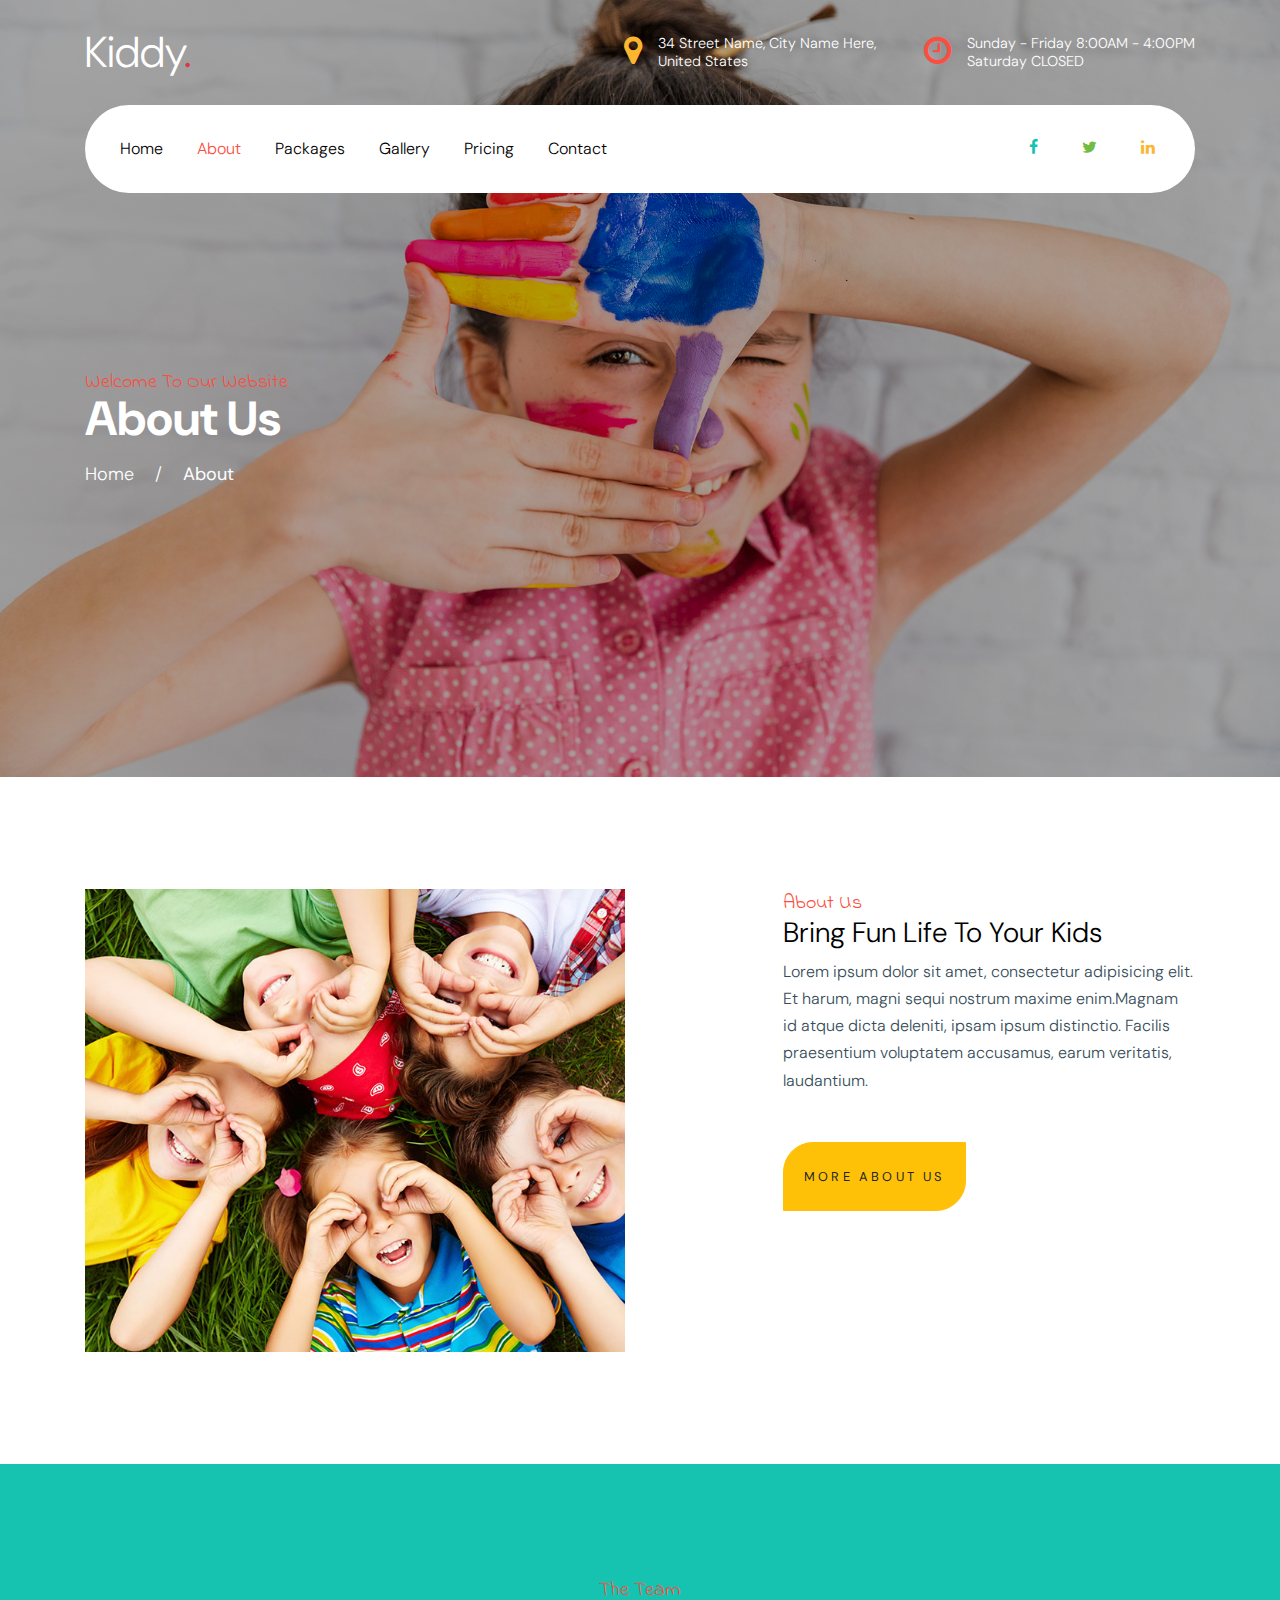
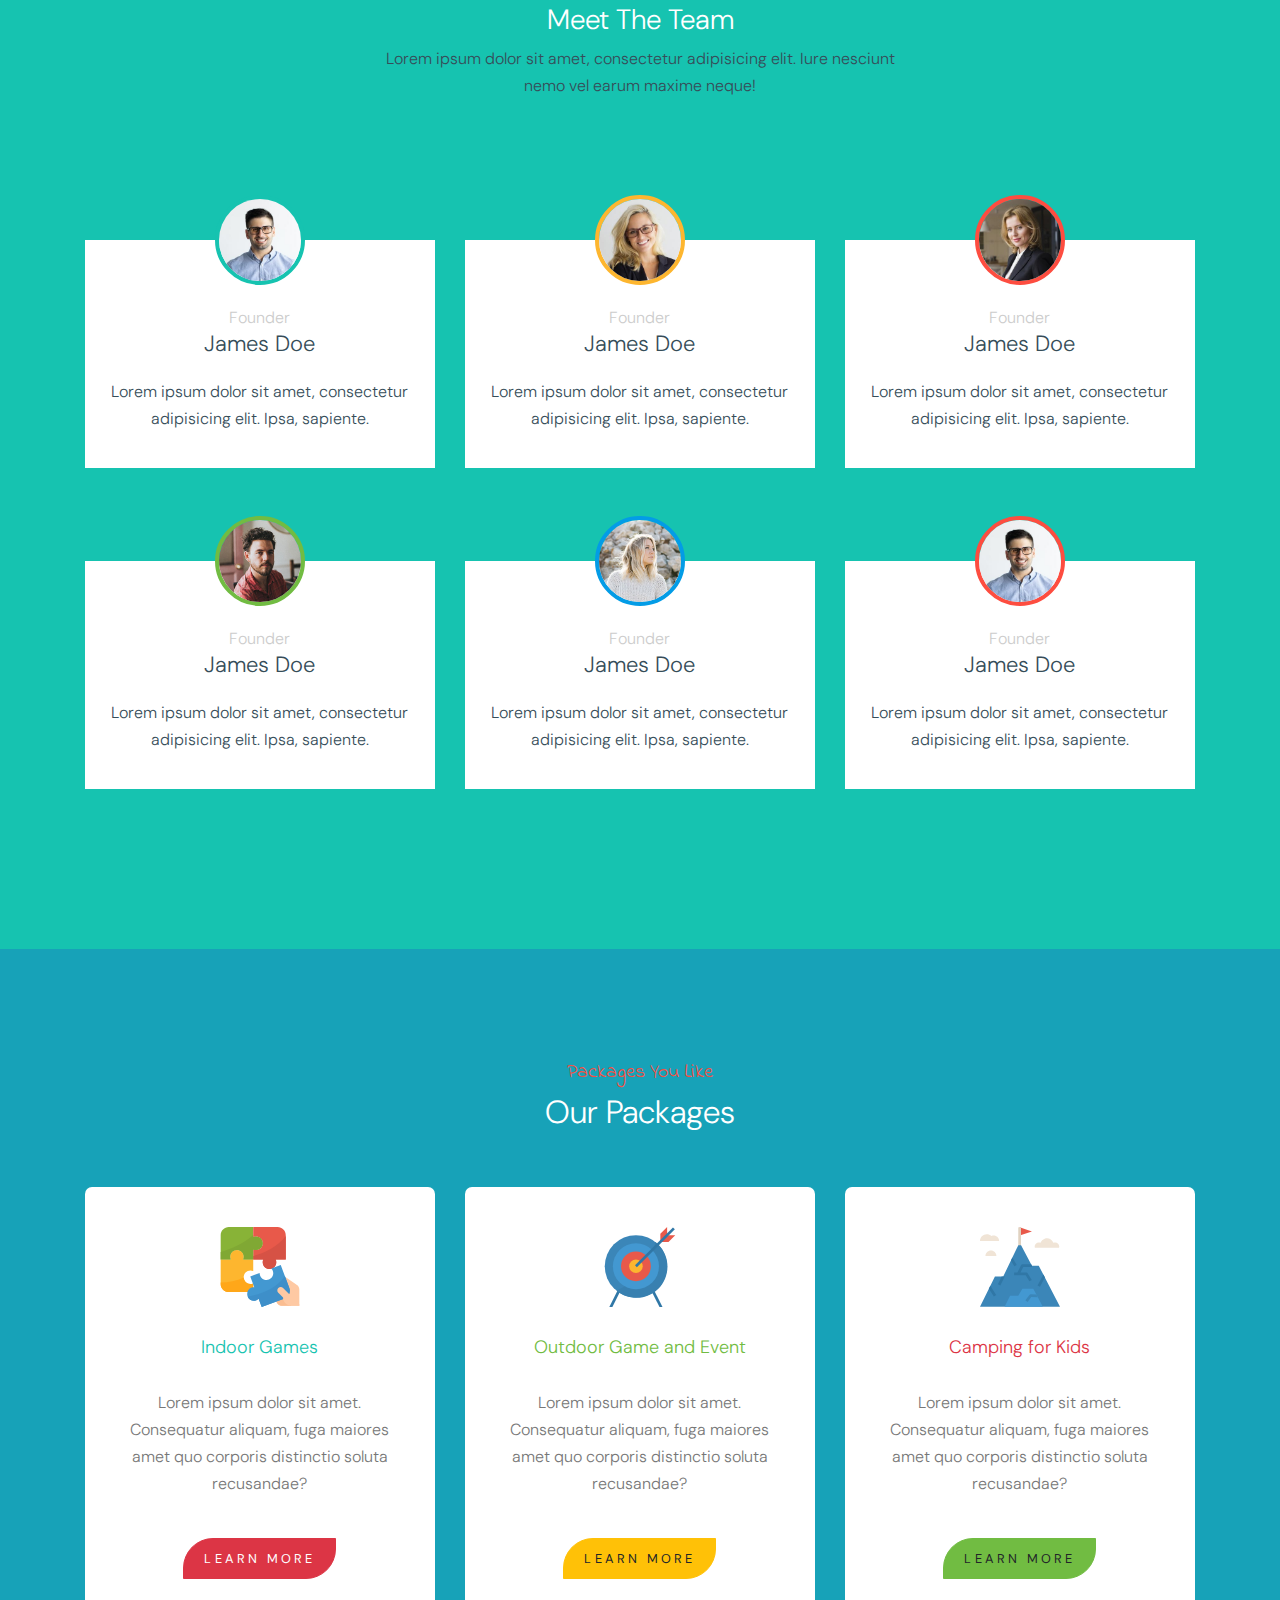
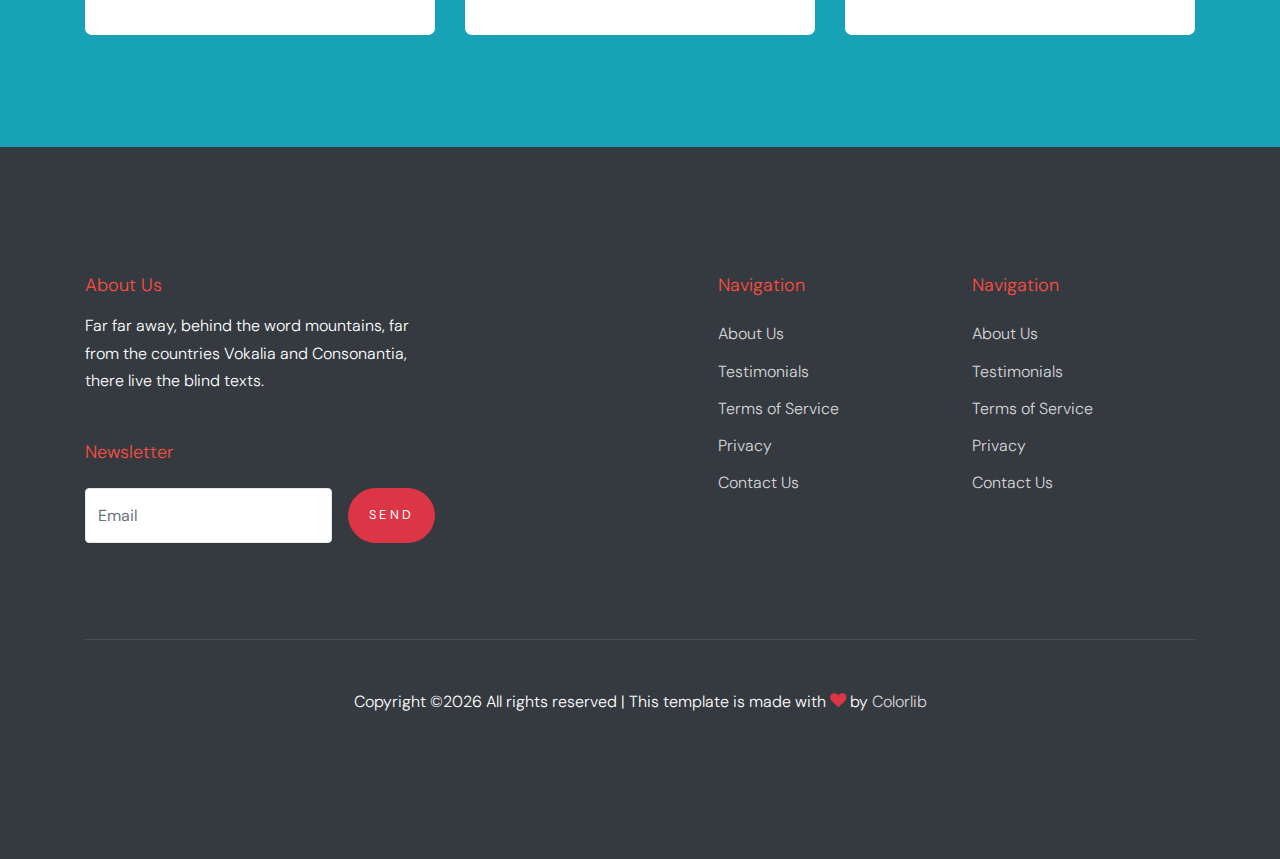
==== about.html @ 2c44f951 "first commit" ====
<!doctype html>
<html lang="en">

  <head>
    <title>Kiddy &mdash; Website Template by Colorlib</title>
    <meta charset="utf-8">
    <meta name="viewport" content="width=device-width, initial-scale=1, shrink-to-fit=no">

    <link href="https://fonts.googleapis.com/css?family=DM+Sans:300,400,700|Indie+Flower" rel="stylesheet">
    

    <link rel="stylesheet" href="fonts/icomoon/style.css">

    <link rel="stylesheet" href="css/bootstrap.min.css">
    <link rel="stylesheet" href="css/bootstrap-datepicker.css">
    <link rel="stylesheet" href="css/jquery.fancybox.min.css">
    <link rel="stylesheet" href="css/owl.carousel.min.css">
    <link rel="stylesheet" href="css/owl.theme.default.min.css">
    <link rel="stylesheet" href="fonts/flaticon/font/flaticon.css">
    <link rel="stylesheet" href="css/aos.css">

    <!-- MAIN CSS -->
    <link rel="stylesheet" href="css/style.css">

  </head>

  <body data-spy="scroll" data-target=".site-navbar-target" data-offset="300">

    
    <div class="site-wrap" id="home-section">

      <div class="site-mobile-menu site-navbar-target">
        <div class="site-mobile-menu-header">
          <div class="site-mobile-menu-close mt-3">
            <span class="icon-close2 js-menu-toggle"></span>
          </div>
        </div>
        <div class="site-mobile-menu-body"></div>
      </div>



      <header class="site-navbar site-navbar-target" role="banner">

        <div class="container mb-3">
          <div class="d-flex align-items-center">
            <div class="site-logo mr-auto">
              <a href="index.html">Kiddy<span class="text-primary">.</span></a>
            </div>
            <div class="site-quick-contact d-none d-lg-flex ml-auto ">
              <div class="d-flex site-info align-items-center mr-5">
                <span class="block-icon mr-3"><span class="icon-map-marker text-yellow"></span></span>
                <span>34 Street Name, City Name Here, <br> United States</span>
              </div>
              <div class="d-flex site-info align-items-center">
                <span class="block-icon mr-3"><span class="icon-clock-o"></span></span>
                <span>Sunday - Friday 8:00AM - 4:00PM <br> Saturday CLOSED</span>
              </div>
              
            </div>
          </div>
        </div>


        <div class="container">
          <div class="menu-wrap d-flex align-items-center">
            <span class="d-inline-block d-lg-none"><a href="#" class="text-black site-menu-toggle js-menu-toggle py-5"><span class="icon-menu h3 text-black"></span></a></span>

              

              <nav class="site-navigation text-left mr-auto d-none d-lg-block" role="navigation">
                <ul class="site-menu main-menu js-clone-nav mr-auto ">
                  <li><a href="index.html" class="nav-link">Home</a></li>
                  <li class="active"><a href="about.html" class="nav-link">About</a></li>
                  <li><a href="packages.html" class="nav-link">Packages</a></li>
                  <li><a href="gallery.html" class="nav-link">Gallery</a></li>
                  <li><a href="pricing.html" class="nav-link">Pricing</a></li>
                  <li><a href="contact.html" class="nav-link">Contact</a></li>
                </ul>
              </nav>

              <div class="top-social ml-auto">
                <a href="#"><span class="icon-facebook text-teal"></span></a>
                <a href="#"><span class="icon-twitter text-success"></span></a>
                <a href="#"><span class="icon-linkedin text-yellow"></span></a>
              </div>
          </div>
        </div>

       

      </header>

    <div class="ftco-blocks-cover-1">
       <!-- data-stellar-background-ratio="0.5" style="background-image: url('images/hero_1.jpg')" -->
      <div class="site-section-cover overlay" data-stellar-background-ratio="0.5" style="background-image: url('images/hero_1.jpg')">
        <div class="container">
          <div class="row align-items-center ">

            <div class="col-md-5 mt-5 pt-5">
              <span class="text-cursive h5 text-red">Welcome To Our Website</span>
              <h1 class="mb-3 font-weight-bold text-teal">About Us</h1>
              <p><a href="index.html" class="text-white">Home</a> <span class="mx-3">/</span> <strong>About</strong></p>
            </div>
            
          </div>
        </div>
      </div>
    </div>

    

    <div class="site-section">
      <div class="container">
        <div class="row">
          <div class="col-md-6">
            <img src="images/img_1.jpg" alt="Image" class="img-fluid">
          </div>
          <div class="col-md-5 ml-auto pl-md-5">
            <span class="text-cursive h5 text-red">About Us</span>
            <h3 class="text-black">Bring Fun Life To Your Kids</h3>
            <p><span>Lorem ipsum dolor sit amet, consectetur adipisicing elit. Et harum, magni sequi nostrum maxime enim.</span><span>Magnam id atque dicta deleniti, ipsam ipsum distinctio. Facilis praesentium voluptatem accusamus, earum veritatis, laudantium.</span></p>

            <p class="mt-5"><a href="#" class="btn btn-warning py-4 btn-custom-1">More About Us</a></p>
          </div>
        </div>
      </div>
    </div>

    <div class="site-section bg-teal">
      <div class="container">
        <div class="row justify-content-center text-center mb-5 section-2-title">
          <div class="col-md-6">
            <span class="text-cursive h5 text-red">The Team</span>
            <h3 class="text-white text-center">Meet The Team</h3>
            <p class="mb-5">Lorem ipsum dolor sit amet, consectetur adipisicing elit. Iure nesciunt nemo vel earum maxime neque!</p>
          </div>
        </div>
        <div class="row align-items-stretch">

          <div class="col-lg-4 col-md-6 mb-5">
            <div class="post-entry-1 h-100 person-1 teal">
              
                <img src="images/person_1.jpg" alt="Image"
                 class="img-fluid">
            
              <div class="post-entry-1-contents">
                <span class="meta">Founder</span>
                <h2>James Doe</h2>
                <p>Lorem ipsum dolor sit amet, consectetur adipisicing elit. Ipsa, sapiente.</p>
              </div>
            </div>
          </div>
          <div class="col-lg-4 col-md-6 mb-5">
            <div class="post-entry-1 h-100 person-1 yellow">
              
                <img src="images/person_2.jpg" alt="Image"
                 class="img-fluid">
            
              <div class="post-entry-1-contents">
                <span class="meta">Founder</span>
                <h2>James Doe</h2>
                <p>Lorem ipsum dolor sit amet, consectetur adipisicing elit. Ipsa, sapiente.</p>
              </div>
            </div>
          </div>

          <div class="col-lg-4 col-md-6 mb-5">
            <div class="post-entry-1 h-100 person-1 red">
              
                <img src="images/person_3.jpg" alt="Image"
                 class="img-fluid">
            
              <div class="post-entry-1-contents">
                <span class="meta">Founder</span>
                <h2>James Doe</h2>
                <p>Lorem ipsum dolor sit amet, consectetur adipisicing elit. Ipsa, sapiente.</p>
              </div>
            </div>
          </div>

          <div class="col-lg-4 col-md-6 mb-5">
            <div class="post-entry-1 h-100 person-1 green">
              
                <img src="images/person_4.jpg" alt="Image"
                 class="img-fluid">
            
              <div class="post-entry-1-contents">
                <span class="meta">Founder</span>
                <h2>James Doe</h2>
                <p>Lorem ipsum dolor sit amet, consectetur adipisicing elit. Ipsa, sapiente.</p>
              </div>
            </div>
          </div>

          <div class="col-lg-4 col-md-6 mb-5">
            <div class="post-entry-1 h-100 person-1 blue">
              
                <img src="images/person_5.jpg" alt="Image"
                 class="img-fluid">
            
              <div class="post-entry-1-contents">
                <span class="meta">Founder</span>
                <h2>James Doe</h2>
                <p>Lorem ipsum dolor sit amet, consectetur adipisicing elit. Ipsa, sapiente.</p>
              </div>
            </div>
          </div>

          <div class="col-lg-4 col-md-6 mb-5">
            <div class="post-entry-1 h-100 person-1 red">
              
                <img src="images/person_1.jpg" alt="Image"
                 class="img-fluid">
            
              <div class="post-entry-1-contents">
                <span class="meta">Founder</span>
                <h2>James Doe</h2>
                <p>Lorem ipsum dolor sit amet, consectetur adipisicing elit. Ipsa, sapiente.</p>
              </div>
            </div>
          </div>


        </div>
      </div>
    </div>
    
    
    <div class="site-section bg-info">
      <div class="container">
        <div class="row mb-5">
          <div class="col-12 text-center">
            <span class="text-cursive h5 text-red d-block">Packages You Like</span>
            <h2 class="text-white">Our Packages</h2>
          </div>
        </div>
        <div class="row">
          <div class="col-lg-4">
            <div class="package text-center bg-white">
              <span class="img-wrap"><img src="images/flaticon/svg/001-jigsaw.svg" alt="Image" class="img-fluid"></span>
              <h3 class="text-teal">Indoor Games</h3>
              <p>Lorem ipsum dolor sit amet. Consequatur aliquam, fuga maiores amet quo corporis distinctio soluta recusandae?</p>
              <p><a href="#" class="btn btn-primary btn-custom-1 mt-4">Learn More</a></p>
            </div>
          </div>
          <div class="col-lg-4">
            <div class="package text-center bg-white">
              <span class="img-wrap"><img src="images/flaticon/svg/002-target.svg" alt="Image" class="img-fluid"></span>
              <h3 class="text-success">Outdoor Game and Event</h3>
              <p>Lorem ipsum dolor sit amet. Consequatur aliquam, fuga maiores amet quo corporis distinctio soluta recusandae?</p>
              <p><a href="#" class="btn btn-warning btn-custom-1 mt-4">Learn More</a></p>
            </div>
          </div>
          <div class="col-lg-4">
            <div class="package text-center bg-white">
              <span class="img-wrap"><img src="images/flaticon/svg/003-mission.svg" alt="Image" class="img-fluid"></span>
              <h3 class="text-danger">Camping for Kids</h3>
              <p>Lorem ipsum dolor sit amet. Consequatur aliquam, fuga maiores amet quo corporis distinctio soluta recusandae?</p>
              <p><a href="#" class="btn btn-success btn-custom-1 mt-4">Learn More</a></p>
            </div>
          </div>
        </div>
      </div>
    </div>

    

    <footer class="site-footer">
      <div class="container">
        <div class="row">
          <div class="col-lg-4">
            <h2 class="footer-heading mb-3">About Us</h2>
                <p class="mb-5">Far far away, behind the word mountains, far from the countries Vokalia and Consonantia, there live the blind texts. </p>

                <h2 class="footer-heading mb-4">Newsletter</h2>
                <form action="#" class="d-flex" class="subscribe">
                  <input type="text" class="form-control mr-3" placeholder="Email">
                  <input type="submit" value="Send" class="btn btn-primary">
                </form>
          </div>
          <div class="col-lg-8 ml-auto">
            <div class="row">
              <div class="col-lg-4 ml-auto">
                <h2 class="footer-heading mb-4">Navigation</h2>
                <ul class="list-unstyled">
                  <li><a href="#">About Us</a></li>
                  <li><a href="#">Testimonials</a></li>
                  <li><a href="#">Terms of Service</a></li>
                  <li><a href="#">Privacy</a></li>
                  <li><a href="#">Contact Us</a></li>
                </ul>
              </div>
              <div class="col-lg-4">
                <h2 class="footer-heading mb-4">Navigation</h2>
                <ul class="list-unstyled">
                  <li><a href="#">About Us</a></li>
                  <li><a href="#">Testimonials</a></li>
                  <li><a href="#">Terms of Service</a></li>
                  <li><a href="#">Privacy</a></li>
                  <li><a href="#">Contact Us</a></li>
                </ul>
                
              </div>

              
              
            </div>
          </div>
        </div>
        <div class="row pt-5 mt-5 text-center">
          <div class="col-md-12">
            <div class="border-top pt-5">
              <p>
            <!-- Link back to Colorlib can't be removed. Template is licensed under CC BY 3.0. -->
            Copyright &copy;<script>document.write(new Date().getFullYear());</script> All rights reserved | This template is made with <i class="icon-heart text-danger" aria-hidden="true"></i> by <a href="https://colorlib.com" target="_blank" >Colorlib</a>
            <!-- Link back to Colorlib can't be removed. Template is licensed under CC BY 3.0. -->
            </p>
            </div>
          </div>

        </div>
      </div>
    </footer>

    </div>

    <script src="js/jquery-3.3.1.min.js"></script>
    <script src="js/jquery-migrate-3.0.0.js"></script>
    <script src="js/popper.min.js"></script>
    <script src="js/bootstrap.min.js"></script>
    <script src="js/owl.carousel.min.js"></script>
    <script src="js/jquery.sticky.js"></script>
    <script src="js/jquery.waypoints.min.js"></script>
    <script src="js/jquery.animateNumber.min.js"></script>
    <script src="js/jquery.fancybox.min.js"></script>
    <script src="js/jquery.stellar.min.js"></script>
    <script src="js/jquery.easing.1.3.js"></script>
    <script src="js/bootstrap-datepicker.min.js"></script>
    <script src="js/aos.js"></script>

    <script src="js/main.js"></script>

  </body>

</html>
---- fonts/icomoon/style.css ----
@font-face {
  font-family: 'icomoon';
  src:  url('fonts/icomoon.eot?10si43');
  src:  url('fonts/icomoon.eot?10si43#iefix') format('embedded-opentype'),
    url('fonts/icomoon.ttf?10si43') format('truetype'),
    url('fonts/icomoon.woff?10si43') format('woff'),
    url('fonts/icomoon.svg?10si43#icomoon') format('svg');
  font-weight: normal;
  font-style: normal;
}

[class^="icon-"], [class*=" icon-"] {
  /* use !important to prevent issues with browser extensions that change fonts */
  font-family: 'icomoon' !important;
  speak: none;
  font-style: normal;
  font-weight: normal;
  font-variant: normal;
  text-transform: none;
  line-height: 1;

  /* Better Font Rendering =========== */
  -webkit-font-smoothing: antialiased;
  -moz-osx-font-smoothing: grayscale;
}

.icon-asterisk:before {
  content: "\f069";
}
.icon-plus:before {
  content: "\f067";
}
.icon-question:before {
  content: "\f128";
}
.icon-minus:before {
  content: "\f068";
}
.icon-glass:before {
  content: "\f000";
}
.icon-music:before {
  content: "\f001";
}
.icon-search:before {
  content: "\f002";
}
.icon-envelope-o:before {
  content: "\f003";
}
.icon-heart:before {
  content: "\f004";
}
.icon-star:before {
  content: "\f005";
}
.icon-star-o:before {
  content: "\f006";
}
.icon-user:before {
  content: "\f007";
}
.icon-film:before {
  content: "\f008";
}
.icon-th-large:before {
  content: "\f009";
}
.icon-th:before {
  content: "\f00a";
}
.icon-th-list:before {
  content: "\f00b";
}
.icon-check:before {
  content: "\f00c";
}
.icon-close:before {
  content: "\f00d";
}
.icon-remove:before {
  content: "\f00d";
}
.icon-times:before {
  content: "\f00d";
}
.icon-search-plus:before {
  content: "\f00e";
}
.icon-search-minus:before {
  content: "\f010";
}
.icon-power-off:before {
  content: "\f011";
}
.icon-signal:before {
  content: "\f012";
}
.icon-cog:before {
  content: "\f013";
}
.icon-gear:before {
  content: "\f013";
}
.icon-trash-o:before {
  content: "\f014";
}
.icon-home:before {
  content: "\f015";
}
.icon-file-o:before {
  content: "\f016";
}
.icon-clock-o:before {
  content: "\f017";
}
.icon-road:before {
  content: "\f018";
}
.icon-download:before {
  content: "\f019";
}
.icon-arrow-circle-o-down:before {
  content: "\f01a";
}
.icon-arrow-circle-o-up:before {
  content: "\f01b";
}
.icon-inbox:before {
  content: "\f01c";
}
.icon-play-circle-o:before {
  content: "\f01d";
}
.icon-repeat:before {
  content: "\f01e";
}
.icon-rotate-right:before {
  content: "\f01e";
}
.icon-refresh:before {
  content: "\f021";
}
.icon-list-alt:before {
  content: "\f022";
}
.icon-lock:before {
  content: "\f023";
}
.icon-flag:before {
  content: "\f024";
}
.icon-headphones:before {
  content: "\f025";
}
.icon-volume-off:before {
  content: "\f026";
}
.icon-volume-down:before {
  content: "\f027";
}
.icon-volume-up:before {
  content: "\f028";
}
.icon-qrcode:before {
  content: "\f029";
}
.icon-barcode:before {
  content: "\f02a";
}
.icon-tag:before {
  content: "\f02b";
}
.icon-tags:before {
  content: "\f02c";
}
.icon-book:before {
  content: "\f02d";
}
.icon-bookmark:before {
  content: "\f02e";
}
.icon-print:before {
  content: "\f02f";
}
.icon-camera:before {
  content: "\f030";
}
.icon-font:before {
  content: "\f031";
}
.icon-bold:before {
  content: "\f032";
}
.icon-italic:before {
  content: "\f033";
}
.icon-text-height:before {
  content: "\f034";
}
.icon-text-width:before {
  content: "\f035";
}
.icon-align-left:before {
  content: "\f036";
}
.icon-align-center:before {
  content: "\f037";
}
.icon-align-right:before {
  content: "\f038";
}
.icon-align-justify:before {
  content: "\f039";
}
.icon-list:before {
  content: "\f03a";
}
.icon-dedent:before {
  content: "\f03b";
}
.icon-outdent:before {
  content: "\f03b";
}
.icon-indent:before {
  content: "\f03c";
}
.icon-video-camera:before {
  content: "\f03d";
}
.icon-image:before {
  content: "\f03e";
}
.icon-photo:before {
  content: "\f03e";
}
.icon-picture-o:before {
  content: "\f03e";
}
.icon-pencil:before {
  content: "\f040";
}
.icon-map-marker:before {
  content: "\f041";
}
.icon-adjust:before {
  content: "\f042";
}
.icon-tint:before {
  content: "\f043";
}
.icon-edit:before {
  content: "\f044";
}
.icon-pencil-square-o:before {
  content: "\f044";
}
.icon-share-square-o:before {
  content: "\f045";
}
.icon-check-square-o:before {
  content: "\f046";
}
.icon-arrows:before {
  content: "\f047";
}
.icon-step-backward:before {
  content: "\f048";
}
.icon-fast-backward:before {
  content: "\f049";
}
.icon-backward:before {
  content: "\f04a";
}
.icon-play:before {
  content: "\f04b";
}
.icon-pause:before {
  content: "\f04c";
}
.icon-stop:before {
  content: "\f04d";
}
.icon-forward:before {
  content: "\f04e";
}
.icon-fast-forward:before {
  content: "\f050";
}
.icon-step-forward:before {
  content: "\f051";
}
.icon-eject:before {
  content: "\f052";
}
.icon-chevron-left:before {
  content: "\f053";
}
.icon-chevron-right:before {
  content: "\f054";
}
.icon-plus-circle:before {
  content: "\f055";
}
.icon-minus-circle:before {
  content: "\f056";
}
.icon-times-circle:before {
  content: "\f057";
}
.icon-check-circle:before {
  content: "\f058";
}
.icon-question-circle:before {
  content: "\f059";
}
.icon-info-circle:before {
  content: "\f05a";
}
.icon-crosshairs:before {
  content: "\f05b";
}
.icon-times-circle-o:before {
  content: "\f05c";
}
.icon-check-circle-o:before {
  content: "\f05d";
}
.icon-ban:before {
  content: "\f05e";
}
.icon-arrow-left:before {
  content: "\f060";
}
.icon-arrow-right:before {
  content: "\f061";
}
.icon-arrow-up:before {
  content: "\f062";
}
.icon-arrow-down:before {
  content: "\f063";
}
.icon-mail-forward:before {
  content: "\f064";
}
.icon-share:before {
  content: "\f064";
}
.icon-expand:before {
  content: "\f065";
}
.icon-compress:before {
  content: "\f066";
}
.icon-exclamation-circle:before {
  content: "\f06a";
}
.icon-gift:before {
  content: "\f06b";
}
.icon-leaf:before {
  content: "\f06c";
}
.icon-fire:before {
  content: "\f06d";
}
.icon-eye:before {
  content: "\f06e";
}
.icon-eye-slash:before {
  content: "\f070";
}
.icon-exclamation-triangle:before {
  content: "\f071";
}
.icon-warning:before {
  content: "\f071";
}
.icon-plane:before {
  content: "\f072";
}
.icon-calendar:before {
  content: "\f073";
}
.icon-random:before {
  content: "\f074";
}
.icon-comment:before {
  content: "\f075";
}
.icon-magnet:before {
  content: "\f076";
}
.icon-chevron-up:before {
  content: "\f077";
}
.icon-chevron-down:before {
  content: "\f078";
}
.icon-retweet:before {
  content: "\f079";
}
.icon-shopping-cart:before {
  content: "\f07a";
}
.icon-folder:before {
  content: "\f07b";
}
.icon-folder-open:before {
  content: "\f07c";
}
.icon-arrows-v:before {
  content: "\f07d";
}
.icon-arrows-h:before {
  content: "\f07e";
}
.icon-bar-chart:before {
  content: "\f080";
}
.icon-bar-chart-o:before {
  content: "\f080";
}
.icon-twitter-square:before {
  content: "\f081";
}
.icon-facebook-square:before {
  content: "\f082";
}
.icon-camera-retro:before {
  content: "\f083";
}
.icon-key:before {
  content: "\f084";
}
.icon-cogs:before {
  content: "\f085";
}
.icon-gears:before {
  content: "\f085";
}
.icon-comments:before {
  content: "\f086";
}
.icon-thumbs-o-up:before {
  content: "\f087";
}
.icon-thumbs-o-down:before {
  content: "\f088";
}
.icon-star-half:before {
  content: "\f089";
}
.icon-heart-o:before {
  content: "\f08a";
}
.icon-sign-out:before {
  content: "\f08b";
}
.icon-linkedin-square:before {
  content: "\f08c";
}
.icon-thumb-tack:before {
  content: "\f08d";
}
.icon-external-link:before {
  content: "\f08e";
}
.icon-sign-in:before {
  content: "\f090";
}
.icon-trophy:before {
  content: "\f091";
}
.icon-github-square:before {
  content: "\f092";
}
.icon-upload:before {
  content: "\f093";
}
.icon-lemon-o:before {
  content: "\f094";
}
.icon-phone:before {
  content: "\f095";
}
.icon-square-o:before {
  content: "\f096";
}
.icon-bookmark-o:before {
  content: "\f097";
}
.icon-phone-square:before {
  content: "\f098";
}
.icon-twitter:before {
  content: "\f099";
}
.icon-facebook:before {
  content: "\f09a";
}
.icon-facebook-f:before {
  content: "\f09a";
}
.icon-github:before {
  content: "\f09b";
}
.icon-unlock:before {
  content: "\f09c";
}
.icon-credit-card:before {
  content: "\f09d";
}
.icon-feed:before {
  content: "\f09e";
}
.icon-rss:before {
  content: "\f09e";
}
.icon-hdd-o:before {
  content: "\f0a0";
}
.icon-bullhorn:before {
  content: "\f0a1";
}
.icon-bell-o:before {
  content: "\f0a2";
}
.icon-certificate:before {
  content: "\f0a3";
}
.icon-hand-o-right:before {
  content: "\f0a4";
}
.icon-hand-o-left:before {
  content: "\f0a5";
}
.icon-hand-o-up:before {
  content: "\f0a6";
}
.icon-hand-o-down:before {
  content: "\f0a7";
}
.icon-arrow-circle-left:before {
  content: "\f0a8";
}
.icon-arrow-circle-right:before {
  content: "\f0a9";
}
.icon-arrow-circle-up:before {
  content: "\f0aa";
}
.icon-arrow-circle-down:before {
  content: "\f0ab";
}
.icon-globe:before {
  content: "\f0ac";
}
.icon-wrench:before {
  content: "\f0ad";
}
.icon-tasks:before {
  content: "\f0ae";
}
.icon-filter:before {
  content: "\f0b0";
}
.icon-briefcase:before {
  content: "\f0b1";
}
.icon-arrows-alt:before {
  content: "\f0b2";
}
.icon-group:before {
  content: "\f0c0";
}
.icon-users:before {
  content: "\f0c0";
}
.icon-chain:before {
  content: "\f0c1";
}
.icon-link:before {
  content: "\f0c1";
}
.icon-cloud:before {
  content: "\f0c2";
}
.icon-flask:before {
  content: "\f0c3";
}
.icon-cut:before {
  content: "\f0c4";
}
.icon-scissors:before {
  content: "\f0c4";
}
.icon-copy:before {
  content: "\f0c5";
}
.icon-files-o:before {
  content: "\f0c5";
}
.icon-paperclip:before {
  content: "\f0c6";
}
.icon-floppy-o:before {
  content: "\f0c7";
}
.icon-save:before {
  content: "\f0c7";
}
.icon-square:before {
  content: "\f0c8";
}
.icon-bars:before {
  content: "\f0c9";
}
.icon-navicon:before {
  content: "\f0c9";
}
.icon-reorder:before {
  content: "\f0c9";
}
.icon-list-ul:before {
  content: "\f0ca";
}
.icon-list-ol:before {
  content: "\f0cb";
}
.icon-strikethrough:before {
  content: "\f0cc";
}
.icon-underline:before {
  content: "\f0cd";
}
.icon-table:before {
  content: "\f0ce";
}
.icon-magic:before {
  content: "\f0d0";
}
.icon-truck:before {
  content: "\f0d1";
}
.icon-pinterest:before {
  content: "\f0d2";
}
.icon-pinterest-square:before {
  content: "\f0d3";
}
.icon-google-plus-square:before {
  content: "\f0d4";
}
.icon-google-plus:before {
  content: "\f0d5";
}
.icon-money:before {
  content: "\f0d6";
}
.icon-caret-down:before {
  content: "\f0d7";
}
.icon-caret-up:before {
  content: "\f0d8";
}
.icon-caret-left:before {
  content: "\f0d9";
}
.icon-caret-right:before {
  content: "\f0da";
}
.icon-columns:before {
  content: "\f0db";
}
.icon-sort:before {
  content: "\f0dc";
}
.icon-unsorted:before {
  content: "\f0dc";
}
.icon-sort-desc:before {
  content: "\f0dd";
}
.icon-sort-down:before {
  content: "\f0dd";
}
.icon-sort-asc:before {
  content: "\f0de";
}
.icon-sort-up:before {
  content: "\f0de";
}
.icon-envelope:before {
  content: "\f0e0";
}
.icon-linkedin:before {
  content: "\f0e1";
}
.icon-rotate-left:before {
  content: "\f0e2";
}
.icon-undo:before {
  content: "\f0e2";
}
.icon-gavel:before {
  content: "\f0e3";
}
.icon-legal:before {
  content: "\f0e3";
}
.icon-dashboard:before {
  content: "\f0e4";
}
.icon-tachometer:before {
  content: "\f0e4";
}
.icon-comment-o:before {
  content: "\f0e5";
}
.icon-comments-o:before {
  content: "\f0e6";
}
.icon-bolt:before {
  content: "\f0e7";
}
.icon-flash:before {
  content: "\f0e7";
}
.icon-sitemap:before {
  content: "\f0e8";
}
.icon-umbrella:before {
  content: "\f0e9";
}
.icon-clipboard:before {
  content: "\f0ea";
}
.icon-paste:before {
  content: "\f0ea";
}
.icon-lightbulb-o:before {
  content: "\f0eb";
}
.icon-exchange:before {
  content: "\f0ec";
}
.icon-cloud-download:before {
  content: "\f0ed";
}
.icon-cloud-upload:before {
  content: "\f0ee";
}
.icon-user-md:before {
  content: "\f0f0";
}
.icon-stethoscope:before {
  content: "\f0f1";
}
.icon-suitcase:before {
  content: "\f0f2";
}
.icon-bell:before {
  content: "\f0f3";
}
.icon-coffee:before {
  content: "\f0f4";
}
.icon-cutlery:before {
  content: "\f0f5";
}
.icon-file-text-o:before {
  content: "\f0f6";
}
.icon-building-o:before {
  content: "\f0f7";
}
.icon-hospital-o:before {
  content: "\f0f8";
}
.icon-ambulance:before {
  content: "\f0f9";
}
.icon-medkit:before {
  content: "\f0fa";
}
.icon-fighter-jet:before {
  content: "\f0fb";
}
.icon-beer:before {
  content: "\f0fc";
}
.icon-h-square:before {
  content: "\f0fd";
}
.icon-plus-square:before {
  content: "\f0fe";
}
.icon-angle-double-left:before {
  content: "\f100";
}
.icon-angle-double-right:before {
  content: "\f101";
}
.icon-angle-double-up:before {
  content: "\f102";
}
.icon-angle-double-down:before {
  content: "\f103";
}
.icon-angle-left:before {
  content: "\f104";
}
.icon-angle-right:before {
  content: "\f105";
}
.icon-angle-up:before {
  content: "\f106";
}
.icon-angle-down:before {
  content: "\f107";
}
.icon-desktop:before {
  content: "\f108";
}
.icon-laptop:before {
  content: "\f109";
}
.icon-tablet:before {
  content: "\f10a";
}
.icon-mobile:before {
  content: "\f10b";
}
.icon-mobile-phone:before {
  content: "\f10b";
}
.icon-circle-o:before {
  content: "\f10c";
}
.icon-quote-left:before {
  content: "\f10d";
}
.icon-quote-right:before {
  content: "\f10e";
}
.icon-spinner:before {
  content: "\f110";
}
.icon-circle:before {
  content: "\f111";
}
.icon-mail-reply:before {
  content: "\f112";
}
.icon-reply:before {
  content: "\f112";
}
.icon-github-alt:before {
  content: "\f113";
}
.icon-folder-o:before {
  content: "\f114";
}
.icon-folder-open-o:before {
  content: "\f115";
}
.icon-smile-o:before {
  content: "\f118";
}
.icon-frown-o:before {
  content: "\f119";
}
.icon-meh-o:before {
  content: "\f11a";
}
.icon-gamepad:before {
  content: "\f11b";
}
.icon-keyboard-o:before {
  content: "\f11c";
}
.icon-flag-o:before {
  content: "\f11d";
}
.icon-flag-checkered:before {
  content: "\f11e";
}
.icon-terminal:before {
  content: "\f120";
}
.icon-code:before {
  content: "\f121";
}
.icon-mail-reply-all:before {
  content: "\f122";
}
.icon-reply-all:before {
  content: "\f122";
}
.icon-star-half-empty:before {
  content: "\f123";
}
.icon-star-half-full:before {
  content: "\f123";
}
.icon-star-half-o:before {
  content: "\f123";
}
.icon-location-arrow:before {
  content: "\f124";
}
.icon-crop:before {
  content: "\f125";
}
.icon-code-fork:before {
  content: "\f126";
}
.icon-chain-broken:before {
  content: "\f127";
}
.icon-unlink:before {
  content: "\f127";
}
.icon-info:before {
  content: "\f129";
}
.icon-exclamation:before {
  content: "\f12a";
}
.icon-superscript:before {
  content: "\f12b";
}
.icon-subscript:before {
  content: "\f12c";
}
.icon-eraser:before {
  content: "\f12d";
}
.icon-puzzle-piece:before {
  content: "\f12e";
}
.icon-microphone:before {
  content: "\f130";
}
.icon-microphone-slash:before {
  content: "\f131";
}
.icon-shield:before {
  content: "\f132";
}
.icon-calendar-o:before {
  content: "\f133";
}
.icon-fire-extinguisher:before {
  content: "\f134";
}
.icon-rocket:before {
  content: "\f135";
}
.icon-maxcdn:before {
  content: "\f136";
}
.icon-chevron-circle-left:before {
  content: "\f137";
}
.icon-chevron-circle-right:before {
  content: "\f138";
}
.icon-chevron-circle-up:before {
  content: "\f139";
}
.icon-chevron-circle-down:before {
  content: "\f13a";
}
.icon-html5:before {
  content: "\f13b";
}
.icon-css3:before {
  content: "\f13c";
}
.icon-anchor:before {
  content: "\f13d";
}
.icon-unlock-alt:before {
  content: "\f13e";
}
.icon-bullseye:before {
  content: "\f140";
}
.icon-ellipsis-h:before {
  content: "\f141";
}
.icon-ellipsis-v:before {
  content: "\f142";
}
.icon-rss-square:before {
  content: "\f143";
}
.icon-play-circle:before {
  content: "\f144";
}
.icon-ticket:before {
  content: "\f145";
}
.icon-minus-square:before {
  content: "\f146";
}
.icon-minus-square-o:before {
  content: "\f147";
}
.icon-level-up:before {
  content: "\f148";
}
.icon-level-down:before {
  content: "\f149";
}
.icon-check-square:before {
  content: "\f14a";
}
.icon-pencil-square:before {
  content: "\f14b";
}
.icon-external-link-square:before {
  content: "\f14c";
}
.icon-share-square:before {
  content: "\f14d";
}
.icon-compass:before {
  content: "\f14e";
}
.icon-caret-square-o-down:before {
  content: "\f150";
}
.icon-toggle-down:before {
  content: "\f150";
}
.icon-caret-square-o-up:before {
  content: "\f151";
}
.icon-toggle-up:before {
  content: "\f151";
}
.icon-caret-square-o-right:before {
  content: "\f152";
}
.icon-toggle-right:before {
  content: "\f152";
}
.icon-eur:before {
  content: "\f153";
}
.icon-euro:before {
  content: "\f153";
}
.icon-gbp:before {
  content: "\f154";
}
.icon-dollar:before {
  content: "\f155";
}
.icon-usd:before {
  content: "\f155";
}
.icon-inr:before {
  content: "\f156";
}
.icon-rupee:before {
  content: "\f156";
}
.icon-cny:before {
  content: "\f157";
}
.icon-jpy:before {
  content: "\f157";
}
.icon-rmb:before {
  content: "\f157";
}
.icon-yen:before {
  content: "\f157";
}
.icon-rouble:before {
  content: "\f158";
}
.icon-rub:before {
  content: "\f158";
}
.icon-ruble:before {
  content: "\f158";
}
.icon-krw:before {
  content: "\f159";
}
.icon-won:before {
  content: "\f159";
}
.icon-bitcoin:before {
  content: "\f15a";
}
.icon-btc:before {
  content: "\f15a";
}
.icon-file:before {
  content: "\f15b";
}
.icon-file-text:before {
  content: "\f15c";
}
.icon-sort-alpha-asc:before {
  content: "\f15d";
}
.icon-sort-alpha-desc:before {
  content: "\f15e";
}
.icon-sort-amount-asc:before {
  content: "\f160";
}
.icon-sort-amount-desc:before {
  content: "\f161";
}
.icon-sort-numeric-asc:before {
  content: "\f162";
}
.icon-sort-numeric-desc:before {
  content: "\f163";
}
.icon-thumbs-up:before {
  content: "\f164";
}
.icon-thumbs-down:before {
  content: "\f165";
}
.icon-youtube-square:before {
  content: "\f166";
}
.icon-youtube:before {
  content: "\f167";
}
.icon-xing:before {
  content: "\f168";
}
.icon-xing-square:before {
  content: "\f169";
}
.icon-youtube-play:before {
  content: "\f16a";
}
.icon-dropbox:before {
  content: "\f16b";
}
.icon-stack-overflow:before {
  content: "\f16c";
}
.icon-instagram:before {
  content: "\f16d";
}
.icon-flickr:before {
  content: "\f16e";
}
.icon-adn:before {
  content: "\f170";
}
.icon-bitbucket:before {
  content: "\f171";
}
.icon-bitbucket-square:before {
  content: "\f172";
}
.icon-tumblr:before {
  content: "\f173";
}
.icon-tumblr-square:before {
  content: "\f174";
}
.icon-long-arrow-down:before {
  content: "\f175";
}
.icon-long-arrow-up:before {
  content: "\f176";
}
.icon-long-arrow-left:before {
  content: "\f177";
}
.icon-long-arrow-right:before {
  content: "\f178";
}
.icon-apple:before {
  content: "\f179";
}
.icon-windows:before {
  content: "\f17a";
}
.icon-android:before {
  content: "\f17b";
}
.icon-linux:before {
  content: "\f17c";
}
.icon-dribbble:before {
  content: "\f17d";
}
.icon-skype:before {
  content: "\f17e";
}
.icon-foursquare:before {
  content: "\f180";
}
.icon-trello:before {
  content: "\f181";
}
.icon-female:before {
  content: "\f182";
}
.icon-male:before {
  content: "\f183";
}
.icon-gittip:before {
  content: "\f184";
}
.icon-gratipay:before {
  content: "\f184";
}
.icon-sun-o:before {
  content: "\f185";
}
.icon-moon-o:before {
  content: "\f186";
}
.icon-archive:before {
  content: "\f187";
}
.icon-bug:before {
  content: "\f188";
}
.icon-vk:before {
  content: "\f189";
}
.icon-weibo:before {
  content: "\f18a";
}
.icon-renren:before {
  content: "\f18b";
}
.icon-pagelines:before {
  content: "\f18c";
}
.icon-stack-exchange:before {
  content: "\f18d";
}
.icon-arrow-circle-o-right:before {
  content: "\f18e";
}
.icon-arrow-circle-o-left:before {
  content: "\f190";
}
.icon-caret-square-o-left:before {
  content: "\f191";
}
.icon-toggle-left:before {
  content: "\f191";
}
.icon-dot-circle-o:before {
  content: "\f192";
}
.icon-wheelchair:before {
  content: "\f193";
}
.icon-vimeo-square:before {
  content: "\f194";
}
.icon-try:before {
  content: "\f195";
}
.icon-turkish-lira:before {
  content: "\f195";
}
.icon-plus-square-o:before {
  content: "\f196";
}
.icon-space-shuttle:before {
  content: "\f197";
}
.icon-slack:before {
  content: "\f198";
}
.icon-envelope-square:before {
  content: "\f199";
}
.icon-wordpress:before {
  content: "\f19a";
}
.icon-openid:before {
  content: "\f19b";
}
.icon-bank:before {
  content: "\f19c";
}
.icon-institution:before {
  content: "\f19c";
}
.icon-university:before {
  content: "\f19c";
}
.icon-graduation-cap:before {
  content: "\f19d";
}
.icon-mortar-board:before {
  content: "\f19d";
}
.icon-yahoo:before {
  content: "\f19e";
}
.icon-google:before {
  content: "\f1a0";
}
.icon-reddit:before {
  content: "\f1a1";
}
.icon-reddit-square:before {
  content: "\f1a2";
}
.icon-stumbleupon-circle:before {
  content: "\f1a3";
}
.icon-stumbleupon:before {
  content: "\f1a4";
}
.icon-delicious:before {
  content: "\f1a5";
}
.icon-digg:before {
  content: "\f1a6";
}
.icon-pied-piper-pp:before {
  content: "\f1a7";
}
.icon-pied-piper-alt:before {
  content: "\f1a8";
}
.icon-drupal:before {
  content: "\f1a9";
}
.icon-joomla:before {
  content: "\f1aa";
}
.icon-language:before {
  content: "\f1ab";
}
.icon-fax:before {
  content: "\f1ac";
}
.icon-building:before {
  content: "\f1ad";
}
.icon-child:before {
  content: "\f1ae";
}
.icon-paw:before {
  content: "\f1b0";
}
.icon-spoon:before {
  content: "\f1b1";
}
.icon-cube:before {
  content: "\f1b2";
}
.icon-cubes:before {
  content: "\f1b3";
}
.icon-behance:before {
  content: "\f1b4";
}
.icon-behance-square:before {
  content: "\f1b5";
}
.icon-steam:before {
  content: "\f1b6";
}
.icon-steam-square:before {
  content: "\f1b7";
}
.icon-recycle:before {
  content: "\f1b8";
}
.icon-automobile:before {
  content: "\f1b9";
}
.icon-car:before {
  content: "\f1b9";
}
.icon-cab:before {
  content: "\f1ba";
}
.icon-taxi:before {
  content: "\f1ba";
}
.icon-tree:before {
  content: "\f1bb";
}
.icon-spotify:before {
  content: "\f1bc";
}
.icon-deviantart:before {
  content: "\f1bd";
}
.icon-soundcloud:before {
  content: "\f1be";
}
.icon-database:before {
  content: "\f1c0";
}
.icon-file-pdf-o:before {
  content: "\f1c1";
}
.icon-file-word-o:before {
  content: "\f1c2";
}
.icon-file-excel-o:before {
  content: "\f1c3";
}
.icon-file-powerpoint-o:before {
  content: "\f1c4";
}
.icon-file-image-o:before {
  content: "\f1c5";
}
.icon-file-photo-o:before {
  content: "\f1c5";
}
.icon-file-picture-o:before {
  content: "\f1c5";
}
.icon-file-archive-o:before {
  content: "\f1c6";
}
.icon-file-zip-o:before {
  content: "\f1c6";
}
.icon-file-audio-o:before {
  content: "\f1c7";
}
.icon-file-sound-o:before {
  content: "\f1c7";
}
.icon-file-movie-o:before {
  content: "\f1c8";
}
.icon-file-video-o:before {
  content: "\f1c8";
}
.icon-file-code-o:before {
  content: "\f1c9";
}
.icon-vine:before {
  content: "\f1ca";
}
.icon-codepen:before {
  content: "\f1cb";
}
.icon-jsfiddle:before {
  content: "\f1cc";
}
.icon-life-bouy:before {
  content: "\f1cd";
}
.icon-life-buoy:before {
  content: "\f1cd";
}
.icon-life-ring:before {
  content: "\f1cd";
}
.icon-life-saver:before {
  content: "\f1cd";
}
.icon-support:before {
  content: "\f1cd";
}
.icon-circle-o-notch:before {
  content: "\f1ce";
}
.icon-ra:before {
  content: "\f1d0";
}
.icon-rebel:before {
  content: "\f1d0";
}
.icon-resistance:before {
  content: "\f1d0";
}
.icon-empire:before {
  content: "\f1d1";
}
.icon-ge:before {
  content: "\f1d1";
}
.icon-git-square:before {
  content: "\f1d2";
}
.icon-git:before {
  content: "\f1d3";
}
.icon-hacker-news:before {
  content: "\f1d4";
}
.icon-y-combinator-square:before {
  content: "\f1d4";
}
.icon-yc-square:before {
  content: "\f1d4";
}
.icon-tencent-weibo:before {
  content: "\f1d5";
}
.icon-qq:before {
  content: "\f1d6";
}
.icon-wechat:before {
  content: "\f1d7";
}
.icon-weixin:before {
  content: "\f1d7";
}
.icon-paper-plane:before {
  content: "\f1d8";
}
.icon-send:before {
  content: "\f1d8";
}
.icon-paper-plane-o:before {
  content: "\f1d9";
}
.icon-send-o:before {
  content: "\f1d9";
}
.icon-history:before {
  content: "\f1da";
}
.icon-circle-thin:before {
  content: "\f1db";
}
.icon-header:before {
  content: "\f1dc";
}
.icon-paragraph:before {
  content: "\f1dd";
}
.icon-sliders:before {
  content: "\f1de";
}
.icon-share-alt:before {
  content: "\f1e0";
}
.icon-share-alt-square:before {
  content: "\f1e1";
}
.icon-bomb:before {
  content: "\f1e2";
}
.icon-futbol-o:before {
  content: "\f1e3";
}
.icon-soccer-ball-o:before {
  content: "\f1e3";
}
.icon-tty:before {
  content: "\f1e4";
}
.icon-binoculars:before {
  content: "\f1e5";
}
.icon-plug:before {
  content: "\f1e6";
}
.icon-slideshare:before {
  content: "\f1e7";
}
.icon-twitch:before {
  content: "\f1e8";
}
.icon-yelp:before {
  content: "\f1e9";
}
.icon-newspaper-o:before {
  content: "\f1ea";
}
.icon-wifi:before {
  content: "\f1eb";
}
.icon-calculator:before {
  content: "\f1ec";
}
.icon-paypal:before {
  content: "\f1ed";
}
.icon-google-wallet:before {
  content: "\f1ee";
}
.icon-cc-visa:before {
  content: "\f1f0";
}
.icon-cc-mastercard:before {
  content: "\f1f1";
}
.icon-cc-discover:before {
  content: "\f1f2";
}
.icon-cc-amex:before {
  content: "\f1f3";
}
.icon-cc-paypal:before {
  content: "\f1f4";
}
.icon-cc-stripe:before {
  content: "\f1f5";
}
.icon-bell-slash:before {
  content: "\f1f6";
}
.icon-bell-slash-o:before {
  content: "\f1f7";
}
.icon-trash:before {
  content: "\f1f8";
}
.icon-copyright:before {
  content: "\f1f9";
}
.icon-at:before {
  content: "\f1fa";
}
.icon-eyedropper:before {
  content: "\f1fb";
}
.icon-paint-brush:before {
  content: "\f1fc";
}
.icon-birthday-cake:before {
  content: "\f1fd";
}
.icon-area-chart:before {
  content: "\f1fe";
}
.icon-pie-chart:before {
  content: "\f200";
}
.icon-line-chart:before {
  content: "\f201";
}
.icon-lastfm:before {
  content: "\f202";
}
.icon-lastfm-square:before {
  content: "\f203";
}
.icon-toggle-off:before {
  content: "\f204";
}
.icon-toggle-on:before {
  content: "\f205";
}
.icon-bicycle:before {
  content: "\f206";
}
.icon-bus:before {
  content: "\f207";
}
.icon-ioxhost:before {
  content: "\f208";
}
.icon-angellist:before {
  content: "\f209";
}
.icon-cc:before {
  content: "\f20a";
}
.icon-ils:before {
  content: "\f20b";
}
.icon-shekel:before {
  content: "\f20b";
}
.icon-sheqel:before {
  content: "\f20b";
}
.icon-meanpath:before {
  content: "\f20c";
}
.icon-buysellads:before {
  content: "\f20d";
}
.icon-connectdevelop:before {
  content: "\f20e";
}
.icon-dashcube:before {
  content: "\f210";
}
.icon-forumbee:before {
  content: "\f211";
}
.icon-leanpub:before {
  content: "\f212";
}
.icon-sellsy:before {
  content: "\f213";
}
.icon-shirtsinbulk:before {
  content: "\f214";
}
.icon-simplybuilt:before {
  content: "\f215";
}
.icon-skyatlas:before {
  content: "\f216";
}
.icon-cart-plus:before {
  content: "\f217";
}
.icon-cart-arrow-down:before {
  content: "\f218";
}
.icon-diamond:before {
  content: "\f219";
}
.icon-ship:before {
  content: "\f21a";
}
.icon-user-secret:before {
  content: "\f21b";
}
.icon-motorcycle:before {
  content: "\f21c";
}
.icon-street-view:before {
  content: "\f21d";
}
.icon-heartbeat:before {
  content: "\f21e";
}
.icon-venus:before {
  content: "\f221";
}
.icon-mars:before {
  content: "\f222";
}
.icon-mercury:before {
  content: "\f223";
}
.icon-intersex:before {
  content: "\f224";
}
.icon-transgender:before {
  content: "\f224";
}
.icon-transgender-alt:before {
  content: "\f225";
}
.icon-venus-double:before {
  content: "\f226";
}
.icon-mars-double:before {
  content: "\f227";
}
.icon-venus-mars:before {
  content: "\f228";
}
.icon-mars-stroke:before {
  content: "\f229";
}
.icon-mars-stroke-v:before {
  content: "\f22a";
}
.icon-mars-stroke-h:before {
  content: "\f22b";
}
.icon-neuter:before {
  content: "\f22c";
}
.icon-genderless:before {
  content: "\f22d";
}
.icon-facebook-official:before {
  content: "\f230";
}
.icon-pinterest-p:before {
  content: "\f231";
}
.icon-whatsapp:before {
  content: "\f232";
}
.icon-server:before {
  content: "\f233";
}
.icon-user-plus:before {
  content: "\f234";
}
.icon-user-times:before {
  content: "\f235";
}
.icon-bed:before {
  content: "\f236";
}
.icon-hotel:before {
  content: "\f236";
}
.icon-viacoin:before {
  content: "\f237";
}
.icon-train:before {
  content: "\f238";
}
.icon-subway:before {
  content: "\f239";
}
.icon-medium:before {
  content: "\f23a";
}
.icon-y-combinator:before {
  content: "\f23b";
}
.icon-yc:before {
  content: "\f23b";
}
.icon-optin-monster:before {
  content: "\f23c";
}
.icon-opencart:before {
  content: "\f23d";
}
.icon-expeditedssl:before {
  content: "\f23e";
}
.icon-battery:before {
  content: "\f240";
}
.icon-battery-4:before {
  content: "\f240";
}
.icon-battery-full:before {
  content: "\f240";
}
.icon-battery-3:before {
  content: "\f241";
}
.icon-battery-three-quarters:before {
  content: "\f241";
}
.icon-battery-2:before {
  content: "\f242";
}
.icon-battery-half:before {
  content: "\f242";
}
.icon-battery-1:before {
  content: "\f243";
}
.icon-battery-quarter:before {
  content: "\f243";
}
.icon-battery-0:before {
  content: "\f244";
}
.icon-battery-empty:before {
  content: "\f244";
}
.icon-mouse-pointer:before {
  content: "\f245";
}
.icon-i-cursor:before {
  content: "\f246";
}
.icon-object-group:before {
  content: "\f247";
}
.icon-object-ungroup:before {
  content: "\f248";
}
.icon-sticky-note:before {
  content: "\f249";
}
.icon-sticky-note-o:before {
  content: "\f24a";
}
.icon-cc-jcb:before {
  content: "\f24b";
}
.icon-cc-diners-club:before {
  content: "\f24c";
}
.icon-clone:before {
  content: "\f24d";
}
.icon-balance-scale:before {
  content: "\f24e";
}
.icon-hourglass-o:before {
  content: "\f250";
}
.icon-hourglass-1:before {
  content: "\f251";
}
.icon-hourglass-start:before {
  content: "\f251";
}
.icon-hourglass-2:before {
  content: "\f252";
}
.icon-hourglass-half:before {
  content: "\f252";
}
.icon-hourglass-3:before {
  content: "\f253";
}
.icon-hourglass-end:before {
  content: "\f253";
}
.icon-hourglass:before {
  content: "\f254";
}
.icon-hand-grab-o:before {
  content: "\f255";
}
.icon-hand-rock-o:before {
  content: "\f255";
}
.icon-hand-paper-o:before {
  content: "\f256";
}
.icon-hand-stop-o:before {
  content: "\f256";
}
.icon-hand-scissors-o:before {
  content: "\f257";
}
.icon-hand-lizard-o:before {
  content: "\f258";
}
.icon-hand-spock-o:before {
  content: "\f259";
}
.icon-hand-pointer-o:before {
  content: "\f25a";
}
.icon-hand-peace-o:before {
  content: "\f25b";
}
.icon-trademark:before {
  content: "\f25c";
}
.icon-registered:before {
  content: "\f25d";
}
.icon-creative-commons:before {
  content: "\f25e";
}
.icon-gg:before {
  content: "\f260";
}
.icon-gg-circle:before {
  content: "\f261";
}
.icon-tripadvisor:before {
  content: "\f262";
}
.icon-odnoklassniki:before {
  content: "\f263";
}
.icon-odnoklassniki-square:before {
  content: "\f264";
}
.icon-get-pocket:before {
  content: "\f265";
}
.icon-wikipedia-w:before {
  content: "\f266";
}
.icon-safari:before {
  content: "\f267";
}
.icon-chrome:before {
  content: "\f268";
}
.icon-firefox:before {
  content: "\f269";
}
.icon-opera:before {
  content: "\f26a";
}
.icon-internet-explorer:before {
  content: "\f26b";
}
.icon-television:before {
  content: "\f26c";
}
.icon-tv:before {
  content: "\f26c";
}
.icon-contao:before {
  content: "\f26d";
}
.icon-500px:before {
  content: "\f26e";
}
.icon-amazon:before {
  content: "\f270";
}
.icon-calendar-plus-o:before {
  content: "\f271";
}
.icon-calendar-minus-o:before {
  content: "\f272";
}
.icon-calendar-times-o:before {
  content: "\f273";
}
.icon-calendar-check-o:before {
  content: "\f274";
}
.icon-industry:before {
  content: "\f275";
}
.icon-map-pin:before {
  content: "\f276";
}
.icon-map-signs:before {
  content: "\f277";
}
.icon-map-o:before {
  content: "\f278";
}
.icon-map:before {
  content: "\f279";
}
.icon-commenting:before {
  content: "\f27a";
}
.icon-commenting-o:before {
  content: "\f27b";
}
.icon-houzz:before {
  content: "\f27c";
}
.icon-vimeo:before {
  content: "\f27d";
}
.icon-black-tie:before {
  content: "\f27e";
}
.icon-fonticons:before {
  content: "\f280";
}
.icon-reddit-alien:before {
  content: "\f281";
}
.icon-edge:before {
  content: "\f282";
}
.icon-credit-card-alt:before {
  content: "\f283";
}
.icon-codiepie:before {
  content: "\f284";
}
.icon-modx:before {
  content: "\f285";
}
.icon-fort-awesome:before {
  content: "\f286";
}
.icon-usb:before {
  content: "\f287";
}
.icon-product-hunt:before {
  content: "\f288";
}
.icon-mixcloud:before {
  content: "\f289";
}
.icon-scribd:before {
  content: "\f28a";
}
.icon-pause-circle:before {
  content: "\f28b";
}
.icon-pause-circle-o:before {
  content: "\f28c";
}
.icon-stop-circle:before {
  content: "\f28d";
}
.icon-stop-circle-o:before {
  content: "\f28e";
}
.icon-shopping-bag:before {
  content: "\f290";
}
.icon-shopping-basket:before {
  content: "\f291";
}
.icon-hashtag:before {
  content: "\f292";
}
.icon-bluetooth:before {
  content: "\f293";
}
.icon-bluetooth-b:before {
  content: "\f294";
}
.icon-percent:before {
  content: "\f295";
}
.icon-gitlab:before {
  content: "\f296";
}
.icon-wpbeginner:before {
  content: "\f297";
}
.icon-wpforms:before {
  content: "\f298";
}
.icon-envira:before {
  content: "\f299";
}
.icon-universal-access:before {
  content: "\f29a";
}
.icon-wheelchair-alt:before {
  content: "\f29b";
}
.icon-question-circle-o:before {
  content: "\f29c";
}
.icon-blind:before {
  content: "\f29d";
}
.icon-audio-description:before {
  content: "\f29e";
}
.icon-volume-control-phone:before {
  content: "\f2a0";
}
.icon-braille:before {
  content: "\f2a1";
}
.icon-assistive-listening-systems:before {
  content: "\f2a2";
}
.icon-american-sign-language-interpreting:before {
  content: "\f2a3";
}
.icon-asl-interpreting:before {
  content: "\f2a3";
}
.icon-deaf:before {
  content: "\f2a4";
}
.icon-deafness:before {
  content: "\f2a4";
}
.icon-hard-of-hearing:before {
  content: "\f2a4";
}
.icon-glide:before {
  content: "\f2a5";
}
.icon-glide-g:before {
  content: "\f2a6";
}
.icon-sign-language:before {
  content: "\f2a7";
}
.icon-signing:before {
  content: "\f2a7";
}
.icon-low-vision:before {
  content: "\f2a8";
}
.icon-viadeo:before {
  content: "\f2a9";
}
.icon-viadeo-square:before {
  content: "\f2aa";
}
.icon-snapchat:before {
  content: "\f2ab";
}
.icon-snapchat-ghost:before {
  content: "\f2ac";
}
.icon-snapchat-square:before {
  content: "\f2ad";
}
.icon-pied-piper:before {
  content: "\f2ae";
}
.icon-first-order:before {
  content: "\f2b0";
}
.icon-yoast:before {
  content: "\f2b1";
}
.icon-themeisle:before {
  content: "\f2b2";
}
.icon-google-plus-circle:before {
  content: "\f2b3";
}
.icon-google-plus-official:before {
  content: "\f2b3";
}
.icon-fa:before {
  content: "\f2b4";
}
.icon-font-awesome:before {
  content: "\f2b4";
}
.icon-handshake-o:before {
  content: "\f2b5";
}
.icon-envelope-open:before {
  content: "\f2b6";
}
.icon-envelope-open-o:before {
  content: "\f2b7";
}
.icon-linode:before {
  content: "\f2b8";
}
.icon-address-book:before {
  content: "\f2b9";
}
.icon-address-book-o:before {
  content: "\f2ba";
}
.icon-address-card:before {
  content: "\f2bb";
}
.icon-vcard:before {
  content: "\f2bb";
}
.icon-address-card-o:before {
  content: "\f2bc";
}
.icon-vcard-o:before {
  content: "\f2bc";
}
.icon-user-circle:before {
  content: "\f2bd";
}
.icon-user-circle-o:before {
  content: "\f2be";
}
.icon-user-o:before {
  content: "\f2c0";
}
.icon-id-badge:before {
  content: "\f2c1";
}
.icon-drivers-license:before {
  content: "\f2c2";
}
.icon-id-card:before {
  content: "\f2c2";
}
.icon-drivers-license-o:before {
  content: "\f2c3";
}
.icon-id-card-o:before {
  content: "\f2c3";
}
.icon-quora:before {
  content: "\f2c4";
}
.icon-free-code-camp:before {
  content: "\f2c5";
}
.icon-telegram:before {
  content: "\f2c6";
}
.icon-thermometer:before {
  content: "\f2c7";
}
.icon-thermometer-4:before {
  content: "\f2c7";
}
.icon-thermometer-full:before {
  content: "\f2c7";
}
.icon-thermometer-3:before {
  content: "\f2c8";
}
.icon-thermometer-three-quarters:before {
  content: "\f2c8";
}
.icon-thermometer-2:before {
  content: "\f2c9";
}
.icon-thermometer-half:before {
  content: "\f2c9";
}
.icon-thermometer-1:before {
  content: "\f2ca";
}
.icon-thermometer-quarter:before {
  content: "\f2ca";
}
.icon-thermometer-0:before {
  content: "\f2cb";
}
.icon-thermometer-empty:before {
  content: "\f2cb";
}
.icon-shower:before {
  content: "\f2cc";
}
.icon-bath:before {
  content: "\f2cd";
}
.icon-bathtub:before {
  content: "\f2cd";
}
.icon-s15:before {
  content: "\f2cd";
}
.icon-podcast:before {
  content: "\f2ce";
}
.icon-window-maximize:before {
  content: "\f2d0";
}
.icon-window-minimize:before {
  content: "\f2d1";
}
.icon-window-restore:before {
  content: "\f2d2";
}
.icon-times-rectangle:before {
  content: "\f2d3";
}
.icon-window-close:before {
  content: "\f2d3";
}
.icon-times-rectangle-o:before {
  content: "\f2d4";
}
.icon-window-close-o:before {
  content: "\f2d4";
}
.icon-bandcamp:before {
  content: "\f2d5";
}
.icon-grav:before {
  content: "\f2d6";
}
.icon-etsy:before {
  content: "\f2d7";
}
.icon-imdb:before {
  content: "\f2d8";
}
.icon-ravelry:before {
  content: "\f2d9";
}
.icon-eercast:before {
  content: "\f2da";
}
.icon-microchip:before {
  content: "\f2db";
}
.icon-snowflake-o:before {
  content: "\f2dc";
}
.icon-superpowers:before {
  content: "\f2dd";
}
.icon-wpexplorer:before {
  content: "\f2de";
}
.icon-meetup:before {
  content: "\f2e0";
}
.icon-3d_rotation:before {
  content: "\e84d";
}
.icon-ac_unit:before {
  content: "\eb3b";
}
.icon-alarm:before {
  content: "\e855";
}
.icon-access_alarms:before {
  content: "\e191";
}
.icon-schedule:before {
  content: "\e8b5";
}
.icon-accessibility:before {
  content: "\e84e";
}
.icon-accessible:before {
  content: "\e914";
}
.icon-account_balance:before {
  content: "\e84f";
}
.icon-account_balance_wallet:before {
  content: "\e850";
}
.icon-account_box:before {
  content: "\e851";
}
.icon-account_circle:before {
  content: "\e853";
}
.icon-adb:before {
  content: "\e60e";
}
.icon-add:before {
  content: "\e145";
}
.icon-add_a_photo:before {
  content: "\e439";
}
.icon-alarm_add:before {
  content: "\e856";
}
.icon-add_alert:before {
  content: "\e003";
}
.icon-add_box:before {
  content: "\e146";
}
.icon-add_circle:before {
  content: "\e147";
}
.icon-control_point:before {
  content: "\e3ba";
}
.icon-add_location:before {
  content: "\e567";
}
.icon-add_shopping_cart:before {
  content: "\e854";
}
.icon-queue:before {
  content: "\e03c";
}
.icon-add_to_queue:before {
  content: "\e05c";
}
.icon-adjust2:before {
  content: "\e39e";
}
.icon-airline_seat_flat:before {
  content: "\e630";
}
.icon-airline_seat_flat_angled:before {
  content: "\e631";
}
.icon-airline_seat_individual_suite:before {
  content: "\e632";
}
.icon-airline_seat_legroom_extra:before {
  content: "\e633";
}
.icon-airline_seat_legroom_normal:before {
  content: "\e634";
}
.icon-airline_seat_legroom_reduced:before {
  content: "\e635";
}
.icon-airline_seat_recline_extra:before {
  content: "\e636";
}
.icon-airline_seat_recline_normal:before {
  content: "\e637";
}
.icon-flight:before {
  content: "\e539";
}
.icon-airplanemode_inactive:before {
  content: "\e194";
}
.icon-airplay:before {
  content: "\e055";
}
.icon-airport_shuttle:before {
  content: "\eb3c";
}
.icon-alarm_off:before {
  content: "\e857";
}
.icon-alarm_on:before {
  content: "\e858";
}
.icon-album:before {
  content: "\e019";
}
.icon-all_inclusive:before {
  content: "\eb3d";
}
.icon-all_out:before {
  content: "\e90b";
}
.icon-android2:before {
  content: "\e859";
}
.icon-announcement:before {
  content: "\e85a";
}
.icon-apps:before {
  content: "\e5c3";
}
.icon-archive2:before {
  content: "\e149";
}
.icon-arrow_back:before {
  content: "\e5c4";
}
.icon-arrow_downward:before {
  content: "\e5db";
}
.icon-arrow_drop_down:before {
  content: "\e5c5";
}
.icon-arrow_drop_down_circle:before {
  content: "\e5c6";
}
.icon-arrow_drop_up:before {
  content: "\e5c7";
}
.icon-arrow_forward:before {
  content: "\e5c8";
}
.icon-arrow_upward:before {
  content: "\e5d8";
}
.icon-art_track:before {
  content: "\e060";
}
.icon-aspect_ratio:before {
  content: "\e85b";
}
.icon-poll:before {
  content: "\e801";
}
.icon-assignment:before {
  content: "\e85d";
}
.icon-assignment_ind:before {
  content: "\e85e";
}
.icon-assignment_late:before {
  content: "\e85f";
}
.icon-assignment_return:before {
  content: "\e860";
}
.icon-assignment_returned:before {
  content: "\e861";
}
.icon-assignment_turned_in:before {
  content: "\e862";
}
.icon-assistant:before {
  content: "\e39f";
}
.icon-flag2:before {
  content: "\e153";
}
.icon-attach_file:before {
  content: "\e226";
}
.icon-attach_money:before {
  content: "\e227";
}
.icon-attachment:before {
  content: "\e2bc";
}
.icon-audiotrack:before {
  content: "\e3a1";
}
.icon-autorenew:before {
  content: "\e863";
}
.icon-av_timer:before {
  content: "\e01b";
}
.icon-backspace:before {
  content: "\e14a";
}
.icon-cloud_upload:before {
  content: "\e2c3";
}
.icon-battery_alert:before {
  content: "\e19c";
}
.icon-battery_charging_full:before {
  content: "\e1a3";
}
.icon-battery_std:before {
  content: "\e1a5";
}
.icon-battery_unknown:before {
  content: "\e1a6";
}
.icon-beach_access:before {
  content: "\eb3e";
}
.icon-beenhere:before {
  content: "\e52d";
}
.icon-block:before {
  content: "\e14b";
}
.icon-bluetooth2:before {
  content: "\e1a7";
}
.icon-bluetooth_searching:before {
  content: "\e1aa";
}
.icon-bluetooth_connected:before {
  content: "\e1a8";
}
.icon-bluetooth_disabled:before {
  content: "\e1a9";
}
.icon-blur_circular:before {
  content: "\e3a2";
}
.icon-blur_linear:before {
  content: "\e3a3";
}
.icon-blur_off:before {
  content: "\e3a4";
}
.icon-blur_on:before {
  content: "\e3a5";
}
.icon-class:before {
  content: "\e86e";
}
.icon-turned_in:before {
  content: "\e8e6";
}
.icon-turned_in_not:before {
  content: "\e8e7";
}
.icon-border_all:before {
  content: "\e228";
}
.icon-border_bottom:before {
  content: "\e229";
}
.icon-border_clear:before {
  content: "\e22a";
}
.icon-border_color:before {
  content: "\e22b";
}
.icon-border_horizontal:before {
  content: "\e22c";
}
.icon-border_inner:before {
  content: "\e22d";
}
.icon-border_left:before {
  content: "\e22e";
}
.icon-border_outer:before {
  content: "\e22f";
}
.icon-border_right:before {
  content: "\e230";
}
.icon-border_style:before {
  content: "\e231";
}
.icon-border_top:before {
  content: "\e232";
}
.icon-border_vertical:before {
  content: "\e233";
}
.icon-branding_watermark:before {
  content: "\e06b";
}
.icon-brightness_1:before {
  content: "\e3a6";
}
.icon-brightness_2:before {
  content: "\e3a7";
}
.icon-brightness_3:before {
  content: "\e3a8";
}
.icon-brightness_4:before {
  content: "\e3a9";
}
.icon-brightness_low:before {
  content: "\e1ad";
}
.icon-brightness_medium:before {
  content: "\e1ae";
}
.icon-brightness_high:before {
  content: "\e1ac";
}
.icon-brightness_auto:before {
  content: "\e1ab";
}
.icon-broken_image:before {
  content: "\e3ad";
}
.icon-brush:before {
  content: "\e3ae";
}
.icon-bubble_chart:before {
  content: "\e6dd";
}
.icon-bug_report:before {
  content: "\e868";
}
.icon-build:before {
  content: "\e869";
}
.icon-burst_mode:before {
  content: "\e43c";
}
.icon-domain:before {
  content: "\e7ee";
}
.icon-business_center:before {
  content: "\eb3f";
}
.icon-cached:before {
  content: "\e86a";
}
.icon-cake:before {
  content: "\e7e9";
}
.icon-phone2:before {
  content: "\e0cd";
}
.icon-call_end:before {
  content: "\e0b1";
}
.icon-call_made:before {
  content: "\e0b2";
}
.icon-merge_type:before {
  content: "\e252";
}
.icon-call_missed:before {
  content: "\e0b4";
}
.icon-call_missed_outgoing:before {
  content: "\e0e4";
}
.icon-call_received:before {
  content: "\e0b5";
}
.icon-call_split:before {
  content: "\e0b6";
}
.icon-call_to_action:before {
  content: "\e06c";
}
.icon-camera2:before {
  content: "\e3af";
}
.icon-photo_camera:before {
  content: "\e412";
}
.icon-camera_enhance:before {
  content: "\e8fc";
}
.icon-camera_front:before {
  content: "\e3b1";
}
.icon-camera_rear:before {
  content: "\e3b2";
}
.icon-camera_roll:before {
  content: "\e3b3";
}
.icon-cancel:before {
  content: "\e5c9";
}
.icon-redeem:before {
  content: "\e8b1";
}
.icon-card_membership:before {
  content: "\e8f7";
}
.icon-card_travel:before {
  content: "\e8f8";
}
.icon-casino:before {
  content: "\eb40";
}
.icon-cast:before {
  content: "\e307";
}
.icon-cast_connected:before {
  content: "\e308";
}
.icon-center_focus_strong:before {
  content: "\e3b4";
}
.icon-center_focus_weak:before {
  content: "\e3b5";
}
.icon-change_history:before {
  content: "\e86b";
}
.icon-chat:before {
  content: "\e0b7";
}
.icon-chat_bubble:before {
  content: "\e0ca";
}
.icon-chat_bubble_outline:before {
  content: "\e0cb";
}
.icon-check2:before {
  content: "\e5ca";
}
.icon-check_box:before {
  content: "\e834";
}
.icon-check_box_outline_blank:before {
  content: "\e835";
}
.icon-check_circle:before {
  content: "\e86c";
}
.icon-navigate_before:before {
  content: "\e408";
}
.icon-navigate_next:before {
  content: "\e409";
}
.icon-child_care:before {
  content: "\eb41";
}
.icon-child_friendly:before {
  content: "\eb42";
}
.icon-chrome_reader_mode:before {
  content: "\e86d";
}
.icon-close2:before {
  content: "\e5cd";
}
.icon-clear_all:before {
  content: "\e0b8";
}
.icon-closed_caption:before {
  content: "\e01c";
}
.icon-wb_cloudy:before {
  content: "\e42d";
}
.icon-cloud_circle:before {
  content: "\e2be";
}
.icon-cloud_done:before {
  content: "\e2bf";
}
.icon-cloud_download:before {
  content: "\e2c0";
}
.icon-cloud_off:before {
  content: "\e2c1";
}
.icon-cloud_queue:before {
  content: "\e2c2";
}
.icon-code2:before {
  content: "\e86f";
}
.icon-photo_library:before {
  content: "\e413";
}
.icon-collections_bookmark:before {
  content: "\e431";
}
.icon-palette:before {
  content: "\e40a";
}
.icon-colorize:before {
  content: "\e3b8";
}
.icon-comment2:before {
  content: "\e0b9";
}
.icon-compare:before {
  content: "\e3b9";
}
.icon-compare_arrows:before {
  content: "\e915";
}
.icon-laptop2:before {
  content: "\e31e";
}
.icon-confirmation_number:before {
  content: "\e638";
}
.icon-contact_mail:before {
  content: "\e0d0";
}
.icon-contact_phone:before {
  content: "\e0cf";
}
.icon-contacts:before {
  content: "\e0ba";
}
.icon-content_copy:before {
  content: "\e14d";
}
.icon-content_cut:before {
  content: "\e14e";
}
.icon-content_paste:before {
  content: "\e14f";
}
.icon-control_point_duplicate:before {
  content: "\e3bb";
}
.icon-copyright2:before {
  content: "\e90c";
}
.icon-mode_edit:before {
  content: "\e254";
}
.icon-create_new_folder:before {
  content: "\e2cc";
}
.icon-payment:before {
  content: "\e8a1";
}
.icon-crop2:before {
  content: "\e3be";
}
.icon-crop_16_9:before {
  content: "\e3bc";
}
.icon-crop_3_2:before {
  content: "\e3bd";
}
.icon-crop_landscape:before {
  content: "\e3c3";
}
.icon-crop_7_5:before {
  content: "\e3c0";
}
.icon-crop_din:before {
  content: "\e3c1";
}
.icon-crop_free:before {
  content: "\e3c2";
}
.icon-crop_original:before {
  content: "\e3c4";
}
.icon-crop_portrait:before {
  content: "\e3c5";
}
.icon-crop_rotate:before {
  content: "\e437";
}
.icon-crop_square:before {
  content: "\e3c6";
}
.icon-dashboard2:before {
  content: "\e871";
}
.icon-data_usage:before {
  content: "\e1af";
}
.icon-date_range:before {
  content: "\e916";
}
.icon-dehaze:before {
  content: "\e3c7";
}
.icon-delete:before {
  content: "\e872";
}
.icon-delete_forever:before {
  content: "\e92b";
}
.icon-delete_sweep:before {
  content: "\e16c";
}
.icon-description:before {
  content: "\e873";
}
.icon-desktop_mac:before {
  content: "\e30b";
}
.icon-desktop_windows:before {
  content: "\e30c";
}
.icon-details:before {
  content: "\e3c8";
}
.icon-developer_board:before {
  content: "\e30d";
}
.icon-developer_mode:before {
  content: "\e1b0";
}
.icon-device_hub:before {
  content: "\e335";
}
.icon-phonelink:before {
  content: "\e326";
}
.icon-devices_other:before {
  content: "\e337";
}
.icon-dialer_sip:before {
  content: "\e0bb";
}
.icon-dialpad:before {
  content: "\e0bc";
}
.icon-directions:before {
  content: "\e52e";
}
.icon-directions_bike:before {
  content: "\e52f";
}
.icon-directions_boat:before {
  content: "\e532";
}
.icon-directions_bus:before {
  content: "\e530";
}
.icon-directions_car:before {
  content: "\e531";
}
.icon-directions_railway:before {
  content: "\e534";
}
.icon-directions_run:before {
  content: "\e566";
}
.icon-directions_transit:before {
  content: "\e535";
}
.icon-directions_walk:before {
  content: "\e536";
}
.icon-disc_full:before {
  content: "\e610";
}
.icon-dns:before {
  content: "\e875";
}
.icon-not_interested:before {
  content: "\e033";
}
.icon-do_not_disturb_alt:before {
  content: "\e611";
}
.icon-do_not_disturb_off:before {
  content: "\e643";
}
.icon-remove_circle:before {
  content: "\e15c";
}
.icon-dock:before {
  content: "\e30e";
}
.icon-done:before {
  content: "\e876";
}
.icon-done_all:before {
  content: "\e877";
}
.icon-donut_large:before {
  content: "\e917";
}
.icon-donut_small:before {
  content: "\e918";
}
.icon-drafts:before {
  content: "\e151";
}
.icon-drag_handle:before {
  content: "\e25d";
}
.icon-time_to_leave:before {
  content: "\e62c";
}
.icon-dvr:before {
  content: "\e1b2";
}
.icon-edit_location:before {
  content: "\e568";
}
.icon-eject2:before {
  content: "\e8fb";
}
.icon-markunread:before {
  content: "\e159";
}
.icon-enhanced_encryption:before {
  content: "\e63f";
}
.icon-equalizer:before {
  content: "\e01d";
}
.icon-error:before {
  content: "\e000";
}
.icon-error_outline:before {
  content: "\e001";
}
.icon-euro_symbol:before {
  content: "\e926";
}
.icon-ev_station:before {
  content: "\e56d";
}
.icon-insert_invitation:before {
  content: "\e24f";
}
.icon-event_available:before {
  content: "\e614";
}
.icon-event_busy:before {
  content: "\e615";
}
.icon-event_note:before {
  content: "\e616";
}
.icon-event_seat:before {
  content: "\e903";
}
.icon-exit_to_app:before {
  content: "\e879";
}
.icon-expand_less:before {
  content: "\e5ce";
}
.icon-expand_more:before {
  content: "\e5cf";
}
.icon-explicit:before {
  content: "\e01e";
}
.icon-explore:before {
  content: "\e87a";
}
.icon-exposure:before {
  content: "\e3ca";
}
.icon-exposure_neg_1:before {
  content: "\e3cb";
}
.icon-exposure_neg_2:before {
  content: "\e3cc";
}
.icon-exposure_plus_1:before {
  content: "\e3cd";
}
.icon-exposure_plus_2:before {
  content: "\e3ce";
}
.icon-exposure_zero:before {
  content: "\e3cf";
}
.icon-extension:before {
  content: "\e87b";
}
.icon-face:before {
  content: "\e87c";
}
.icon-fast_forward:before {
  content: "\e01f";
}
.icon-fast_rewind:before {
  content: "\e020";
}
.icon-favorite:before {
  content: "\e87d";
}
.icon-favorite_border:before {
  content: "\e87e";
}
.icon-featured_play_list:before {
  content: "\e06d";
}
.icon-featured_video:before {
  content: "\e06e";
}
.icon-sms_failed:before {
  content: "\e626";
}
.icon-fiber_dvr:before {
  content: "\e05d";
}
.icon-fiber_manual_record:before {
  content: "\e061";
}
.icon-fiber_new:before {
  content: "\e05e";
}
.icon-fiber_pin:before {
  content: "\e06a";
}
.icon-fiber_smart_record:before {
  content: "\e062";
}
.icon-get_app:before {
  content: "\e884";
}
.icon-file_upload:before {
  content: "\e2c6";
}
.icon-filter2:before {
  content: "\e3d3";
}
.icon-filter_1:before {
  content: "\e3d0";
}
.icon-filter_2:before {
  content: "\e3d1";
}
.icon-filter_3:before {
  content: "\e3d2";
}
.icon-filter_4:before {
  content: "\e3d4";
}
.icon-filter_5:before {
  content: "\e3d5";
}
.icon-filter_6:before {
  content: "\e3d6";
}
.icon-filter_7:before {
  content: "\e3d7";
}
.icon-filter_8:before {
  content: "\e3d8";
}
.icon-filter_9:before {
  content: "\e3d9";
}
.icon-filter_9_plus:before {
  content: "\e3da";
}
.icon-filter_b_and_w:before {
  content: "\e3db";
}
.icon-filter_center_focus:before {
  content: "\e3dc";
}
.icon-filter_drama:before {
  content: "\e3dd";
}
.icon-filter_frames:before {
  content: "\e3de";
}
.icon-terrain:before {
  content: "\e564";
}
.icon-filter_list:before {
  content: "\e152";
}
.icon-filter_none:before {
  content: "\e3e0";
}
.icon-filter_tilt_shift:before {
  content: "\e3e2";
}
.icon-filter_vintage:before {
  content: "\e3e3";
}
.icon-find_in_page:before {
  content: "\e880";
}
.icon-find_replace:before {
  content: "\e881";
}
.icon-fingerprint:before {
  content: "\e90d";
}
.icon-first_page:before {
  content: "\e5dc";
}
.icon-fitness_center:before {
  content: "\eb43";
}
.icon-flare:before {
  content: "\e3e4";
}
.icon-flash_auto:before {
  content: "\e3e5";
}
.icon-flash_off:before {
  content: "\e3e6";
}
.icon-flash_on:before {
  content: "\e3e7";
}
.icon-flight_land:before {
  content: "\e904";
}
.icon-flight_takeoff:before {
  content: "\e905";
}
.icon-flip:before {
  content: "\e3e8";
}
.icon-flip_to_back:before {
  content: "\e882";
}
.icon-flip_to_front:before {
  content: "\e883";
}
.icon-folder2:before {
  content: "\e2c7";
}
.icon-folder_open:before {
  content: "\e2c8";
}
.icon-folder_shared:before {
  content: "\e2c9";
}
.icon-folder_special:before {
  content: "\e617";
}
.icon-font_download:before {
  content: "\e167";
}
.icon-format_align_center:before {
  content: "\e234";
}
.icon-format_align_justify:before {
  content: "\e235";
}
.icon-format_align_left:before {
  content: "\e236";
}
.icon-format_align_right:before {
  content: "\e237";
}
.icon-format_bold:before {
  content: "\e238";
}
.icon-format_clear:before {
  content: "\e239";
}
.icon-format_color_fill:before {
  content: "\e23a";
}
.icon-format_color_reset:before {
  content: "\e23b";
}
.icon-format_color_text:before {
  content: "\e23c";
}
.icon-format_indent_decrease:before {
  content: "\e23d";
}
.icon-format_indent_increase:before {
  content: "\e23e";
}
.icon-format_italic:before {
  content: "\e23f";
}
.icon-format_line_spacing:before {
  content: "\e240";
}
.icon-format_list_bulleted:before {
  content: "\e241";
}
.icon-format_list_numbered:before {
  content: "\e242";
}
.icon-format_paint:before {
  content: "\e243";
}
.icon-format_quote:before {
  content: "\e244";
}
.icon-format_shapes:before {
  content: "\e25e";
}
.icon-format_size:before {
  content: "\e245";
}
.icon-format_strikethrough:before {
  content: "\e246";
}
.icon-format_textdirection_l_to_r:before {
  content: "\e247";
}
.icon-format_textdirection_r_to_l:before {
  content: "\e248";
}
.icon-format_underlined:before {
  content: "\e249";
}
.icon-question_answer:before {
  content: "\e8af";
}
.icon-forward2:before {
  content: "\e154";
}
.icon-forward_10:before {
  content: "\e056";
}
.icon-forward_30:before {
  content: "\e057";
}
.icon-forward_5:before {
  content: "\e058";
}
.icon-free_breakfast:before {
  content: "\eb44";
}
.icon-fullscreen:before {
  content: "\e5d0";
}
.icon-fullscreen_exit:before {
  content: "\e5d1";
}
.icon-functions:before {
  content: "\e24a";
}
.icon-g_translate:before {
  content: "\e927";
}
.icon-games:before {
  content: "\e021";
}
.icon-gavel2:before {
  content: "\e90e";
}
.icon-gesture:before {
  content: "\e155";
}
.icon-gif:before {
  content: "\e908";
}
.icon-goat:before {
  content: "\e900";
}
.icon-golf_course:before {
  content: "\eb45";
}
.icon-my_location:before {
  content: "\e55c";
}
.icon-location_searching:before {
  content: "\e1b7";
}
.icon-location_disabled:before {
  content: "\e1b6";
}
.icon-star2:before {
  content: "\e838";
}
.icon-gradient:before {
  content: "\e3e9";
}
.icon-grain:before {
  content: "\e3ea";
}
.icon-graphic_eq:before {
  content: "\e1b8";
}
.icon-grid_off:before {
  content: "\e3eb";
}
.icon-grid_on:before {
  content: "\e3ec";
}
.icon-people:before {
  content: "\e7fb";
}
.icon-group_add:before {
  content: "\e7f0";
}
.icon-group_work:before {
  content: "\e886";
}
.icon-hd:before {
  content: "\e052";
}
.icon-hdr_off:before {
  content: "\e3ed";
}
.icon-hdr_on:before {
  content: "\e3ee";
}
.icon-hdr_strong:before {
  content: "\e3f1";
}
.icon-hdr_weak:before {
  content: "\e3f2";
}
.icon-headset:before {
  content: "\e310";
}
.icon-headset_mic:before {
  content: "\e311";
}
.icon-healing:before {
  content: "\e3f3";
}
.icon-hearing:before {
  content: "\e023";
}
.icon-help:before {
  content: "\e887";
}
.icon-help_outline:before {
  content: "\e8fd";
}
.icon-high_quality:before {
  content: "\e024";
}
.icon-highlight:before {
  content: "\e25f";
}
.icon-highlight_off:before {
  content: "\e888";
}
.icon-restore:before {
  content: "\e8b3";
}
.icon-home2:before {
  content: "\e88a";
}
.icon-hot_tub:before {
  content: "\eb46";
}
.icon-local_hotel:before {
  content: "\e549";
}
.icon-hourglass_empty:before {
  content: "\e88b";
}
.icon-hourglass_full:before {
  content: "\e88c";
}
.icon-http:before {
  content: "\e902";
}
.icon-lock2:before {
  content: "\e897";
}
.icon-photo2:before {
  content: "\e410";
}
.icon-image_aspect_ratio:before {
  content: "\e3f5";
}
.icon-import_contacts:before {
  content: "\e0e0";
}
.icon-import_export:before {
  content: "\e0c3";
}
.icon-important_devices:before {
  content: "\e912";
}
.icon-inbox2:before {
  content: "\e156";
}
.icon-indeterminate_check_box:before {
  content: "\e909";
}
.icon-info2:before {
  content: "\e88e";
}
.icon-info_outline:before {
  content: "\e88f";
}
.icon-input:before {
  content: "\e890";
}
.icon-insert_comment:before {
  content: "\e24c";
}
.icon-insert_drive_file:before {
  content: "\e24d";
}
.icon-tag_faces:before {
  content: "\e420";
}
.icon-link2:before {
  content: "\e157";
}
.icon-invert_colors:before {
  content: "\e891";
}
.icon-invert_colors_off:before {
  content: "\e0c4";
}
.icon-iso:before {
  content: "\e3f6";
}
.icon-keyboard:before {
  content: "\e312";
}
.icon-keyboard_arrow_down:before {
  content: "\e313";
}
.icon-keyboard_arrow_left:before {
  content: "\e314";
}
.icon-keyboard_arrow_right:before {
  content: "\e315";
}
.icon-keyboard_arrow_up:before {
  content: "\e316";
}
.icon-keyboard_backspace:before {
  content: "\e317";
}
.icon-keyboard_capslock:before {
  content: "\e318";
}
.icon-keyboard_hide:before {
  content: "\e31a";
}
.icon-keyboard_return:before {
  content: "\e31b";
}
.icon-keyboard_tab:before {
  content: "\e31c";
}
.icon-keyboard_voice:before {
  content: "\e31d";
}
.icon-kitchen:before {
  content: "\eb47";
}
.icon-label:before {
  content: "\e892";
}
.icon-label_outline:before {
  content: "\e893";
}
.icon-language2:before {
  content: "\e894";
}
.icon-laptop_chromebook:before {
  content: "\e31f";
}
.icon-laptop_mac:before {
  content: "\e320";
}
.icon-laptop_windows:before {
  content: "\e321";
}
.icon-last_page:before {
  content: "\e5dd";
}
.icon-open_in_new:before {
  content: "\e89e";
}
.icon-layers:before {
  content: "\e53b";
}
.icon-layers_clear:before {
  content: "\e53c";
}
.icon-leak_add:before {
  content: "\e3f8";
}
.icon-leak_remove:before {
  content: "\e3f9";
}
.icon-lens:before {
  content: "\e3fa";
}
.icon-library_books:before {
  content: "\e02f";
}
.icon-library_music:before {
  content: "\e030";
}
.icon-lightbulb_outline:before {
  content: "\e90f";
}
.icon-line_style:before {
  content: "\e919";
}
.icon-line_weight:before {
  content: "\e91a";
}
.icon-linear_scale:before {
  content: "\e260";
}
.icon-linked_camera:before {
  content: "\e438";
}
.icon-list2:before {
  content: "\e896";
}
.icon-live_help:before {
  content: "\e0c6";
}
.icon-live_tv:before {
  content: "\e639";
}
.icon-local_play:before {
  content: "\e553";
}
.icon-local_airport:before {
  content: "\e53d";
}
.icon-local_atm:before {
  content: "\e53e";
}
.icon-local_bar:before {
  content: "\e540";
}
.icon-local_cafe:before {
  content: "\e541";
}
.icon-local_car_wash:before {
  content: "\e542";
}
.icon-local_convenience_store:before {
  content: "\e543";
}
.icon-restaurant_menu:before {
  content: "\e561";
}
.icon-local_drink:before {
  content: "\e544";
}
.icon-local_florist:before {
  content: "\e545";
}
.icon-local_gas_station:before {
  content: "\e546";
}
.icon-shopping_cart:before {
  content: "\e8cc";
}
.icon-local_hospital:before {
  content: "\e548";
}
.icon-local_laundry_service:before {
  content: "\e54a";
}
.icon-local_library:before {
  content: "\e54b";
}
.icon-local_mall:before {
  content: "\e54c";
}
.icon-theaters:before {
  content: "\e8da";
}
.icon-local_offer:before {
  content: "\e54e";
}
.icon-local_parking:before {
  content: "\e54f";
}
.icon-local_pharmacy:before {
  content: "\e550";
}
.icon-local_pizza:before {
  content: "\e552";
}
.icon-print2:before {
  content: "\e8ad";
}
.icon-local_shipping:before {
  content: "\e558";
}
.icon-local_taxi:before {
  content: "\e559";
}
.icon-location_city:before {
  content: "\e7f1";
}
.icon-location_off:before {
  content: "\e0c7";
}
.icon-room:before {
  content: "\e8b4";
}
.icon-lock_open:before {
  content: "\e898";
}
.icon-lock_outline:before {
  content: "\e899";
}
.icon-looks:before {
  content: "\e3fc";
}
.icon-looks_3:before {
  content: "\e3fb";
}
.icon-looks_4:before {
  content: "\e3fd";
}
.icon-looks_5:before {
  content: "\e3fe";
}
.icon-looks_6:before {
  content: "\e3ff";
}
.icon-looks_one:before {
  content: "\e400";
}
.icon-looks_two:before {
  content: "\e401";
}
.icon-sync:before {
  content: "\e627";
}
.icon-loupe:before {
  content: "\e402";
}
.icon-low_priority:before {
  content: "\e16d";
}
.icon-loyalty:before {
  content: "\e89a";
}
.icon-mail_outline:before {
  content: "\e0e1";
}
.icon-map2:before {
  content: "\e55b";
}
.icon-markunread_mailbox:before {
  content: "\e89b";
}
.icon-memory:before {
  content: "\e322";
}
.icon-menu:before {
  content: "\e5d2";
}
.icon-message:before {
  content: "\e0c9";
}
.icon-mic:before {
  content: "\e029";
}
.icon-mic_none:before {
  content: "\e02a";
}
.icon-mic_off:before {
  content: "\e02b";
}
.icon-mms:before {
  content: "\e618";
}
.icon-mode_comment:before {
  content: "\e253";
}
.icon-monetization_on:before {
  content: "\e263";
}
.icon-money_off:before {
  content: "\e25c";
}
.icon-monochrome_photos:before {
  content: "\e403";
}
.icon-mood_bad:before {
  content: "\e7f3";
}
.icon-more:before {
  content: "\e619";
}
.icon-more_horiz:before {
  content: "\e5d3";
}
.icon-more_vert:before {
  content: "\e5d4";
}
.icon-motorcycle2:before {
  content: "\e91b";
}
.icon-mouse:before {
  content: "\e323";
}
.icon-move_to_inbox:before {
  content: "\e168";
}
.icon-movie_creation:before {
  content: "\e404";
}
.icon-movie_filter:before {
  content: "\e43a";
}
.icon-multiline_chart:before {
  content: "\e6df";
}
.icon-music_note:before {
  content: "\e405";
}
.icon-music_video:before {
  content: "\e063";
}
.icon-nature:before {
  content: "\e406";
}
.icon-nature_people:before {
  content: "\e407";
}
.icon-navigation:before {
  content: "\e55d";
}
.icon-near_me:before {
  content: "\e569";
}
.icon-network_cell:before {
  content: "\e1b9";
}
.icon-network_check:before {
  content: "\e640";
}
.icon-network_locked:before {
  content: "\e61a";
}
.icon-network_wifi:before {
  content: "\e1ba";
}
.icon-new_releases:before {
  content: "\e031";
}
.icon-next_week:before {
  content: "\e16a";
}
.icon-nfc:before {
  content: "\e1bb";
}
.icon-no_encryption:before {
  content: "\e641";
}
.icon-signal_cellular_no_sim:before {
  content: "\e1ce";
}
.icon-note:before {
  content: "\e06f";
}
.icon-note_add:before {
  content: "\e89c";
}
.icon-notifications:before {
  content: "\e7f4";
}
.icon-notifications_active:before {
  content: "\e7f7";
}
.icon-notifications_none:before {
  content: "\e7f5";
}
.icon-notifications_off:before {
  content: "\e7f6";
}
.icon-notifications_paused:before {
  content: "\e7f8";
}
.icon-offline_pin:before {
  content: "\e90a";
}
.icon-ondemand_video:before {
  content: "\e63a";
}
.icon-opacity:before {
  content: "\e91c";
}
.icon-open_in_browser:before {
  content: "\e89d";
}
.icon-open_with:before {
  content: "\e89f";
}
.icon-pages:before {
  content: "\e7f9";
}
.icon-pageview:before {
  content: "\e8a0";
}
.icon-pan_tool:before {
  content: "\e925";
}
.icon-panorama:before {
  content: "\e40b";
}
.icon-radio_button_unchecked:before {
  content: "\e836";
}
.icon-panorama_horizontal:before {
  content: "\e40d";
}
.icon-panorama_vertical:before {
  content: "\e40e";
}
.icon-panorama_wide_angle:before {
  content: "\e40f";
}
.icon-party_mode:before {
  content: "\e7fa";
}
.icon-pause2:before {
  content: "\e034";
}
.icon-pause_circle_filled:before {
  content: "\e035";
}
.icon-pause_circle_outline:before {
  content: "\e036";
}
.icon-people_outline:before {
  content: "\e7fc";
}
.icon-perm_camera_mic:before {
  content: "\e8a2";
}
.icon-perm_contact_calendar:before {
  content: "\e8a3";
}
.icon-perm_data_setting:before {
  content: "\e8a4";
}
.icon-perm_device_information:before {
  content: "\e8a5";
}
.icon-person_outline:before {
  content: "\e7ff";
}
.icon-perm_media:before {
  content: "\e8a7";
}
.icon-perm_phone_msg:before {
  content: "\e8a8";
}
.icon-perm_scan_wifi:before {
  content: "\e8a9";
}
.icon-person:before {
  content: "\e7fd";
}
.icon-person_add:before {
  content: "\e7fe";
}
.icon-person_pin:before {
  content: "\e55a";
}
.icon-person_pin_circle:before {
  content: "\e56a";
}
.icon-personal_video:before {
  content: "\e63b";
}
.icon-pets:before {
  content: "\e91d";
}
.icon-phone_android:before {
  content: "\e324";
}
.icon-phone_bluetooth_speaker:before {
  content: "\e61b";
}
.icon-phone_forwarded:before {
  content: "\e61c";
}
.icon-phone_in_talk:before {
  content: "\e61d";
}
.icon-phone_iphone:before {
  content: "\e325";
}
.icon-phone_locked:before {
  content: "\e61e";
}
.icon-phone_missed:before {
  content: "\e61f";
}
.icon-phone_paused:before {
  content: "\e620";
}
.icon-phonelink_erase:before {
  content: "\e0db";
}
.icon-phonelink_lock:before {
  content: "\e0dc";
}
.icon-phonelink_off:before {
  content: "\e327";
}
.icon-phonelink_ring:before {
  content: "\e0dd";
}
.icon-phonelink_setup:before {
  content: "\e0de";
}
.icon-photo_album:before {
  content: "\e411";
}
.icon-photo_filter:before {
  content: "\e43b";
}
.icon-photo_size_select_actual:before {
  content: "\e432";
}
.icon-photo_size_select_large:before {
  content: "\e433";
}
.icon-photo_size_select_small:before {
  content: "\e434";
}
.icon-picture_as_pdf:before {
  content: "\e415";
}
.icon-picture_in_picture:before {
  content: "\e8aa";
}
.icon-picture_in_picture_alt:before {
  content: "\e911";
}
.icon-pie_chart:before {
  content: "\e6c4";
}
.icon-pie_chart_outlined:before {
  content: "\e6c5";
}
.icon-pin_drop:before {
  content: "\e55e";
}
.icon-play_arrow:before {
  content: "\e037";
}
.icon-play_circle_filled:before {
  content: "\e038";
}
.icon-play_circle_outline:before {
  content: "\e039";
}
.icon-play_for_work:before {
  content: "\e906";
}
.icon-playlist_add:before {
  content: "\e03b";
}
.icon-playlist_add_check:before {
  content: "\e065";
}
.icon-playlist_play:before {
  content: "\e05f";
}
.icon-plus_one:before {
  content: "\e800";
}
.icon-polymer:before {
  content: "\e8ab";
}
.icon-pool:before {
  content: "\eb48";
}
.icon-portable_wifi_off:before {
  content: "\e0ce";
}
.icon-portrait:before {
  content: "\e416";
}
.icon-power:before {
  content: "\e63c";
}
.icon-power_input:before {
  content: "\e336";
}
.icon-power_settings_new:before {
  content: "\e8ac";
}
.icon-pregnant_woman:before {
  content: "\e91e";
}
.icon-present_to_all:before {
  content: "\e0df";
}
.icon-priority_high:before {
  content: "\e645";
}
.icon-public:before {
  content: "\e80b";
}
.icon-publish:before {
  content: "\e255";
}
.icon-queue_music:before {
  content: "\e03d";
}
.icon-queue_play_next:before {
  content: "\e066";
}
.icon-radio:before {
  content: "\e03e";
}
.icon-radio_button_checked:before {
  content: "\e837";
}
.icon-rate_review:before {
  content: "\e560";
}
.icon-receipt:before {
  content: "\e8b0";
}
.icon-recent_actors:before {
  content: "\e03f";
}
.icon-record_voice_over:before {
  content: "\e91f";
}
.icon-redo:before {
  content: "\e15a";
}
.icon-refresh2:before {
  content: "\e5d5";
}
.icon-remove2:before {
  content: "\e15b";
}
.icon-remove_circle_outline:before {
  content: "\e15d";
}
.icon-remove_from_queue:before {
  content: "\e067";
}
.icon-visibility:before {
  content: "\e8f4";
}
.icon-remove_shopping_cart:before {
  content: "\e928";
}
.icon-reorder2:before {
  content: "\e8fe";
}
.icon-repeat2:before {
  content: "\e040";
}
.icon-repeat_one:before {
  content: "\e041";
}
.icon-replay:before {
  content: "\e042";
}
.icon-replay_10:before {
  content: "\e059";
}
.icon-replay_30:before {
  content: "\e05a";
}
.icon-replay_5:before {
  content: "\e05b";
}
.icon-reply2:before {
  content: "\e15e";
}
.icon-reply_all:before {
  content: "\e15f";
}
.icon-report:before {
  content: "\e160";
}
.icon-warning2:before {
  content: "\e002";
}
.icon-restaurant:before {
  content: "\e56c";
}
.icon-restore_page:before {
  content: "\e929";
}
.icon-ring_volume:before {
  content: "\e0d1";
}
.icon-room_service:before {
  content: "\eb49";
}
.icon-rotate_90_degrees_ccw:before {
  content: "\e418";
}
.icon-rotate_left:before {
  content: "\e419";
}
.icon-rotate_right:before {
  content: "\e41a";
}
.icon-rounded_corner:before {
  content: "\e920";
}
.icon-router:before {
  content: "\e328";
}
.icon-rowing:before {
  content: "\e921";
}
.icon-rss_feed:before {
  content: "\e0e5";
}
.icon-rv_hookup:before {
  content: "\e642";
}
.icon-satellite:before {
  content: "\e562";
}
.icon-save2:before {
  content: "\e161";
}
.icon-scanner:before {
  content: "\e329";
}
.icon-school:before {
  content: "\e80c";
}
.icon-screen_lock_landscape:before {
  content: "\e1be";
}
.icon-screen_lock_portrait:before {
  content: "\e1bf";
}
.icon-screen_lock_rotation:before {
  content: "\e1c0";
}
.icon-screen_rotation:before {
  content: "\e1c1";
}
.icon-screen_share:before {
  content: "\e0e2";
}
.icon-sd_storage:before {
  content: "\e1c2";
}
.icon-search2:before {
  content: "\e8b6";
}
.icon-security:before {
  content: "\e32a";
}
.icon-select_all:before {
  content: "\e162";
}
.icon-send2:before {
  content: "\e163";
}
.icon-sentiment_dissatisfied:before {
  content: "\e811";
}
.icon-sentiment_neutral:before {
  content: "\e812";
}
.icon-sentiment_satisfied:before {
  content: "\e813";
}
.icon-sentiment_very_dissatisfied:before {
  content: "\e814";
}
.icon-sentiment_very_satisfied:before {
  content: "\e815";
}
.icon-settings:before {
  content: "\e8b8";
}
.icon-settings_applications:before {
  content: "\e8b9";
}
.icon-settings_backup_restore:before {
  content: "\e8ba";
}
.icon-settings_bluetooth:before {
  content: "\e8bb";
}
.icon-settings_brightness:before {
  content: "\e8bd";
}
.icon-settings_cell:before {
  content: "\e8bc";
}
.icon-settings_ethernet:before {
  content: "\e8be";
}
.icon-settings_input_antenna:before {
  content: "\e8bf";
}
.icon-settings_input_composite:before {
  content: "\e8c1";
}
.icon-settings_input_hdmi:before {
  content: "\e8c2";
}
.icon-settings_input_svideo:before {
  content: "\e8c3";
}
.icon-settings_overscan:before {
  content: "\e8c4";
}
.icon-settings_phone:before {
  content: "\e8c5";
}
.icon-settings_power:before {
  content: "\e8c6";
}
.icon-settings_remote:before {
  content: "\e8c7";
}
.icon-settings_system_daydream:before {
  content: "\e1c3";
}
.icon-settings_voice:before {
  content: "\e8c8";
}
.icon-share2:before {
  content: "\e80d";
}
.icon-shop:before {
  content: "\e8c9";
}
.icon-shop_two:before {
  content: "\e8ca";
}
.icon-shopping_basket:before {
  content: "\e8cb";
}
.icon-short_text:before {
  content: "\e261";
}
.icon-show_chart:before {
  content: "\e6e1";
}
.icon-shuffle:before {
  content: "\e043";
}
.icon-signal_cellular_4_bar:before {
  content: "\e1c8";
}
.icon-signal_cellular_connected_no_internet_4_bar:before {
  content: "\e1cd";
}
.icon-signal_cellular_null:before {
  content: "\e1cf";
}
.icon-signal_cellular_off:before {
  content: "\e1d0";
}
.icon-signal_wifi_4_bar:before {
  content: "\e1d8";
}
.icon-signal_wifi_4_bar_lock:before {
  content: "\e1d9";
}
.icon-signal_wifi_off:before {
  content: "\e1da";
}
.icon-sim_card:before {
  content: "\e32b";
}
.icon-sim_card_alert:before {
  content: "\e624";
}
.icon-skip_next:before {
  content: "\e044";
}
.icon-skip_previous:before {
  content: "\e045";
}
.icon-slideshow:before {
  content: "\e41b";
}
.icon-slow_motion_video:before {
  content: "\e068";
}
.icon-stay_primary_portrait:before {
  content: "\e0d6";
}
.icon-smoke_free:before {
  content: "\eb4a";
}
.icon-smoking_rooms:before {
  content: "\eb4b";
}
.icon-textsms:before {
  content: "\e0d8";
}
.icon-snooze:before {
  content: "\e046";
}
.icon-sort2:before {
  content: "\e164";
}
.icon-sort_by_alpha:before {
  content: "\e053";
}
.icon-spa:before {
  content: "\eb4c";
}
.icon-space_bar:before {
  content: "\e256";
}
.icon-speaker:before {
  content: "\e32d";
}
.icon-speaker_group:before {
  content: "\e32e";
}
.icon-speaker_notes:before {
  content: "\e8cd";
}
.icon-speaker_notes_off:before {
  content: "\e92a";
}
.icon-speaker_phone:before {
  content: "\e0d2";
}
.icon-spellcheck:before {
  content: "\e8ce";
}
.icon-star_border:before {
  content: "\e83a";
}
.icon-star_half:before {
  content: "\e839";
}
.icon-stars:before {
  content: "\e8d0";
}
.icon-stay_primary_landscape:before {
  content: "\e0d5";
}
.icon-stop2:before {
  content: "\e047";
}
.icon-stop_screen_share:before {
  content: "\e0e3";
}
.icon-storage:before {
  content: "\e1db";
}
.icon-store_mall_directory:before {
  content: "\e563";
}
.icon-straighten:before {
  content: "\e41c";
}
.icon-streetview:before {
  content: "\e56e";
}
.icon-strikethrough_s:before {
  content: "\e257";
}
.icon-style:before {
  content: "\e41d";
}
.icon-subdirectory_arrow_left:before {
  content: "\e5d9";
}
.icon-subdirectory_arrow_right:before {
  content: "\e5da";
}
.icon-subject:before {
  content: "\e8d2";
}
.icon-subscriptions:before {
  content: "\e064";
}
.icon-subtitles:before {
  content: "\e048";
}
.icon-subway2:before {
  content: "\e56f";
}
.icon-supervisor_account:before {
  content: "\e8d3";
}
.icon-surround_sound:before {
  content: "\e049";
}
.icon-swap_calls:before {
  content: "\e0d7";
}
.icon-swap_horiz:before {
  content: "\e8d4";
}
.icon-swap_vert:before {
  content: "\e8d5";
}
.icon-swap_vertical_circle:before {
  content: "\e8d6";
}
.icon-switch_camera:before {
  content: "\e41e";
}
.icon-switch_video:before {
  content: "\e41f";
}
.icon-sync_disabled:before {
  content: "\e628";
}
.icon-sync_problem:before {
  content: "\e629";
}
.icon-system_update:before {
  content: "\e62a";
}
.icon-system_update_alt:before {
  content: "\e8d7";
}
.icon-tab:before {
  content: "\e8d8";
}
.icon-tab_unselected:before {
  content: "\e8d9";
}
.icon-tablet2:before {
  content: "\e32f";
}
.icon-tablet_android:before {
  content: "\e330";
}
.icon-tablet_mac:before {
  content: "\e331";
}
.icon-tap_and_play:before {
  content: "\e62b";
}
.icon-text_fields:before {
  content: "\e262";
}
.icon-text_format:before {
  content: "\e165";
}
.icon-texture:before {
  content: "\e421";
}
.icon-thumb_down:before {
  content: "\e8db";
}
.icon-thumb_up:before {
  content: "\e8dc";
}
.icon-thumbs_up_down:before {
  content: "\e8dd";
}
.icon-timelapse:before {
  content: "\e422";
}
.icon-timeline:before {
  content: "\e922";
}
.icon-timer:before {
  content: "\e425";
}
.icon-timer_10:before {
  content: "\e423";
}
.icon-timer_3:before {
  content: "\e424";
}
.icon-timer_off:before {
  content: "\e426";
}
.icon-title:before {
  content: "\e264";
}
.icon-toc:before {
  content: "\e8de";
}
.icon-today:before {
  content: "\e8df";
}
.icon-toll:before {
  content: "\e8e0";
}
.icon-tonality:before {
  content: "\e427";
}
.icon-touch_app:before {
  content: "\e913";
}
.icon-toys:before {
  content: "\e332";
}
.icon-track_changes:before {
  content: "\e8e1";
}
.icon-traffic:before {
  content: "\e565";
}
.icon-train2:before {
  content: "\e570";
}
.icon-tram:before {
  content: "\e571";
}
.icon-transfer_within_a_station:before {
  content: "\e572";
}
.icon-transform:before {
  content: "\e428";
}
.icon-translate:before {
  content: "\e8e2";
}
.icon-trending_down:before {
  content: "\e8e3";
}
.icon-trending_flat:before {
  content: "\e8e4";
}
.icon-trending_up:before {
  content: "\e8e5";
}
.icon-tune:before {
  content: "\e429";
}
.icon-tv2:before {
  content: "\e333";
}
.icon-unarchive:before {
  content: "\e169";
}
.icon-undo2:before {
  content: "\e166";
}
.icon-unfold_less:before {
  content: "\e5d6";
}
.icon-unfold_more:before {
  content: "\e5d7";
}
.icon-update:before {
  content: "\e923";
}
.icon-usb2:before {
  content: "\e1e0";
}
.icon-verified_user:before {
  content: "\e8e8";
}
.icon-vertical_align_bottom:before {
  content: "\e258";
}
.icon-vertical_align_center:before {
  content: "\e259";
}
.icon-vertical_align_top:before {
  content: "\e25a";
}
.icon-vibration:before {
  content: "\e62d";
}
.icon-video_call:before {
  content: "\e070";
}
.icon-video_label:before {
  content: "\e071";
}
.icon-video_library:before {
  content: "\e04a";
}
.icon-videocam:before {
  content: "\e04b";
}
.icon-videocam_off:before {
  content: "\e04c";
}
.icon-videogame_asset:before {
  content: "\e338";
}
.icon-view_agenda:before {
  content: "\e8e9";
}
.icon-view_array:before {
  content: "\e8ea";
}
.icon-view_carousel:before {
  content: "\e8eb";
}
.icon-view_column:before {
  content: "\e8ec";
}
.icon-view_comfy:before {
  content: "\e42a";
}
.icon-view_compact:before {
  content: "\e42b";
}
.icon-view_day:before {
  content: "\e8ed";
}
.icon-view_headline:before {
  content: "\e8ee";
}
.icon-view_list:before {
  content: "\e8ef";
}
.icon-view_module:before {
  content: "\e8f0";
}
.icon-view_quilt:before {
  content: "\e8f1";
}
.icon-view_stream:before {
  content: "\e8f2";
}
.icon-view_week:before {
  content: "\e8f3";
}
.icon-vignette:before {
  content: "\e435";
}
.icon-visibility_off:before {
  content: "\e8f5";
}
.icon-voice_chat:before {
  content: "\e62e";
}
.icon-voicemail:before {
  content: "\e0d9";
}
.icon-volume_down:before {
  content: "\e04d";
}
.icon-volume_mute:before {
  content: "\e04e";
}
.icon-volume_off:before {
  content: "\e04f";
}
.icon-volume_up:before {
  content: "\e050";
}
.icon-vpn_key:before {
  content: "\e0da";
}
.icon-vpn_lock:before {
  content: "\e62f";
}
.icon-wallpaper:before {
  content: "\e1bc";
}
.icon-watch:before {
  content: "\e334";
}
.icon-watch_later:before {
  content: "\e924";
}
.icon-wb_auto:before {
  content: "\e42c";
}
.icon-wb_incandescent:before {
  content: "\e42e";
}
.icon-wb_iridescent:before {
  content: "\e436";
}
.icon-wb_sunny:before {
  content: "\e430";
}
.icon-wc:before {
  content: "\e63d";
}
.icon-web:before {
  content: "\e051";
}
.icon-web_asset:before {
  content: "\e069";
}
.icon-weekend:before {
  content: "\e16b";
}
.icon-whatshot:before {
  content: "\e80e";
}
.icon-widgets:before {
  content: "\e1bd";
}
.icon-wifi2:before {
  content: "\e63e";
}
.icon-wifi_lock:before {
  content: "\e1e1";
}
.icon-wifi_tethering:before {
  content: "\e1e2";
}
.icon-work:before {
  content: "\e8f9";
}
.icon-wrap_text:before {
  content: "\e25b";
}
.icon-youtube_searched_for:before {
  content: "\e8fa";
}
.icon-zoom_in:before {
  content: "\e8ff";
}
.icon-zoom_out:before {
  content: "\e901";
}
.icon-zoom_out_map:before {
  content: "\e56b";
}
---- fonts/flaticon/font/flaticon.css ----
/*
  	Flaticon icon font: Flaticon
  	Creation date: 23/07/2019 22:03
  	*/

@font-face {
  font-family: "Flaticon";
  src: url("./Flaticon.eot");
  src: url("./Flaticon.eot?#iefix") format("embedded-opentype"),
       url("./Flaticon.woff2") format("woff2"),
       url("./Flaticon.woff") format("woff"),
       url("./Flaticon.ttf") format("truetype"),
       url("./Flaticon.svg#Flaticon") format("svg");
  font-weight: normal;
  font-style: normal;
}

@media screen and (-webkit-min-device-pixel-ratio:0) {
  @font-face {
    font-family: "Flaticon";
    src: url("./Flaticon.svg#Flaticon") format("svg");
  }
}

[class^="flaticon-"]:before, [class*=" flaticon-"]:before,
[class^="flaticon-"]:after, [class*=" flaticon-"]:after {   
  font-family: Flaticon;
        font-weight: normal;
  font-variant: normal;
  text-transform: none;
  line-height: 1;

  /* Better Font Rendering =========== */
  -webkit-font-smoothing: antialiased;
  -moz-osx-font-smoothing: grayscale;
}

.flaticon-scissors:before { content: "\f100"; }
.flaticon-beard:before { content: "\f101"; }
.flaticon-bald:before { content: "\f102"; }
.flaticon-hair-spray:before { content: "\f103"; }
.flaticon-hair:before { content: "\f104"; }
.flaticon-barber-shop:before { content: "\f105"; }
---- css/style.css ----
/* Base */
.text-cursive {
  font-family: "Indie Flower", cursive !important; }

html {
  overflow-x: hidden; }

.font-size-10 {
  font-size: 10px; }

.font-size-11 {
  font-size: 11px; }

.font-size-12 {
  font-size: 12px; }

.font-size-13 {
  font-size: 13px; }

.font-size-14 {
  font-size: 14px; }

.font-size-15 {
  font-size: 15px; }

.font-size-16 {
  font-size: 16px; }

.font-size-17 {
  font-size: 17px; }

.font-size-18 {
  font-size: 18px; }

.font-size-19 {
  font-size: 19px; }

.font-size-20 {
  font-size: 20px; }

.font-size-21 {
  font-size: 21px; }

.font-size-22 {
  font-size: 22px; }

.font-size-23 {
  font-size: 23px; }

.font-size-24 {
  font-size: 24px; }

.font-size-25 {
  font-size: 25px; }

.font-size-26 {
  font-size: 26px; }

.font-size-27 {
  font-size: 27px; }

.font-size-28 {
  font-size: 28px; }

.font-size-29 {
  font-size: 29px; }

.font-size-30 {
  font-size: 30px; }

.font-gray-1 {
  color: #f7f7f7; }

.font-gray-2 {
  color: #e9e9e9; }

.font-gray-3 {
  color: #d9d9d9; }

.font-gray-4 {
  color: #c9c9c9; }

.font-gray-5, .block-heading-1 span {
  color: #b8b8b8; }

.font-gray-6 {
  color: #a8a8a8; }

.font-gray-7 {
  color: #939393; }

.font-gray-8 {
  color: #7b7b7b; }

.font-gray-9 {
  color: #636363 #4d4d4d; }

.font-gray-10 {
  color: #353535; }

.border-gray-1 {
  border-color: #f7f7f7; }

.border-gray-2 {
  border-color: #e9e9e9; }

.border-gray-3 {
  border-color: #d9d9d9; }

.border-gray-4 {
  border-color: #c9c9c9; }

.border-gray-5 {
  border-color: #b8b8b8; }

.border-gray-6 {
  border-color: #a8a8a8; }

.border-gray-7 {
  border-color: #939393; }

.border-gray-8 {
  border-color: #7b7b7b; }

.border-gray-9 {
  border-color: #636363 #4d4d4d; }

.border-gray-10 {
  border-color: #353535; }

.bg-gray-1 {
  border-color: #f7f7f7; }

.bg-gray-2 {
  border-color: #e9e9e9; }

.bg-gray-3 {
  border-color: #d9d9d9; }

.bg-gray-4 {
  border-color: #c9c9c9; }

.bg-gray-5 {
  border-color: #b8b8b8; }

.bg-gray-6 {
  border-color: #a8a8a8; }

.bg-gray-7 {
  border-color: #939393; }

.bg-gray-8 {
  border-color: #7b7b7b; }

.bg-gray-9 {
  border-color: #636363 #4d4d4d; }

.bg-gray-10 {
  border-color: #353535; }

.letter-spacing-1 {
  letter-spacing: 0.1em; }

.letter-spacing-2 {
  letter-spacing: 0.2em; }

.border-w-1 {
  border-width: 1px; }

.border-w-2 {
  border-width: 2px; }

.border-w-3 {
  border-width: 3px; }

.border-w-4 {
  border-width: 4px; }

.border-w-5 {
  border-width: 5px; }

.primary-black--hover {
  background: #fd4d40;
  color: #fff; }
  .primary-black--hover:hover {
    background: #000;
    color: #fff; }

.primary-dark--hover {
  background: #fd4d40;
  color: #fff; }
  .primary-dark--hover:hover {
    background: gray;
    color: #fff; }

.primary-primary-outline--hover {
  background: #fd4d40;
  color: #fff; }
  .primary-primary-outline--hover:hover {
    border-color: #fd4d40;
    background: transparent; }

.primary-outline-primary--hover {
  background: transparent;
  border-color: #fd4d40; }
  .primary-outline-primary--hover:hover {
    color: #fff;
    background: #fd4d40; }

body {
  line-height: 1.7;
  color: #364d59 !important;
  font-weight: 300;
  font-size: 1rem; }

::-moz-selection {
  background: #000;
  color: #fff; }

::selection {
  background: #000;
  color: #fff; }

a {
  -webkit-transition: .3s all ease;
  -o-transition: .3s all ease;
  transition: .3s all ease;
  text-decoration: none; }
  a:hover {
    text-decoration: none; }

h1, h2, h3, h4, h5,
.h1, .h2, .h3, .h4, .h5 {
  font-weight: 300;
  color: #364d59; }

.border-2 {
  border-width: 2px; }

.text-black {
  color: #000 !important; }

.bg-black {
  background: #000 !important; }

.color-black-opacity-5 {
  color: rgba(0, 0, 0, 0.5); }

.color-white-opacity-5 {
  color: rgba(255, 255, 255, 0.5); }

.btn {
  border-radius: 30px;
  font-size: .8rem;
  text-transform: uppercase;
  letter-spacing: .2rem;
  padding: 10px 20px;
  text-decoration: none; }
  .btn:active, .btn:focus {
    outline: none;
    -webkit-box-shadow: none;
    box-shadow: none; }
  .btn.btn-teal {
    background: #16c3b0; }
  .btn.btn-danger {
    background: #fd4d40; }
  .btn.btn-outline-white {
    border-color: #fff;
    background: transparent;
    color: #fff; }
    .btn.btn-outline-white:hover {
      background: #fff;
      border-color: #fff;
      color: #000; }

.btn-custom-1 {
  border-radius: 30px;
  border-top-right-radius: 0;
  border-bottom-left-radius: 0; }

.line-height-1 {
  line-height: 1 !important; }

.bg-black {
  background: #000; }

.form-control {
  height: 55px;
  background: #fff !important;
  font-family: "DM Sans", -apple-system, BlinkMacSystemFont, "Segoe UI", Roboto, "Helvetica Neue", Arial, "Noto Sans", sans-serif, "Apple Color Emoji", "Segoe UI Emoji", "Segoe UI Symbol", "Noto Color Emoji"; }
  .form-control:active, .form-control:focus {
    border-color: #fd4d40; }
  .form-control:hover, .form-control:active, .form-control:focus {
    -webkit-box-shadow: none !important;
    box-shadow: none !important; }

.site-section {
  padding: 2.5em 0; }
  @media (min-width: 768px) {
    .site-section {
      padding: 5em 0; } }
  .site-section.site-section-sm {
    padding: 4em 0; }

.site-footer {
  padding: 4em 0;
  background: #343a40; }
  @media (min-width: 768px) {
    .site-footer {
      padding: 8em 0; } }
  .site-footer .border-top {
    border-top: 1px solid rgba(255, 255, 255, 0.1) !important; }
  .site-footer p {
    color: #fff; }
  .site-footer h2, .site-footer h3, .site-footer h4, .site-footer h5 {
    color: #fff; }
  .site-footer a {
    color: rgba(255, 255, 255, 0.8); }
    .site-footer a:hover {
      color: white; }
  .site-footer ul li {
    margin-bottom: 10px; }
  .site-footer .footer-heading {
    font-size: 18px;
    color: #fd4d40; }

.bg-text-line {
  display: inline;
  background: #000;
  -webkit-box-shadow: 20px 0 0 #000, -20px 0 0 #000;
  box-shadow: 20px 0 0 #000, -20px 0 0 #000; }

.text-white-opacity-05 {
  color: rgba(255, 255, 255, 0.5); }

.text-black-opacity-05 {
  color: rgba(0, 0, 0, 0.5); }

.hover-bg-enlarge {
  overflow: hidden;
  position: relative; }
  @media (max-width: 991.98px) {
    .hover-bg-enlarge {
      height: auto !important; } }
  .hover-bg-enlarge > div {
    -webkit-transform: scale(1);
    -ms-transform: scale(1);
    transform: scale(1);
    -webkit-transition: .8s all ease-in-out;
    -o-transition: .8s all ease-in-out;
    transition: .8s all ease-in-out; }
  .hover-bg-enlarge:hover > div, .hover-bg-enlarge:focus > div, .hover-bg-enlarge:active > div {
    -webkit-transform: scale(1.2);
    -ms-transform: scale(1.2);
    transform: scale(1.2); }
  @media (max-width: 991.98px) {
    .hover-bg-enlarge .bg-image-md-height {
      height: 300px !important; } }

.bg-image {
  background-size: cover;
  background-position: center center;
  background-repeat: no-repeat;
  background-attachment: fixed; }
  .bg-image.overlay {
    position: relative; }
    .bg-image.overlay:after {
      position: absolute;
      content: "";
      top: 0;
      left: 0;
      right: 0;
      bottom: 0;
      z-index: 0;
      width: 100%;
      background: rgba(0, 0, 0, 0.7); }
  .bg-image > .container {
    position: relative;
    z-index: 1; }

@media (max-width: 991.98px) {
  .img-md-fluid {
    max-width: 100%; } }

@media (max-width: 991.98px) {
  .display-1, .display-3 {
    font-size: 3rem; } }

.play-single-big {
  width: 90px;
  height: 90px;
  display: inline-block;
  border: 2px solid #fff;
  color: #fff !important;
  border-radius: 50%;
  position: relative;
  -webkit-transition: .3s all ease-in-out;
  -o-transition: .3s all ease-in-out;
  transition: .3s all ease-in-out; }
  .play-single-big > span {
    font-size: 50px;
    position: absolute;
    top: 50%;
    left: 50%;
    -webkit-transform: translate(-40%, -50%);
    -ms-transform: translate(-40%, -50%);
    transform: translate(-40%, -50%); }
  .play-single-big:hover {
    width: 120px;
    height: 120px; }

.overlap-to-top {
  margin-top: -150px; }

.ul-check {
  margin-bottom: 50px; }
  .ul-check li {
    position: relative;
    padding-left: 35px;
    margin-bottom: 15px;
    line-height: 1.5; }
    .ul-check li:before {
      left: 0;
      font-size: 20px;
      top: -.3rem;
      font-family: "icomoon";
      content: "\e5ca";
      position: absolute; }
  .ul-check.white li:before {
    color: #fff; }
  .ul-check.teal li:before {
    color: #16c3b0; }
  .ul-check.danger li:before {
    color: #fd4d40; }
  .ul-check.success li:before {
    color: #71bc42; }
  .ul-check.primary li:before {
    color: #fd4d40; }

.select-wrap, .wrap-icon {
  position: relative; }
  .select-wrap .icon, .wrap-icon .icon {
    position: absolute;
    right: 10px;
    top: 50%;
    -webkit-transform: translateY(-50%);
    -ms-transform: translateY(-50%);
    transform: translateY(-50%);
    font-size: 22px; }
  .select-wrap select, .wrap-icon select {
    -webkit-appearance: none;
    -moz-appearance: none;
    appearance: none;
    width: 100%; }

.top-bar {
  border-bottom: 1px solid #e9ecef !important; }

/* Navbar */
.site-navbar {
  margin-bottom: 0px;
  z-index: 1999;
  position: absolute;
  top: 0;
  width: 100%;
  padding: 1rem; }
  @media (max-width: 991.98px) {
    .site-navbar {
      padding-top: 3rem;
      padding-bottom: 3rem; } }
  .site-navbar .toggle-button {
    position: absolute;
    right: 0px; }
  .site-navbar .site-logo {
    margin: 0;
    padding: 0;
    font-size: 2.7rem; }
    .site-navbar .site-logo a {
      color: #fff; }
    @media (max-width: 991.98px) {
      .site-navbar .site-logo {
        float: left;
        position: relative; } }
  .site-navbar .site-navigation.border-bottom {
    border-bottom: 1px solid white !important; }
  .site-navbar .site-navigation .site-menu {
    margin: 0;
    padding: 0;
    margin-bottom: 0; }
    .site-navbar .site-navigation .site-menu .active {
      color: #fd4d40 !important; }
    .site-navbar .site-navigation .site-menu a {
      text-decoration: none !important;
      display: inline-block; }
    .site-navbar .site-navigation .site-menu > li {
      display: inline-block; }
      .site-navbar .site-navigation .site-menu > li > a {
        margin-left: 15px;
        margin-right: 15px;
        padding: 20px 0px;
        color: #000 !important;
        display: inline-block;
        text-decoration: none !important; }
        .site-navbar .site-navigation .site-menu > li > a:hover {
          color: #fd4d40; }
      .site-navbar .site-navigation .site-menu > li.active > a {
        color: #fd4d40 !important; }
    .site-navbar .site-navigation .site-menu .has-children {
      position: relative; }
      .site-navbar .site-navigation .site-menu .has-children > a {
        position: relative;
        padding-right: 20px; }
        .site-navbar .site-navigation .site-menu .has-children > a:before {
          position: absolute;
          content: "\e313";
          font-size: 16px;
          top: 50%;
          right: 0;
          -webkit-transform: translateY(-50%);
          -ms-transform: translateY(-50%);
          transform: translateY(-50%);
          font-family: 'icomoon'; }
      .site-navbar .site-navigation .site-menu .has-children .dropdown {
        visibility: hidden;
        opacity: 0;
        top: 100%;
        position: absolute;
        text-align: left;
        border-top: 2px solid #fd4d40;
        -webkit-box-shadow: 0 2px 10px -2px rgba(0, 0, 0, 0.1);
        box-shadow: 0 2px 10px -2px rgba(0, 0, 0, 0.1);
        padding: 0px 0;
        margin-top: 20px;
        margin-left: 0px;
        background: #fff;
        -webkit-transition: 0.2s 0s;
        -o-transition: 0.2s 0s;
        transition: 0.2s 0s; }
        .site-navbar .site-navigation .site-menu .has-children .dropdown.arrow-top {
          position: absolute; }
          .site-navbar .site-navigation .site-menu .has-children .dropdown.arrow-top:before {
            display: none;
            bottom: 100%;
            left: 20%;
            border: solid transparent;
            content: " ";
            height: 0;
            width: 0;
            position: absolute;
            pointer-events: none; }
          .site-navbar .site-navigation .site-menu .has-children .dropdown.arrow-top:before {
            border-color: rgba(136, 183, 213, 0);
            border-bottom-color: #fff;
            border-width: 10px;
            margin-left: -10px; }
        .site-navbar .site-navigation .site-menu .has-children .dropdown a {
          text-transform: none;
          letter-spacing: normal;
          -webkit-transition: 0s all;
          -o-transition: 0s all;
          transition: 0s all;
          color: #000 !important; }
          .site-navbar .site-navigation .site-menu .has-children .dropdown a.active {
            color: #fd4d40 !important;
            background: #f8f9fa; }
        .site-navbar .site-navigation .site-menu .has-children .dropdown > li {
          list-style: none;
          padding: 0;
          margin: 0;
          min-width: 200px; }
          .site-navbar .site-navigation .site-menu .has-children .dropdown > li > a {
            padding: 9px 20px;
            display: block; }
            .site-navbar .site-navigation .site-menu .has-children .dropdown > li > a:hover {
              background: #f8f9fa;
              color: #ced4da; }
          .site-navbar .site-navigation .site-menu .has-children .dropdown > li.has-children > a:before {
            content: "\e315";
            right: 20px; }
          .site-navbar .site-navigation .site-menu .has-children .dropdown > li.has-children > .dropdown, .site-navbar .site-navigation .site-menu .has-children .dropdown > li.has-children > ul {
            left: 100%;
            top: 0; }
          .site-navbar .site-navigation .site-menu .has-children .dropdown > li.has-children:hover > a, .site-navbar .site-navigation .site-menu .has-children .dropdown > li.has-children:active > a, .site-navbar .site-navigation .site-menu .has-children .dropdown > li.has-children:focus > a {
            background: #f8f9fa;
            color: #ced4da; }
      .site-navbar .site-navigation .site-menu .has-children:hover > a, .site-navbar .site-navigation .site-menu .has-children:focus > a, .site-navbar .site-navigation .site-menu .has-children:active > a {
        color: #fd4d40; }
      .site-navbar .site-navigation .site-menu .has-children:hover, .site-navbar .site-navigation .site-menu .has-children:focus, .site-navbar .site-navigation .site-menu .has-children:active {
        cursor: pointer; }
        .site-navbar .site-navigation .site-menu .has-children:hover > .dropdown, .site-navbar .site-navigation .site-menu .has-children:focus > .dropdown, .site-navbar .site-navigation .site-menu .has-children:active > .dropdown {
          -webkit-transition-delay: 0s;
          -o-transition-delay: 0s;
          transition-delay: 0s;
          margin-top: 0px;
          visibility: visible;
          opacity: 1; }

.site-mobile-menu {
  width: 300px;
  position: fixed;
  right: 0;
  z-index: 2000;
  padding-top: 20px;
  background: #fff;
  height: calc(100vh);
  -webkit-transform: translateX(110%);
  -ms-transform: translateX(110%);
  transform: translateX(110%);
  -webkit-box-shadow: -10px 0 20px -10px rgba(0, 0, 0, 0.1);
  box-shadow: -10px 0 20px -10px rgba(0, 0, 0, 0.1);
  -webkit-transition: .3s all ease-in-out;
  -o-transition: .3s all ease-in-out;
  transition: .3s all ease-in-out; }
  .offcanvas-menu .site-mobile-menu {
    -webkit-transform: translateX(0%);
    -ms-transform: translateX(0%);
    transform: translateX(0%); }
  .site-mobile-menu .site-mobile-menu-header {
    width: 100%;
    float: left;
    padding-left: 20px;
    padding-right: 20px; }
    .site-mobile-menu .site-mobile-menu-header .site-mobile-menu-close {
      float: right;
      margin-top: 8px; }
      .site-mobile-menu .site-mobile-menu-header .site-mobile-menu-close span {
        font-size: 30px;
        display: inline-block;
        padding-left: 10px;
        padding-right: 0px;
        line-height: 1;
        cursor: pointer;
        -webkit-transition: .3s all ease;
        -o-transition: .3s all ease;
        transition: .3s all ease; }
        .site-mobile-menu .site-mobile-menu-header .site-mobile-menu-close span:hover {
          color: #ced4da; }
    .site-mobile-menu .site-mobile-menu-header .site-mobile-menu-logo {
      float: left;
      margin-top: 10px;
      margin-left: 0px; }
      .site-mobile-menu .site-mobile-menu-header .site-mobile-menu-logo a {
        display: inline-block;
        text-transform: uppercase; }
        .site-mobile-menu .site-mobile-menu-header .site-mobile-menu-logo a img {
          max-width: 70px; }
        .site-mobile-menu .site-mobile-menu-header .site-mobile-menu-logo a:hover {
          text-decoration: none; }
  .site-mobile-menu .site-mobile-menu-body {
    overflow-y: scroll;
    -webkit-overflow-scrolling: touch;
    position: relative;
    padding: 0 20px 20px 20px;
    height: calc(100vh - 52px);
    padding-bottom: 150px; }
  .site-mobile-menu .site-nav-wrap {
    padding: 0;
    margin: 0;
    list-style: none;
    position: relative; }
    .site-mobile-menu .site-nav-wrap a {
      padding: 10px 20px;
      display: block;
      position: relative;
      color: #212529; }
      .site-mobile-menu .site-nav-wrap a:hover {
        color: #fd4d40; }
    .site-mobile-menu .site-nav-wrap li {
      position: relative;
      display: block; }
      .site-mobile-menu .site-nav-wrap li .nav-link.active {
        color: #fd4d40; }
      .site-mobile-menu .site-nav-wrap li.active > a {
        color: #fd4d40; }
    .site-mobile-menu .site-nav-wrap .arrow-collapse {
      position: absolute;
      right: 0px;
      top: 10px;
      z-index: 20;
      width: 36px;
      height: 36px;
      text-align: center;
      cursor: pointer;
      border-radius: 50%; }
      .site-mobile-menu .site-nav-wrap .arrow-collapse:hover {
        background: #f8f9fa; }
      .site-mobile-menu .site-nav-wrap .arrow-collapse:before {
        font-size: 12px;
        z-index: 20;
        font-family: "icomoon";
        content: "\f078";
        position: absolute;
        top: 50%;
        left: 50%;
        -webkit-transform: translate(-50%, -50%) rotate(-180deg);
        -ms-transform: translate(-50%, -50%) rotate(-180deg);
        transform: translate(-50%, -50%) rotate(-180deg);
        -webkit-transition: .3s all ease;
        -o-transition: .3s all ease;
        transition: .3s all ease; }
      .site-mobile-menu .site-nav-wrap .arrow-collapse.collapsed:before {
        -webkit-transform: translate(-50%, -50%);
        -ms-transform: translate(-50%, -50%);
        transform: translate(-50%, -50%); }
    .site-mobile-menu .site-nav-wrap > li {
      display: block;
      position: relative;
      float: left;
      width: 100%; }
      .site-mobile-menu .site-nav-wrap > li > a {
        padding-left: 20px;
        font-size: 20px; }
      .site-mobile-menu .site-nav-wrap > li > ul {
        padding: 0;
        margin: 0;
        list-style: none; }
        .site-mobile-menu .site-nav-wrap > li > ul > li {
          display: block; }
          .site-mobile-menu .site-nav-wrap > li > ul > li > a {
            padding-left: 40px;
            font-size: 16px; }
          .site-mobile-menu .site-nav-wrap > li > ul > li > ul {
            padding: 0;
            margin: 0; }
            .site-mobile-menu .site-nav-wrap > li > ul > li > ul > li {
              display: block; }
              .site-mobile-menu .site-nav-wrap > li > ul > li > ul > li > a {
                font-size: 16px;
                padding-left: 60px; }
    .site-mobile-menu .site-nav-wrap[data-class="social"] {
      float: left;
      width: 100%;
      margin-top: 30px;
      padding-bottom: 5em; }
      .site-mobile-menu .site-nav-wrap[data-class="social"] > li {
        width: auto; }
        .site-mobile-menu .site-nav-wrap[data-class="social"] > li:first-child a {
          padding-left: 15px !important; }

.sticky-wrapper {
  position: relative;
  z-index: 100;
  width: 100%;
  position: absolute;
  top: 0; }
  .sticky-wrapper .site-navbar {
    -webkit-transition: .3s all ease;
    -o-transition: .3s all ease;
    transition: .3s all ease; }
  .sticky-wrapper .site-navbar {
    background: #fff; }
    .sticky-wrapper .site-navbar ul li a {
      color: rgba(0, 0, 0, 0.7) !important; }
      .sticky-wrapper .site-navbar ul li a.active {
        color: #fff !important; }
  .sticky-wrapper.is-sticky .site-navbar {
    background: #fff;
    -webkit-box-shadow: 4px 0 20px -5px rgba(0, 0, 0, 0.2);
    box-shadow: 4px 0 20px -5px rgba(0, 0, 0, 0.2); }
    .sticky-wrapper.is-sticky .site-navbar .site-logo a {
      color: #fd4d40; }
    .sticky-wrapper.is-sticky .site-navbar ul li a {
      color: #000 !important; }
      .sticky-wrapper.is-sticky .site-navbar ul li a.active {
        color: #fd4d40 !important; }
  .sticky-wrapper .shrink {
    padding-top: 0px !important;
    padding-bottom: 0px !important; }
    @media (max-width: 991.98px) {
      .sticky-wrapper .shrink {
        padding-top: 30px !important;
        padding-bottom: 30px !important; } }

/* Blocks */
.site-section-cover {
  position: relative;
  background-size: cover;
  background-repeat: no-repeat;
  background-position: center center;
  overflow: hidden; }
  .site-section-cover,
  .site-section-cover .container {
    position: relative;
    z-index: 2; }
  .site-section-cover,
  .site-section-cover .container > .row {
    height: calc(100vh - 196px);
    min-height: 777px; }
    @media (max-width: 991.98px) {
      .site-section-cover,
      .site-section-cover .container > .row {
        height: calc(70vh - 196px);
        min-height: 777px; } }
  .site-section-cover.overlay {
    position: relative; }
    .site-section-cover.overlay:before {
      position: absolute;
      content: "";
      top: 0;
      left: 0;
      right: 0;
      bottom: 0;
      background: rgba(0, 0, 0, 0.3);
      z-index: 1; }
  .site-section-cover.inner-page,
  .site-section-cover.inner-page .container > .row {
    height: auto;
    min-height: auto;
    padding: 2em 0; }
  .site-section-cover.img-bg-section {
    background-size: cover;
    background-repeat: no-repeat; }
  .site-section-cover h1 {
    font-size: 3rem;
    color: #fff;
    line-height: 1; }
    @media (max-width: 991.98px) {
      .site-section-cover h1 {
        font-size: 2rem; } }
  .site-section-cover p {
    font-size: 18px;
    color: #fff; }

.site-section {
  padding: 7rem 0; }
  @media (max-width: 991.98px) {
    .site-section {
      padding: 3rem 0; } }

.block-heading-1 span {
  text-transform: uppercase;
  font-size: 12px;
  letter-spacing: .1em;
  font-weight: bold; }

.block-heading-1 h2 {
  font-size: 3rem;
  color: #fd4d40; }
  @media (max-width: 991.98px) {
    .block-heading-1 h2 {
      font-size: 2rem; } }

.block-feature-1-wrap {
  margin-bottom: 7rem; }
  .block-feature-1-wrap > .container > .row {
    margin-left: -18px;
    margin-right: -18px; }
    .block-feature-1-wrap > .container > .row > .col,
    .block-feature-1-wrap > .container > .row > [class*="col-"] {
      padding-right: 36px;
      padding-left: 36px; }

.block-feature-1 {
  background: #f2f2f2;
  padding: 30px 30px 30px 50px;
  position: relative; }
  .block-feature-1 h2 {
    font-size: 18px; }
  .block-feature-1 .icon {
    width: 80px;
    height: 80px;
    display: inline-block;
    border-radius: 50%;
    position: absolute;
    left: -40px;
    top: 50%;
    border: 4px solid #fff;
    -webkit-transform: translateY(-50%);
    -ms-transform: translateY(-50%);
    transform: translateY(-50%);
    text-align: center; }
    .block-feature-1 .icon > span {
      font-size: 40px;
      color: #fff;
      position: absolute;
      top: 50%;
      left: 50%;
      -webkit-transform: translate(-50%, -50%);
      -ms-transform: translate(-50%, -50%);
      transform: translate(-50%, -50%); }

.block-img-video-1-wrap .block-img-video-1 {
  position: relative;
  margin-top: -10rem; }
  @media (max-width: 991.98px) {
    .block-img-video-1-wrap .block-img-video-1 {
      margin-top: -6rem; } }

.block-img-video-1 > a {
  display: block;
  position: relative;
  cursor: pointer; }
  .block-img-video-1 > a .icon {
    position: absolute;
    width: 80px;
    height: 80px;
    border-radius: 50%;
    display: inline-block;
    top: 50%;
    left: 50%;
    -webkit-transform: translate(-50%, -50%);
    -ms-transform: translate(-50%, -50%);
    transform: translate(-50%, -50%);
    background: #fff;
    -webkit-transition: .3s all ease-in-out;
    -o-transition: .3s all ease-in-out;
    transition: .3s all ease-in-out; }
    .block-img-video-1 > a .icon > span {
      position: absolute;
      top: 50%;
      font-size: .8rem;
      left: 50%;
      -webkit-transform: translate(-50%, -50%);
      -ms-transform: translate(-50%, -50%);
      transform: translate(-50%, -50%);
      color: #000; }
  .block-img-video-1 > a:hover .icon {
    background: #fff;
    width: 90px;
    height: 90px; }

.block-counter-1 {
  text-align: center; }
  .block-counter-1 .number,
  .block-counter-1 .caption {
    display: block;
    line-height: 1; }
  .block-counter-1 .number {
    color: #fd4d40;
    font-size: 4rem;
    position: relative;
    padding-bottom: 20px;
    margin-bottom: 20px; }
    @media (max-width: 991.98px) {
      .block-counter-1 .number {
        font-size: 2rem; } }
    .block-counter-1 .number:after {
      position: absolute;
      content: "";
      width: 50px;
      height: 3px;
      left: 50%;
      bottom: 0;
      -webkit-transform: translateX(-50%);
      -ms-transform: translateX(-50%);
      transform: translateX(-50%);
      background: rgba(52, 58, 64, 0.3); }
  .block-counter-1 .caption {
    font-size: 14px;
    letter-spacing: .05em; }

.block-team-member-1 {
  padding: 30px;
  border: 1px solid #e9ecef;
  background: #fff;
  position: relative;
  top: 0;
  -webkit-transition: .15s all ease-in-out;
  -o-transition: .15s all ease-in-out;
  transition: .15s all ease-in-out; }
  .block-team-member-1 figure img {
    max-width: 130px !important;
    margin-left: auto;
    margin-right: auto; }

.block-social-1 > a {
  display: inline-block;
  width: 30px;
  height: 30px;
  position: relative; }
  .block-social-1 > a span {
    position: absolute;
    top: 50%;
    left: 50%;
    -webkit-transform: translate(-50%, -50%);
    -ms-transform: translate(-50%, -50%);
    transform: translate(-50%, -50%); }

.block-testimony-1 {
  padding: 20px;
  position: relative; }
  .block-testimony-1 blockquote {
    background: #fff;
    padding: 30px;
    font-style: italic;
    font-size: 18px;
    color: #000;
    font-family: 'Georgia', Times, serif;
    position: relative; }
  .block-testimony-1 figure {
    position: relative;
    padding-top: 20px; }
    .block-testimony-1 figure:before {
      position: absolute;
      content: "";
      width: 50px;
      left: 50%;
      display: none;
      top: 0;
      -webkit-transform: translateX(-50%);
      -ms-transform: translateX(-50%);
      transform: translateX(-50%);
      background: #fd4d40;
      height: 2px; }
    .block-testimony-1 figure img {
      max-width: 60px; }
  .block-testimony-1 h3 {
    font-size: 18px; }

.block-13 .owl-nav {
  display: none; }

.block-13 .owl-dots {
  text-align: center;
  position: relative;
  bottom: -30px; }
  .block-13 .owl-dots .owl-dot {
    display: inline-block; }
    .block-13 .owl-dots .owl-dot span {
      display: inline-block;
      width: 7px;
      height: 7px;
      border-radius: 4px;
      background: #cccccc;
      -webkit-transition: 0.3s all cubic-bezier(0.32, 0.71, 0.53, 0.53);
      -o-transition: 0.3s all cubic-bezier(0.32, 0.71, 0.53, 0.53);
      transition: 0.3s all cubic-bezier(0.32, 0.71, 0.53, 0.53);
      margin: 3px; }
    .block-13 .owl-dots .owl-dot.active span {
      background: #fd4d40; }

.post-entry {
  background: #fff;
  padding: 30px;
  border: 1px solid #e6e6e6;
  border-radius: 4px;
  -webkit-transition: .3s all ease;
  -o-transition: .3s all ease;
  transition: .3s all ease; }
  .post-entry:hover {
    -webkit-box-shadow: 0 5px 15px -5px rgba(0, 0, 0, 0.1);
    box-shadow: 0 5px 15px -5px rgba(0, 0, 0, 0.1); }
  .post-entry h2 {
    font-size: 20px; }
  .post-entry *:last-child {
    margin-bottom: 0; }

.by {
  color: #000;
  border-bottom: 1px dotted #ccc; }
  .by:hover {
    border-bottom: 1px dotted #fd4d40; }

.form-control {
  border: none;
  border: 1px solid #e6e6e6; }
  .form-control:hover, .form-control:active, .form-control:focus {
    border: 1px solid #666666; }

.sidebar-box {
  margin-bottom: 30px;
  padding: 25px;
  font-size: 15px;
  width: 100%;
  float: left;
  background: #fff; }
  .sidebar-box *:last-child {
    margin-bottom: 0; }
  .sidebar-box h3 {
    font-size: 18px;
    margin-bottom: 15px; }

.categories li,
.sidelink li {
  position: relative;
  margin-bottom: 10px;
  padding-bottom: 10px;
  border-bottom: 1px dotted #dee2e6;
  list-style: none; }
  .categories li:last-child,
  .sidelink li:last-child {
    margin-bottom: 0;
    border-bottom: none;
    padding-bottom: 0; }
  .categories li a,
  .sidelink li a {
    display: block; }
    .categories li a span,
    .sidelink li a span {
      position: absolute;
      right: 0;
      top: 0;
      color: #ccc; }
  .categories li.active a,
  .sidelink li.active a {
    color: #000;
    font-style: italic; }

.comment-form-wrap {
  clear: both; }

.comment-list {
  padding: 0;
  margin: 0; }
  .comment-list .children {
    padding: 50px 0 0 40px;
    margin: 0;
    float: left;
    width: 100%; }
  .comment-list li {
    padding: 0;
    margin: 0 0 30px 0;
    float: left;
    width: 100%;
    clear: both;
    list-style: none; }
    .comment-list li .vcard {
      width: 80px;
      float: left; }
      .comment-list li .vcard img {
        width: 50px;
        border-radius: 50%; }
    .comment-list li .comment-body {
      float: right;
      width: calc(100% - 80px); }
      .comment-list li .comment-body h3 {
        font-size: 20px;
        color: #000; }
      .comment-list li .comment-body .meta {
        text-transform: uppercase;
        font-size: 13px;
        letter-spacing: .1em;
        color: #ccc; }
      .comment-list li .comment-body .reply {
        padding: 5px 10px;
        background: #e6e6e6;
        color: #000;
        text-transform: uppercase;
        font-size: 14px; }
        .comment-list li .comment-body .reply:hover {
          color: #000;
          background: #e3e3e3; }

.search-form {
  background: #f7f7f7;
  padding: 10px; }
  .search-form .form-group {
    position: relative; }
    .search-form .form-group input {
      padding-right: 50px; }
  .search-form .icon {
    position: absolute;
    top: 50%;
    right: 20px;
    -webkit-transform: translateY(-50%);
    -ms-transform: translateY(-50%);
    transform: translateY(-50%); }

.post-meta {
  font-size: 13px;
  text-transform: uppercase;
  letter-spacing: .2em; }
  .post-meta a {
    color: #fff;
    border-bottom: 1px solid rgba(255, 255, 255, 0.5); }

.slide {
  height: 100vh;
  min-height: 900px;
  background-size: cover; }

.border-w-2 {
  border-width: 2px !important; }

.block__73694 .block__73422 {
  background-size: cover;
  background-position: center center;
  background-repeat: no-repeat; }
  @media (max-width: 991.98px) {
    .block__73694 .block__73422 {
      height: 400px; } }

@media (max-width: 991.98px) {
  .slide-one-item .owl-nav {
    display: none; } }

.slide-one-item .owl-nav .owl-prev,
.slide-one-item .owl-nav .owl-next {
  position: absolute;
  top: 50%;
  -webkit-transform: translateY(-50%);
  -ms-transform: translateY(-50%);
  transform: translateY(-50%);
  font-size: 2rem;
  color: rgba(255, 255, 255, 0.4); }
  .slide-one-item .owl-nav .owl-prev:hover,
  .slide-one-item .owl-nav .owl-next:hover {
    color: #fff; }

.slide-one-item .owl-nav .owl-prev {
  left: 20px; }

.slide-one-item .owl-nav .owl-next {
  right: 20px; }

.slide-one-item .owl-dots {
  position: absolute;
  bottom: 20px;
  width: 100%;
  text-align: center;
  z-index: 2; }
  .slide-one-item .owl-dots .owl-dot {
    display: inline-block; }
    .slide-one-item .owl-dots .owl-dot > span {
      -webkit-transition: 0.3s all cubic-bezier(0.32, 0.71, 0.53, 0.53);
      -o-transition: 0.3s all cubic-bezier(0.32, 0.71, 0.53, 0.53);
      transition: 0.3s all cubic-bezier(0.32, 0.71, 0.53, 0.53);
      display: inline-block;
      width: 7px;
      height: 7px;
      border-radius: 4px;
      background: rgba(255, 255, 255, 0.4);
      margin: 3px; }
    .slide-one-item .owl-dots .owl-dot.active > span {
      width: 20px;
      background: #fff; }

.footer-suscribe-form .form-control {
  color: #000; }
  .footer-suscribe-form .form-control:hover, .footer-suscribe-form .form-control:active, .footer-suscribe-form .form-control:focus {
    color: #000 !important; }

.footer-suscribe-form .btn {
  color: #fff; }

.ftco-blocks-cover-1 .ftco-service-image-1 {
  margin-top: -70px;
  position: static; }

.ftco-cover-1 {
  background-size: cover;
  background-position: center center;
  background-repeat: no-repeat; }
  .ftco-cover-1, .ftco-cover-1 .container > .row {
    height: 100vh;
    min-height: 900px; }
  .ftco-cover-1.innerpage, .ftco-cover-1.innerpage .container > .row {
    height: 90vh;
    min-height: 700px; }
  .ftco-cover-1 > .container {
    position: relative; }
  .ftco-cover-1.overlay {
    position: relative; }
    .ftco-cover-1.overlay:before {
      content: "";
      position: absolute;
      top: 0;
      left: 0;
      right: 0;
      bottom: 0;
      opacity: .5;
      background: #000; }
    .ftco-cover-1.overlay h1 {
      color: #fff;
      font-size: 3rem; }
    .ftco-cover-1.overlay p {
      color: #fff; }
      .ftco-cover-1.overlay p a {
        color: #fff;
        font-weight: 700; }
        .ftco-cover-1.overlay p a:hover {
          text-decoration: none; }
    .ftco-cover-1.overlay form .form-control,
    .ftco-cover-1.overlay form .btn {
      height: 55px;
      border-radius: 4px; }
    .ftco-cover-1.overlay form .form-control {
      padding-left: 20px;
      padding-right: 20px;
      border-color: transparent;
      margin-right: 10px; }
    .ftco-cover-1.overlay form .btn {
      border-color: transparent; }

.owl-all .owl-dots {
  text-align: center;
  margin-top: 30px; }
  .owl-all .owl-dots .owl-dot {
    display: inline-block; }
    .owl-all .owl-dots .owl-dot > span {
      display: inline-block;
      width: 7px;
      height: 7px;
      background: #ccc;
      margin: 5px;
      border-radius: 50%; }
    .owl-all .owl-dots .owl-dot.active > span {
      background: #fd4d40; }

@media (min-width: 992px) {
  .owl-all .owl-nav,
  .owl-all .owl-dots {
    display: none; }
  .owl-all .owl-stage {
    -webkit-transform: none !important;
    -ms-transform: none !important;
    transform: none !important;
    width: 120% !important;
    padding-top: 10px; }
  .owl-all .owl-carousel .owl-stage-outer {
    width: 100%;
    overflow: visible; }
  .owl-all .owl-stage-outer > .owl-stage > .owl-item {
    display: -ms-inline-grid;
    display: inline-grid;
    float: none;
    margin-bottom: 30px; } }

.blog-entry .blog-thumbnail {
  -webkit-box-flex: 0;
  -ms-flex: 0 0 150px;
  flex: 0 0 150px;
  margin-right: 20px; }
  .blog-entry .blog-thumbnail img {
    border-radius: 4px; }

.blog-entry .blog-excerpt a {
  color: #000; }
  .blog-entry .blog-excerpt a:hover {
    color: #fd4d40; }

.bg-light {
  background-color: #f6f5f5 !important; }

.post-entry-1 .meta {
  color: #ccc; }

.post-entry-1 .post-entry-1-contents {
  background: #fff;
  padding: 20px; }
  .post-entry-1 .post-entry-1-contents h2 {
    font-size: 22px;
    margin-bottom: 20px; }
    .post-entry-1 .post-entry-1-contents h2 a {
      color: #000; }
      .post-entry-1 .post-entry-1-contents h2 a:hover {
        color: #fd4d40; }

.post-entry-1.person-1 {
  text-align: center; }
  .post-entry-1.person-1 img {
    width: 90px;
    border-radius: 50%;
    margin: 0 auto -45px auto;
    border: 4px solid #fff; }
  .post-entry-1.person-1 .post-entry-1-contents {
    padding-top: 4rem; }
  .post-entry-1.person-1.teal img {
    border-color: #16c3b0; }
  .post-entry-1.person-1.red img {
    border-color: #fd4d40; }
  .post-entry-1.person-1.green img {
    border-color: #71bc42; }
  .post-entry-1.person-1.yellow img {
    border-color: #fdb62f; }
  .post-entry-1.person-1.blue img {
    border-color: #039ce6; }

/* carrent */
.feature-car-rent-box-1 {
  position: relative;
  padding: 30px;
  background: #fff; }
  .feature-car-rent-box-1:before {
    content: "";
    position: absolute;
    top: 0;
    left: 0;
    right: 0;
    height: 10px;
    width: 100%;
    background: #fd4d40; }
  .feature-car-rent-box-1 ul {
    padding: 0;
    margin: 0; }
    .feature-car-rent-box-1 ul li {
      display: block;
      padding: 20px 0;
      list-style: none;
      border-bottom: 1px solid #efefef;
      margin: 0;
      position: relative; }
      .feature-car-rent-box-1 ul li .spec {
        position: absolute;
        right: 0; }
      .feature-car-rent-box-1 ul li:last-child {
        border-bottom: none; }

.trip-form {
  padding: 40px 30px;
  background: #fff;
  position: relative;
  margin-top: -90px;
  -webkit-box-shadow: 0 0 10px 0px rgba(0, 0, 0, 0.1);
  box-shadow: 0 0 10px 0px rgba(0, 0, 0, 0.1); }
  .trip-form h3 {
    font-size: 20px;
    margin-bottom: 30px;
    color: #000; }

.item-1 {
  border-radius: 4px;
  position: relative;
  overflow: hidden;
  background: #fff; }
  .item-1 .item-1-contents {
    padding: 30px;
    border: 1px solid #ccc;
    border-bottom-left-radius: 4px;
    border-bottom-right-radius: 4px;
    border-top: none;
    position: relative; }
    .item-1 .item-1-contents ul {
      list-style: none;
      display: block;
      margin: 0;
      padding: 0; }
      .item-1 .item-1-contents ul li {
        list-style: none;
        margin: 0 0 10px 0;
        padding: 0;
        position: relative; }
        .item-1 .item-1-contents ul li .price {
          -webkit-box-flex: 0;
          -ms-flex: 0 0 90px;
          flex: 0 0 90px;
          text-align: right; }
    .item-1 .item-1-contents h3 {
      position: relative;
      color: #fd4d40;
      padding-bottom: 30px;
      margin-bottom: 30px; }
      .item-1 .item-1-contents h3:after {
        left: 0;
        bottom: 0;
        content: "";
        width: 40px;
        height: 2px;
        background: #fd4d40;
        position: absolute; }

.how-it-works .step {
  width: 20%;
  display: inline-block;
  text-align: center;
  position: relative; }
  .how-it-works .step:after {
    width: 100%;
    height: 4px;
    content: "";
    position: absolute;
    z-index: -1;
    top: 25px;
    background: #fd4d40; }
  .how-it-works .step:last-child:after {
    display: none; }
  .how-it-works .step .number {
    z-index: 1;
    width: 50px;
    height: 50px;
    border: 4px solid #fd4d40;
    background: #fff;
    border-radius: 50%;
    color: #fd4d40;
    display: block;
    position: relative;
    margin: 0 auto 10px auto; }
    .how-it-works .step .number > span {
      position: absolute;
      top: 50%;
      left: 50%;
      -webkit-transform: translate(-50%, -50%);
      -ms-transform: translate(-50%, -50%);
      transform: translate(-50%, -50%);
      font-size: 1.3rem;
      color: #fd4d40; }
  .how-it-works .step .caption {
    display: block; }

.service-1 {
  text-align: center; }
  .service-1 .service-1-icon {
    width: 90px;
    height: 90px;
    margin-bottom: 20px;
    position: relative;
    display: inline-block;
    border: 4px solid #fd4d40;
    border-radius: 50%;
    color: #fff; }
    .service-1 .service-1-icon > span {
      position: absolute;
      top: 50%;
      left: 50%;
      -webkit-transform: translate(-50%, -50%);
      -ms-transform: translate(-50%, -50%);
      transform: translate(-50%, -50%);
      font-size: 3rem; }
  .service-1 .service-1-contents h3, .service-1 .service-1-contents p {
    color: #fff; }
  .service-1 .service-1-contents p {
    color: rgba(255, 255, 255, 0.5); }
  .service-1 .service-1-contents h3 {
    margin-bottom: 10px;
    font-size: 20px; }
  .service-1.dark .service-1-contents h3, .service-1.dark .service-1-contents p {
    color: #000; }
  .service-1.dark .service-1-contents h3 {
    margin-bottom: 10px;
    font-size: 20px; }
  .service-1.dark .service-1-contents h3, .service-1.dark .service-1-contents p {
    color: #000; }

.section-3 {
  background-size: cover;
  background-position: center;
  background-repeat: no-repeat;
  position: relative; }
  .section-3 > .container {
    z-index: 2; }
  .section-3:before {
    position: absolute;
    top: 0;
    left: 0;
    right: 0;
    bottom: 0;
    content: "";
    background-color: rgba(0, 0, 0, 0.5); }

.testimonial-2 {
  background: #fff;
  padding: 30px;
  -webkit-box-shadow: 0 5px 30px -5px rgba(0, 0, 0, 0.1);
  box-shadow: 0 5px 30px -5px rgba(0, 0, 0, 0.1); }
  .testimonial-2 blockquote {
    font-size: 18px; }
  .testimonial-2 .v-card img {
    width: 50px;
    margin: 0 auto;
    -webkit-box-flex: 0;
    -ms-flex: 0 0 50px;
    flex: 0 0 50px;
    border-radius: 50%; }

/* barberz */
.section-heading {
  position: relative;
  padding-bottom: 30px;
  margin-bottom: 30px;
  font-size: 2.5rem;
  color: #fd4d40; }
  @media (max-width: 991.98px) {
    .section-heading {
      font-size: 2rem; } }
  .section-heading:after {
    width: 70px;
    height: 2px;
    background: #fd4d40;
    bottom: 0;
    left: 0;
    font-size: 22px;
    content: "";
    position: absolute;
    color: #ccc; }
  .section-heading.primary-color-icon:after {
    color: #fd4d40; }
  .section-heading.text-center:after {
    left: 50%;
    -webkit-transform: translateX(-50%);
    -ms-transform: translateX(-50%);
    transform: translateX(-50%); }

.nonloop-block-13 .owl-nav {
  display: none; }

.nonloop-block-13 .owl-stage {
  display: -webkit-box;
  display: -ms-flexbox;
  display: flex; }
  .nonloop-block-13 .owl-stage .owl-item {
    height: 100% !important; }

.nonloop-block-13 .owl-dots {
  display: block;
  text-align: center;
  position: relative;
  position: absolute;
  top: 0;
  right: 0; }
  .nonloop-block-13 .owl-dots .owl-dot {
    display: inline-block; }
    .nonloop-block-13 .owl-dots .owl-dot > span {
      margin: 5px;
      width: 7px;
      height: 7px;
      background-color: rgba(255, 255, 255, 0.3);
      display: inline-block;
      border-radius: 50%; }
    .nonloop-block-13 .owl-dots .owl-dot.active > span {
      background: #fff; }

.img-years {
  position: relative;
  display: block; }
  .img-years .year {
    width: 150px;
    height: 150px;
    border-radius: 50%;
    background: #fd4d40;
    position: absolute;
    right: 0;
    bottom: 0;
    -webkit-transform: translate(50%, 50%);
    -ms-transform: translate(50%, 50%);
    transform: translate(50%, 50%); }
    @media (max-width: 991.98px) {
      .img-years .year {
        position: relative;
        -webkit-transform: translate(0%, 0%);
        -ms-transform: translate(0%, 0%);
        transform: translate(0%, 0%);
        margin: -30px auto 0 auto; } }
    .img-years .year > span {
      width: 100%;
      color: #fff;
      text-align: center;
      position: absolute;
      top: 50%;
      left: 50%;
      font-size: 3rem;
      display: block;
      line-height: 1;
      -webkit-transform: translate(-50%, -50%);
      -ms-transform: translate(-50%, -50%);
      transform: translate(-50%, -50%); }
      .img-years .year > span > span {
        line-height: 1.2;
        display: block;
        font-size: .8rem; }

/* Noxen */
.site-info {
  line-height: 1.2;
  color: #fff;
  font-size: .9rem; }
  .site-info .block-icon {
    font-size: 2rem;
    color: #fd4d40; }

.top-social a {
  display: inline-block;
  padding: 20px; }

.menu-wrap {
  padding: 10px 20px;
  background: #fff;
  border-radius: 100px; }

.subtitle {
  font-size: 13px;
  text-transform: uppercase;
  color: #ccc; }

.feature-1 {
  padding: 30px;
  background: #edf7ff; }
  .feature-1 h3 {
    font-size: 18px; }
  .feature-1 p {
    font-size: 14px;
    color: #9aa3a6; }
  .feature-1 .wrap-icon {
    font-size: 2rem; }

.sign img {
  width: 200px; }

.counter-wrap {
  background: #222; }

.counter .wrap-icon {
  font-size: 3.2rem;
  color: #fff; }

.counter .text {
  line-height: 1; }
  .counter .text .number {
    font-size: 2rem;
    color: #ffd692; }
  .counter .text .caption {
    color: rgba(255, 255, 255, 0.7); }

.news-1 {
  background-size: cover;
  background-position: center center;
  height: 500px;
  position: relative; }
  .news-1:before {
    position: absolute;
    content: "";
    top: 0;
    left: 0;
    right: 0;
    bottom: 0;
    background: rgba(0, 0, 0, 0.7);
    opacity: 0;
    visibility: hidden;
    -webkit-transition: .3s all ease-in-out;
    -o-transition: .3s all ease-in-out;
    transition: .3s all ease-in-out; }
  .news-1 .text {
    z-index: 2;
    position: absolute;
    top: 50%;
    left: 50%;
    width: 100%;
    padding: 40px;
    -webkit-transform: translate(-50%, -50%);
    -ms-transform: translate(-50%, -50%);
    transform: translate(-50%, -50%);
    color: #fff;
    text-align: center;
    font-size: 15px;
    opacity: 0;
    visibility: hidden;
    -webkit-transition: .3s all ease-in-out;
    -o-transition: .3s all ease-in-out;
    transition: .3s all ease-in-out; }
    .news-1 .text h3 {
      color: #fff;
      font-size: 30px; }
    .news-1 .text a {
      color: #fff; }
    .news-1 .text .category {
      text-transform: uppercase;
      font-size: 13px;
      color: #fd4d40;
      font-weight: 900;
      letter-spacing: .2rem; }
  .news-1 .arrow-wrap span {
    font-size: 1.5rem; }
  .news-1:hover .text {
    opacity: 1;
    visibility: visible; }
  .news-1:hover:before {
    opacity: 1;
    visibility: visible; }

.white-dots {
  position: relative; }
  .white-dots:before {
    position: absolute;
    content: "";
    background-image: url("../images/white-dots.png");
    z-index: -1;
    background-repeat: repeat;
    top: -50px;
    left: -50px;
    width: 100%;
    height: 100%; }

.block-2 {
  padding: 40px;
  position: relative;
  text-align: center; }
  .block-2 .wrap-icon {
    position: relative;
    width: 80px;
    margin-left: auto;
    margin-right: auto;
    height: 80px;
    display: block;
    border-radius: 50%;
    margin-top: -70px;
    margin-bottom: 30px; }
    .block-2 .wrap-icon > span {
      color: #fff;
      font-size: 2rem;
      text-align: center;
      display: inline-block;
      position: absolute;
      top: 50%;
      left: 50%;
      width: 100%;
      -webkit-transform: translate(-50%, -50%);
      -ms-transform: translate(-50%, -50%);
      transform: translate(-50%, -50%); }
  .block-2 h2 {
    font-size: 18px;
    color: #fff; }
  .block-2 p {
    color: rgba(255, 255, 255, 0.7); }
  .block-2.red,
  .block-2.red .wrap-icon {
    background-color: #fd4d40; }
  .block-2.yellow,
  .block-2.yellow .wrap-icon {
    background-color: #fdb62f; }
  .block-2.teal,
  .block-2.teal .wrap-icon {
    background-color: #16c3b0; }

.text-red {
  color: #fd4d40; }

.text-yellow {
  color: #fdb62f; }

.text-teal {
  color: #16c3b0; }

.package {
  color: #777;
  padding: 40px;
  border-radius: 7px; }
  .package h3 {
    font-size: 18px;
    margin-bottom: 30px; }
  .package .img-wrap {
    display: block;
    margin: 0 auto 30px auto;
    width: 80px; }
    .package .img-wrap img {
      width: 80px; }

.testimonial-3-wrap {
  background: #fd4d40;
  padding: 30px;
  -webkit-box-shadow: 0 5px 30px -10px rgba(255, 255, 255, 0.5);
  box-shadow: 0 5px 30px -10px rgba(255, 255, 255, 0.5); }

.testimonial-3 {
  color: #fff; }
  .testimonial-3 .vcard-wrap {
    -webkit-box-flex: 0;
    -ms-flex: 0 0 80px;
    flex: 0 0 80px; }
  .testimonial-3 .vcard {
    width: 80px; }
  .testimonial-3 .position {
    color: rgba(255, 255, 255, 0.5);
    font-size: 16px; }
  .testimonial-3 h3 {
    font-size: 20px;
    color: #fff; }
  .testimonial-3 p {
    font-size: 20px; }

.pricing .price {
  width: 90px;
  height: 90px;
  border-radius: 50%;
  display: block;
  margin-bottom: 30px;
  position: relative; }
  .pricing .price:before {
    position: absolute;
    top: 5px;
    right: 5px;
    left: 5px;
    bottom: 5px;
    border-radius: 50%;
    border: 3px solid #fff;
    content: ""; }
  .pricing .price > span {
    position: absolute;
    top: 50%;
    left: 50%;
    font-size: 26px;
    -webkit-transform: translate(-50%, -50%);
    -ms-transform: translate(-50%, -50%);
    transform: translate(-50%, -50%); }

.pricing h3 {
  font-size: 20px;
  margin-bottom: 30px; }

.pricing.teal .price {
  background: #16c3b0; }

.pricing.danger .price {
  background: #fd4d40; }

.bg-teal {
  background: #16c3b0; }
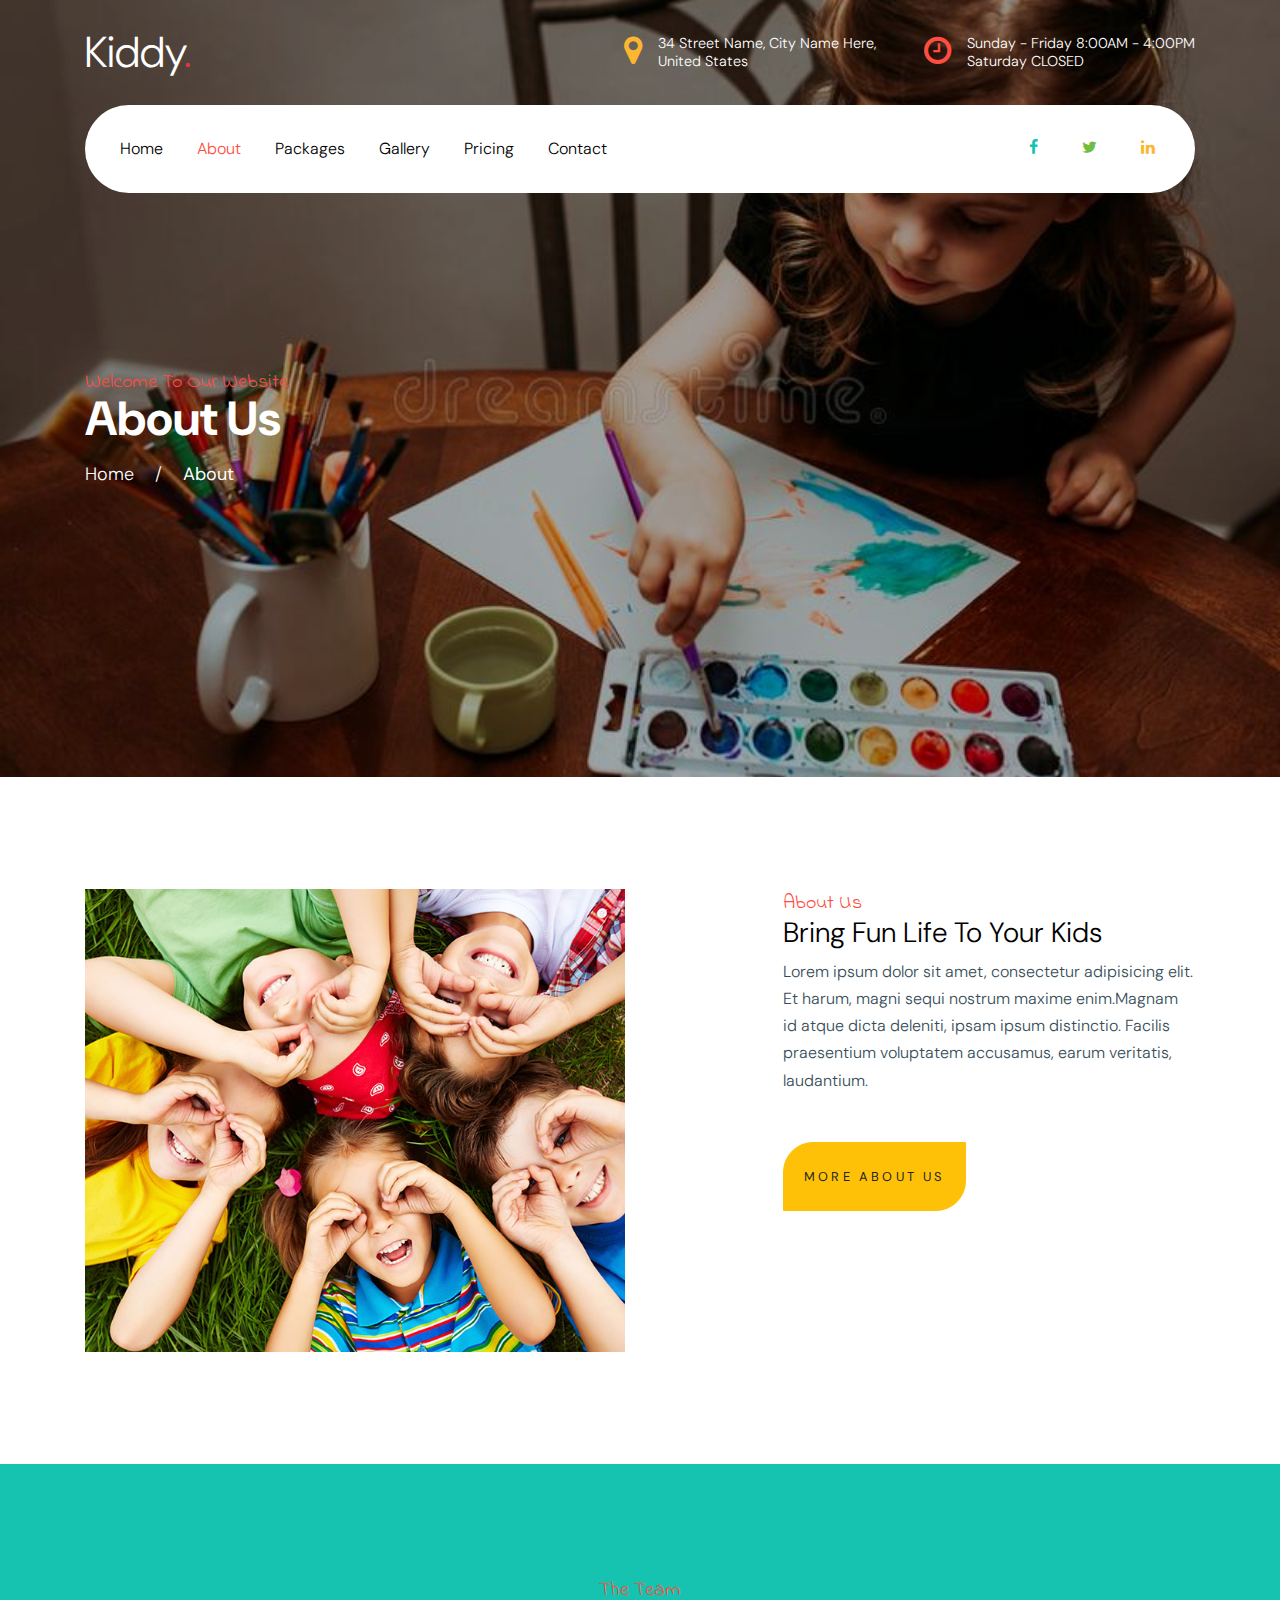
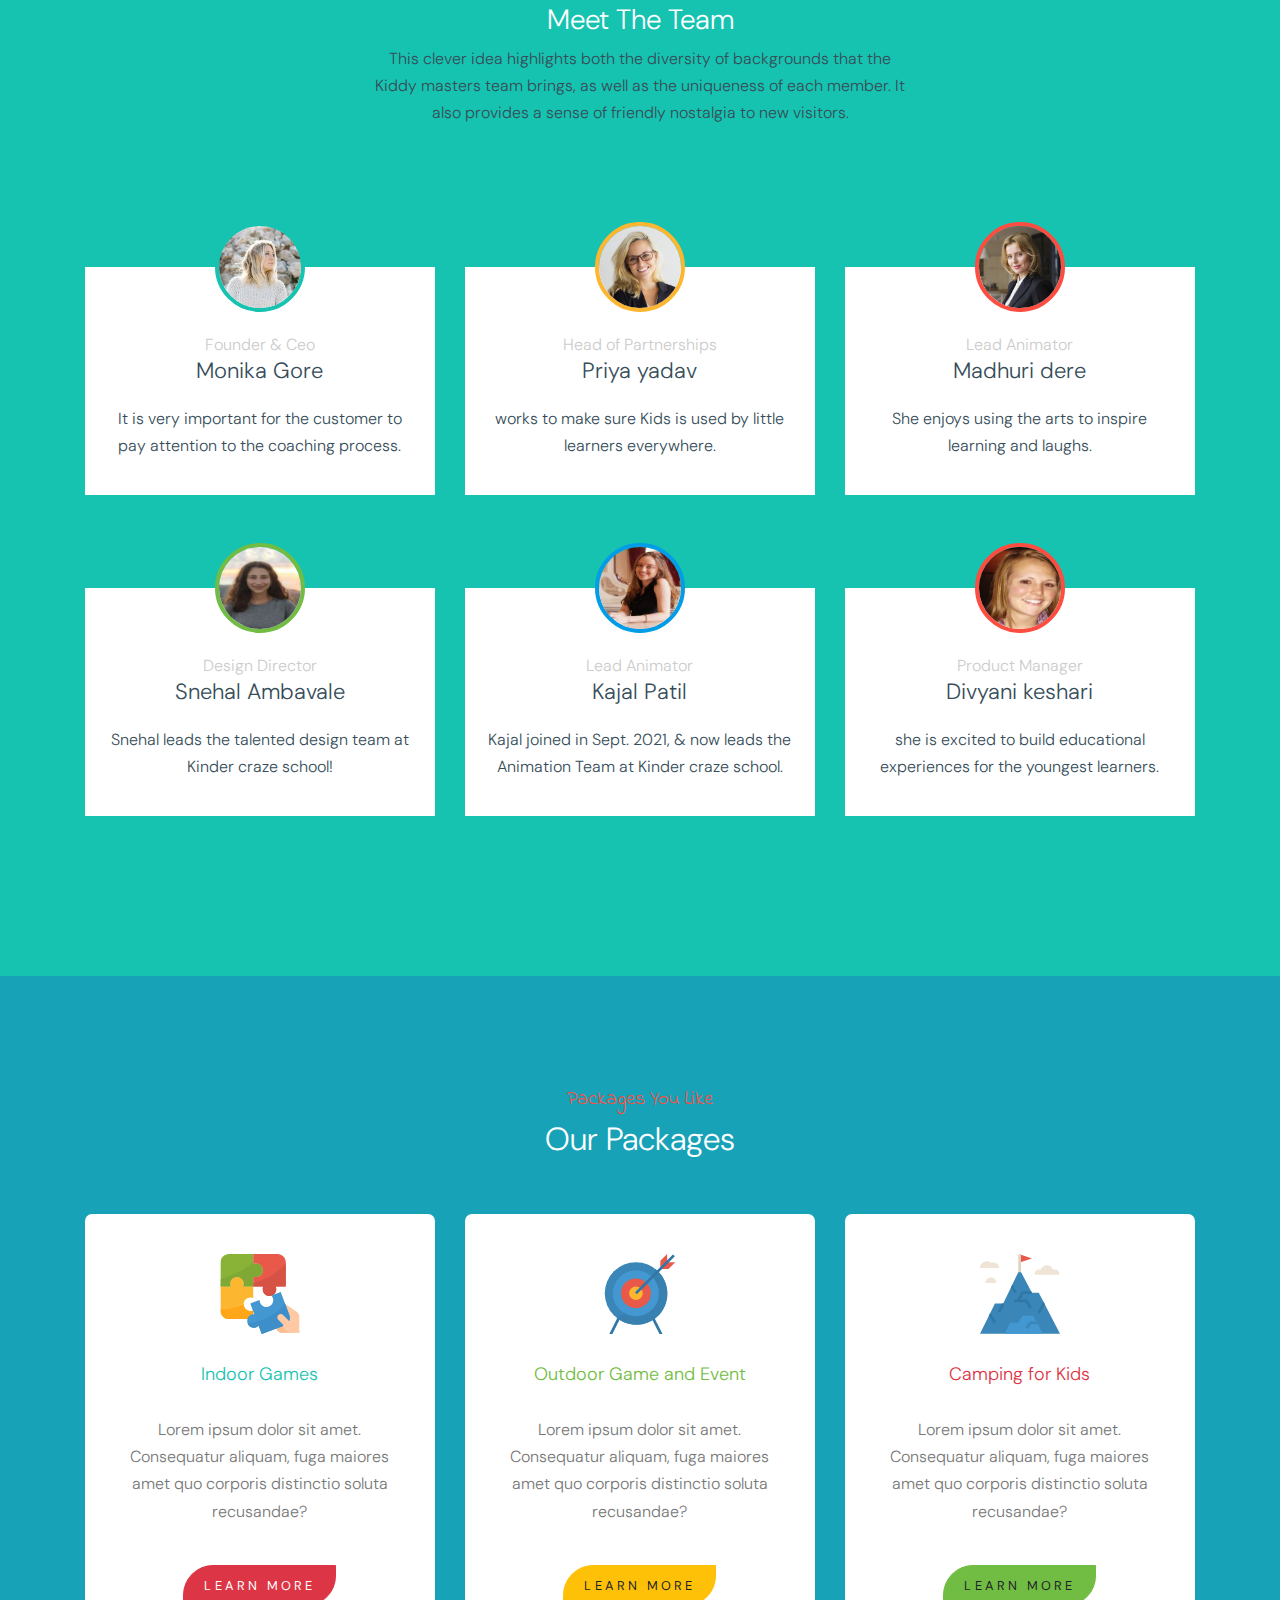
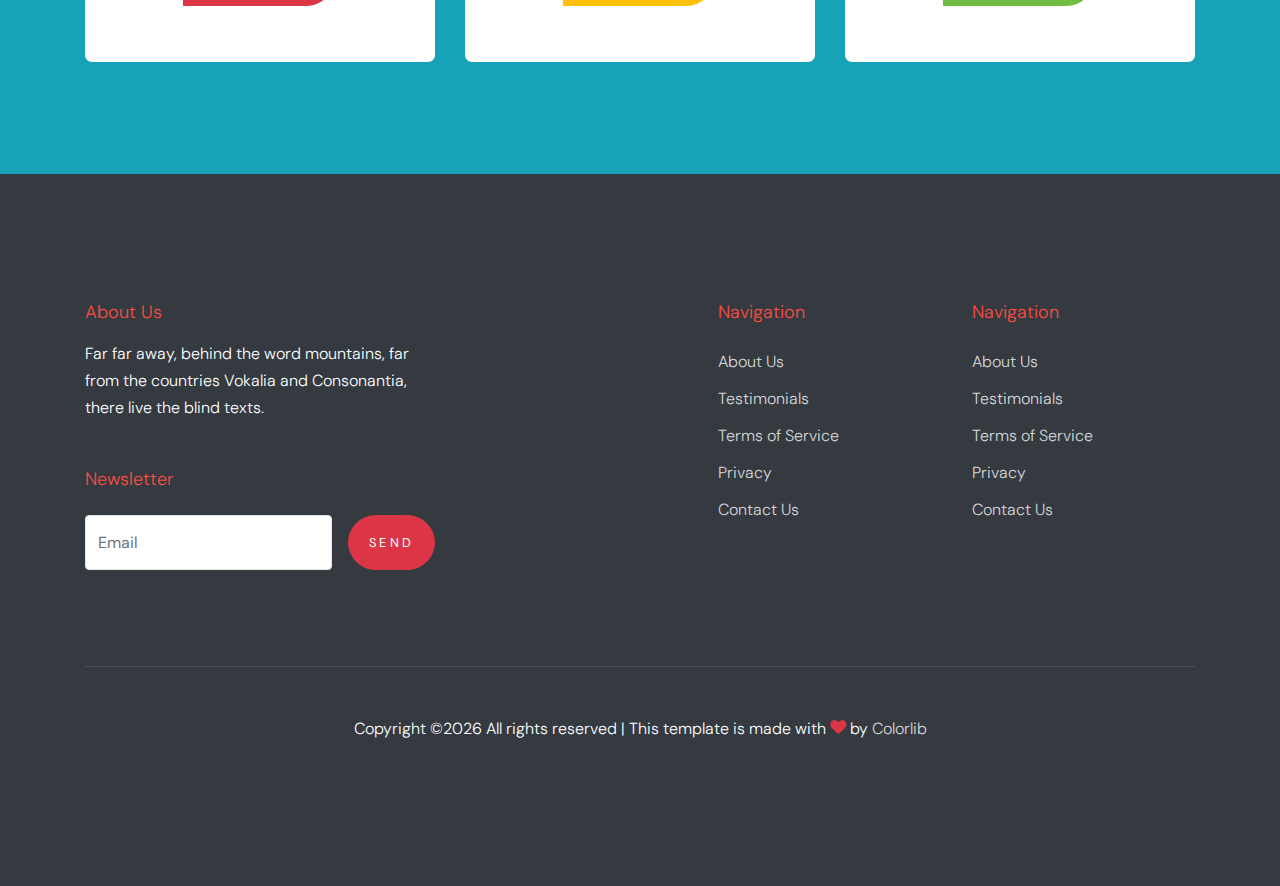
==== commit e5493355: "about us" ====
--- a/about.html
+++ b/about.html
@@ -1,6 +1,5 @@
 <!doctype html>
 <html lang="en">
-
   <head>
     <title>Kiddy &mdash; Website Template by Colorlib</title>
     <meta charset="utf-8">
@@ -92,8 +91,8 @@
       </header>
 
     <div class="ftco-blocks-cover-1">
-       <!-- data-stellar-background-ratio="0.5" style="background-image: url('images/hero_1.jpg')" -->
-      <div class="site-section-cover overlay" data-stellar-background-ratio="0.5" style="background-image: url('images/hero_1.jpg')">
+       <!-- data-stellar-background-ratio="0.5" style="background-image: url('images/Hero_11.jpg')" -->
+      <div class="site-section-cover overlay" data-stellar-background-ratio="0.5" style="background-image: url('images/Hero_11.jpg')">
         <div class="container">
           <div class="row align-items-center ">
 
@@ -133,7 +132,7 @@
           <div class="col-md-6">
             <span class="text-cursive h5 text-red">The Team</span>
             <h3 class="text-white text-center">Meet The Team</h3>
-            <p class="mb-5">Lorem ipsum dolor sit amet, consectetur adipisicing elit. Iure nesciunt nemo vel earum maxime neque!</p>
+            <p class="mb-5">This clever idea highlights both the diversity of backgrounds that the Kiddy masters team brings, as well as the uniqueness of each member. It also provides a sense of friendly nostalgia to new visitors.</p>
           </div>
         </div>
         <div class="row align-items-stretch">
@@ -141,13 +140,13 @@
           <div class="col-lg-4 col-md-6 mb-5">
             <div class="post-entry-1 h-100 person-1 teal">
               
-                <img src="images/person_1.jpg" alt="Image"
-                 class="img-fluid">
-            
-              <div class="post-entry-1-contents">
-                <span class="meta">Founder</span>
-                <h2>James Doe</h2>
-                <p>Lorem ipsum dolor sit amet, consectetur adipisicing elit. Ipsa, sapiente.</p>
+                <img src="images/person_5.jpg" alt="Image"
+                 class="img-fluid">
+            
+              <div class="post-entry-1-contents">
+                <span class="meta">Founder & Ceo</span>
+                <h2>Monika Gore</h2>
+                <p>It is very important for the customer to pay attention to the coaching process.</p>
               </div>
             </div>
           </div>
@@ -158,9 +157,9 @@
                  class="img-fluid">
             
               <div class="post-entry-1-contents">
-                <span class="meta">Founder</span>
-                <h2>James Doe</h2>
-                <p>Lorem ipsum dolor sit amet, consectetur adipisicing elit. Ipsa, sapiente.</p>
+                <span class="meta">Head of Partnerships</span>
+                <h2>Priya yadav</h2>
+                <p>works to make sure Kids is used by little learners everywhere.</p>
               </div>
             </div>
           </div>
@@ -172,9 +171,9 @@
                  class="img-fluid">
             
               <div class="post-entry-1-contents">
-                <span class="meta">Founder</span>
-                <h2>James Doe</h2>
-                <p>Lorem ipsum dolor sit amet, consectetur adipisicing elit. Ipsa, sapiente.</p>
+                <span class="meta">Lead Animator</span>
+                <h2> Madhuri dere</h2>
+                <p>She enjoys using the arts to inspire learning and laughs.</p>
               </div>
             </div>
           </div>
@@ -182,13 +181,13 @@
           <div class="col-lg-4 col-md-6 mb-5">
             <div class="post-entry-1 h-100 person-1 green">
               
-                <img src="images/person_4.jpg" alt="Image"
-                 class="img-fluid">
-            
-              <div class="post-entry-1-contents">
-                <span class="meta">Founder</span>
-                <h2>James Doe</h2>
-                <p>Lorem ipsum dolor sit amet, consectetur adipisicing elit. Ipsa, sapiente.</p>
+                <img src="images/prsn.jpg" alt="Image"
+                 class="img-fluid">
+            
+              <div class="post-entry-1-contents">
+                <span class="meta">Design Director</span>
+                <h2>Snehal Ambavale</h2>
+                <p>Snehal leads the talented design team at Kinder craze school! </p>
               </div>
             </div>
           </div>
@@ -196,13 +195,13 @@
           <div class="col-lg-4 col-md-6 mb-5">
             <div class="post-entry-1 h-100 person-1 blue">
               
-                <img src="images/person_5.jpg" alt="Image"
-                 class="img-fluid">
-            
-              <div class="post-entry-1-contents">
-                <span class="meta">Founder</span>
-                <h2>James Doe</h2>
-                <p>Lorem ipsum dolor sit amet, consectetur adipisicing elit. Ipsa, sapiente.</p>
+                <img src="images/carol.jpg" alt="Image"
+                 class="img-fluid">
+            
+              <div class="post-entry-1-contents">
+                <span class="meta">Lead Animator</span>
+                <h2>Kajal Patil</h2>
+                <p>Kajal joined in Sept. 2021, & now leads the Animation Team at Kinder craze school.</p>
               </div>
             </div>
           </div>
@@ -210,13 +209,13 @@
           <div class="col-lg-4 col-md-6 mb-5">
             <div class="post-entry-1 h-100 person-1 red">
               
-                <img src="images/person_1.jpg" alt="Image"
-                 class="img-fluid">
-            
-              <div class="post-entry-1-contents">
-                <span class="meta">Founder</span>
-                <h2>James Doe</h2>
-                <p>Lorem ipsum dolor sit amet, consectetur adipisicing elit. Ipsa, sapiente.</p>
+                <img src="images/prsn2.jpg" alt="Image"
+                 class="img-fluid">
+            
+              <div class="post-entry-1-contents">
+                <span class="meta">Product Manager</span>
+                <h2>Divyani keshari</h2>
+                <p>she is excited to build educational experiences for the youngest learners. </p>
               </div>
             </div>
           </div>
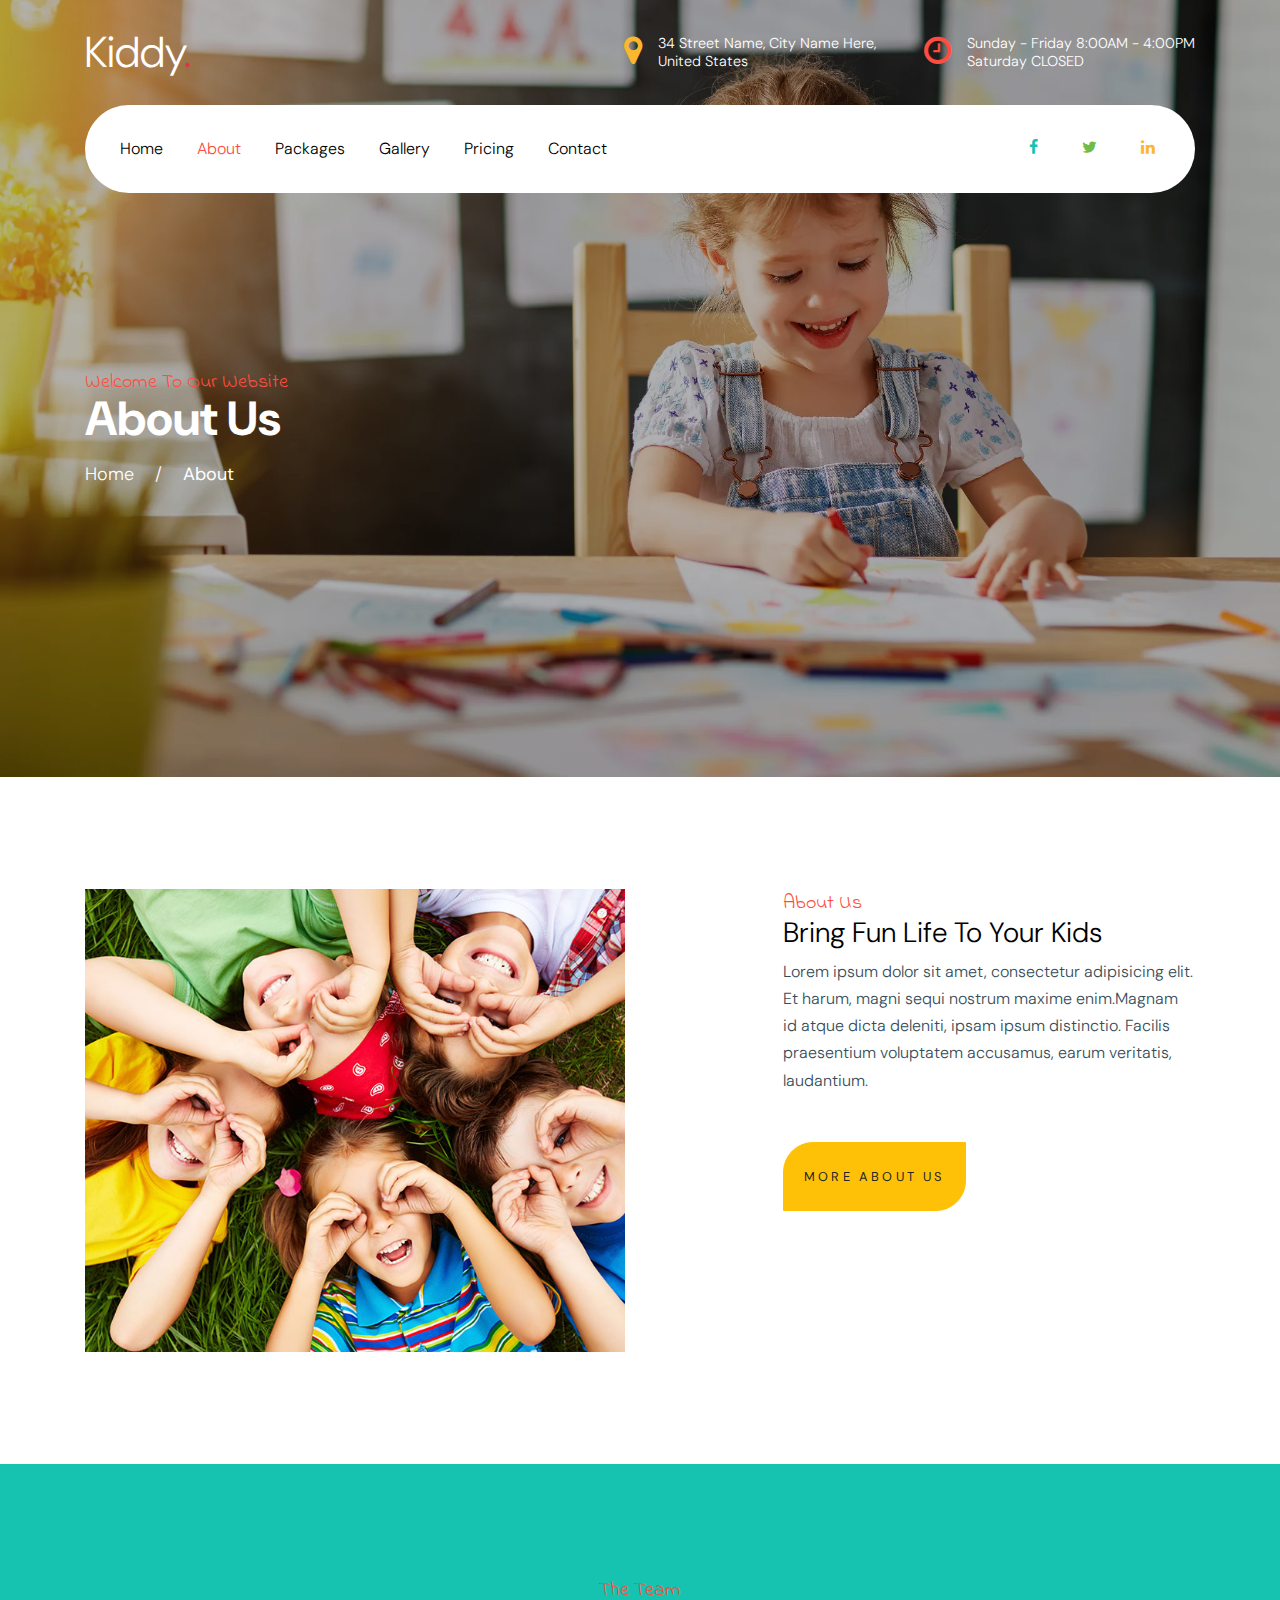
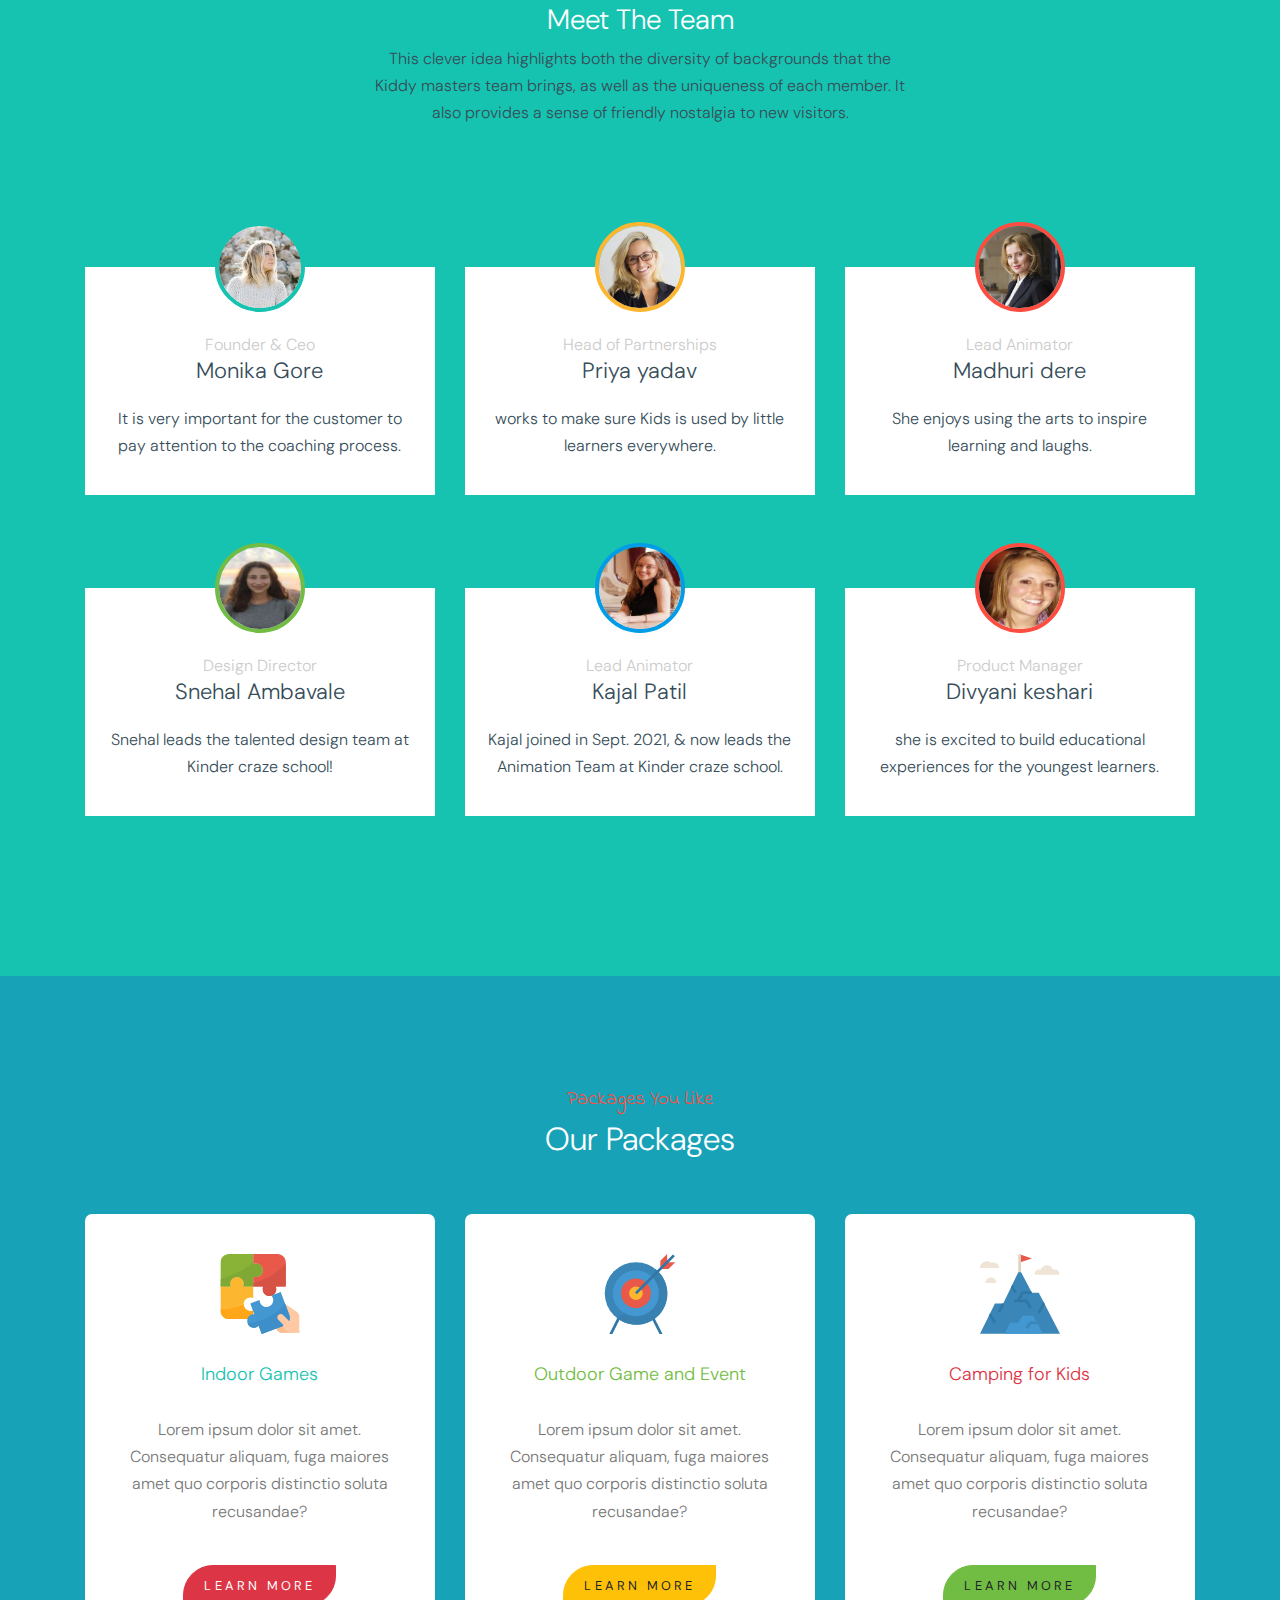
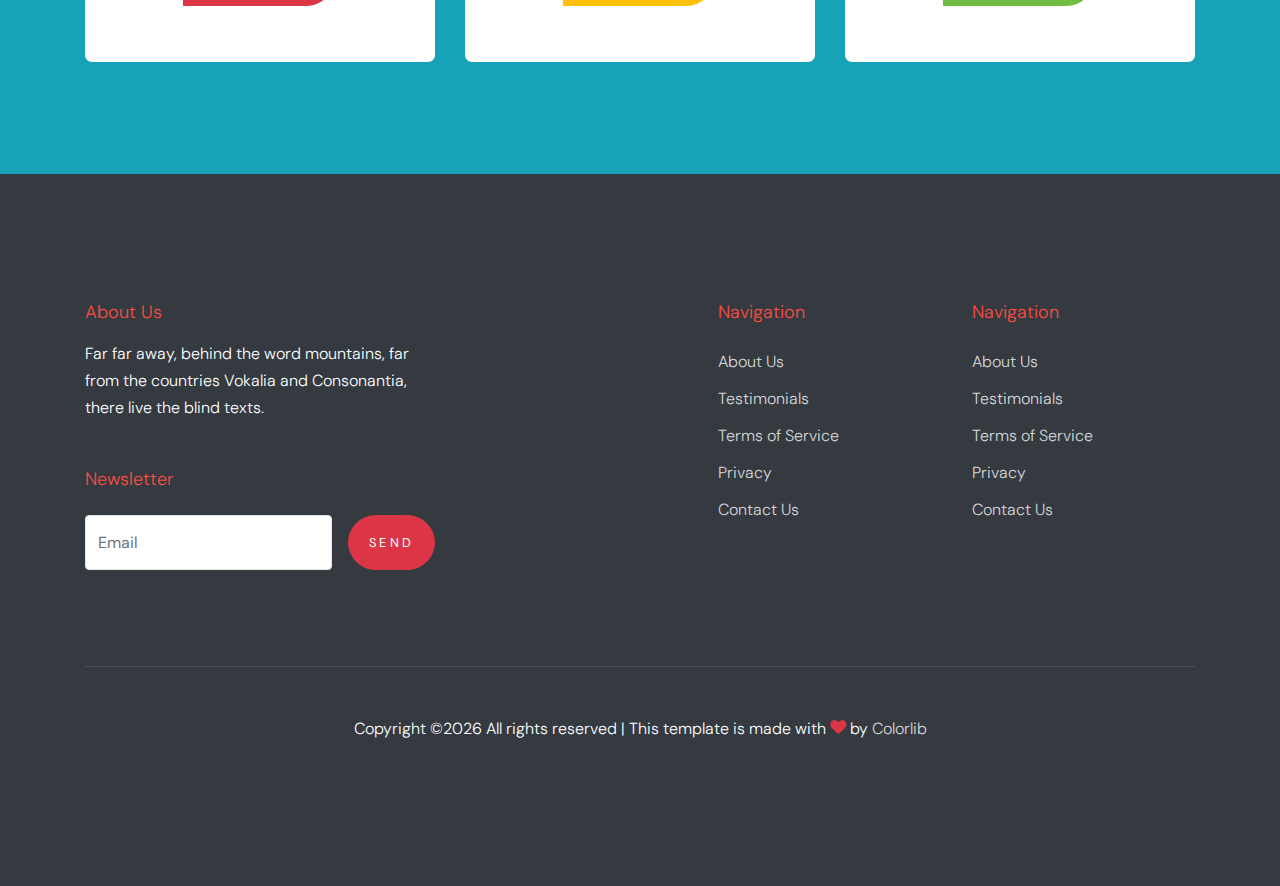
==== commit acf08da1: "about img changes" ====
--- a/about.html
+++ b/about.html
@@ -91,8 +91,8 @@
       </header>
 
     <div class="ftco-blocks-cover-1">
-       <!-- data-stellar-background-ratio="0.5" style="background-image: url('images/Hero_11.jpg')" -->
-      <div class="site-section-cover overlay" data-stellar-background-ratio="0.5" style="background-image: url('images/Hero_11.jpg')">
+       <!-- data-stellar-background-ratio="0.5" style="background-image: url('images/Hero_22.jpg')" -->
+      <div class="site-section-cover overlay" data-stellar-background-ratio="0.5" style="background-image: url('images/Hero_22.jpg')">
         <div class="container">
           <div class="row align-items-center ">
 
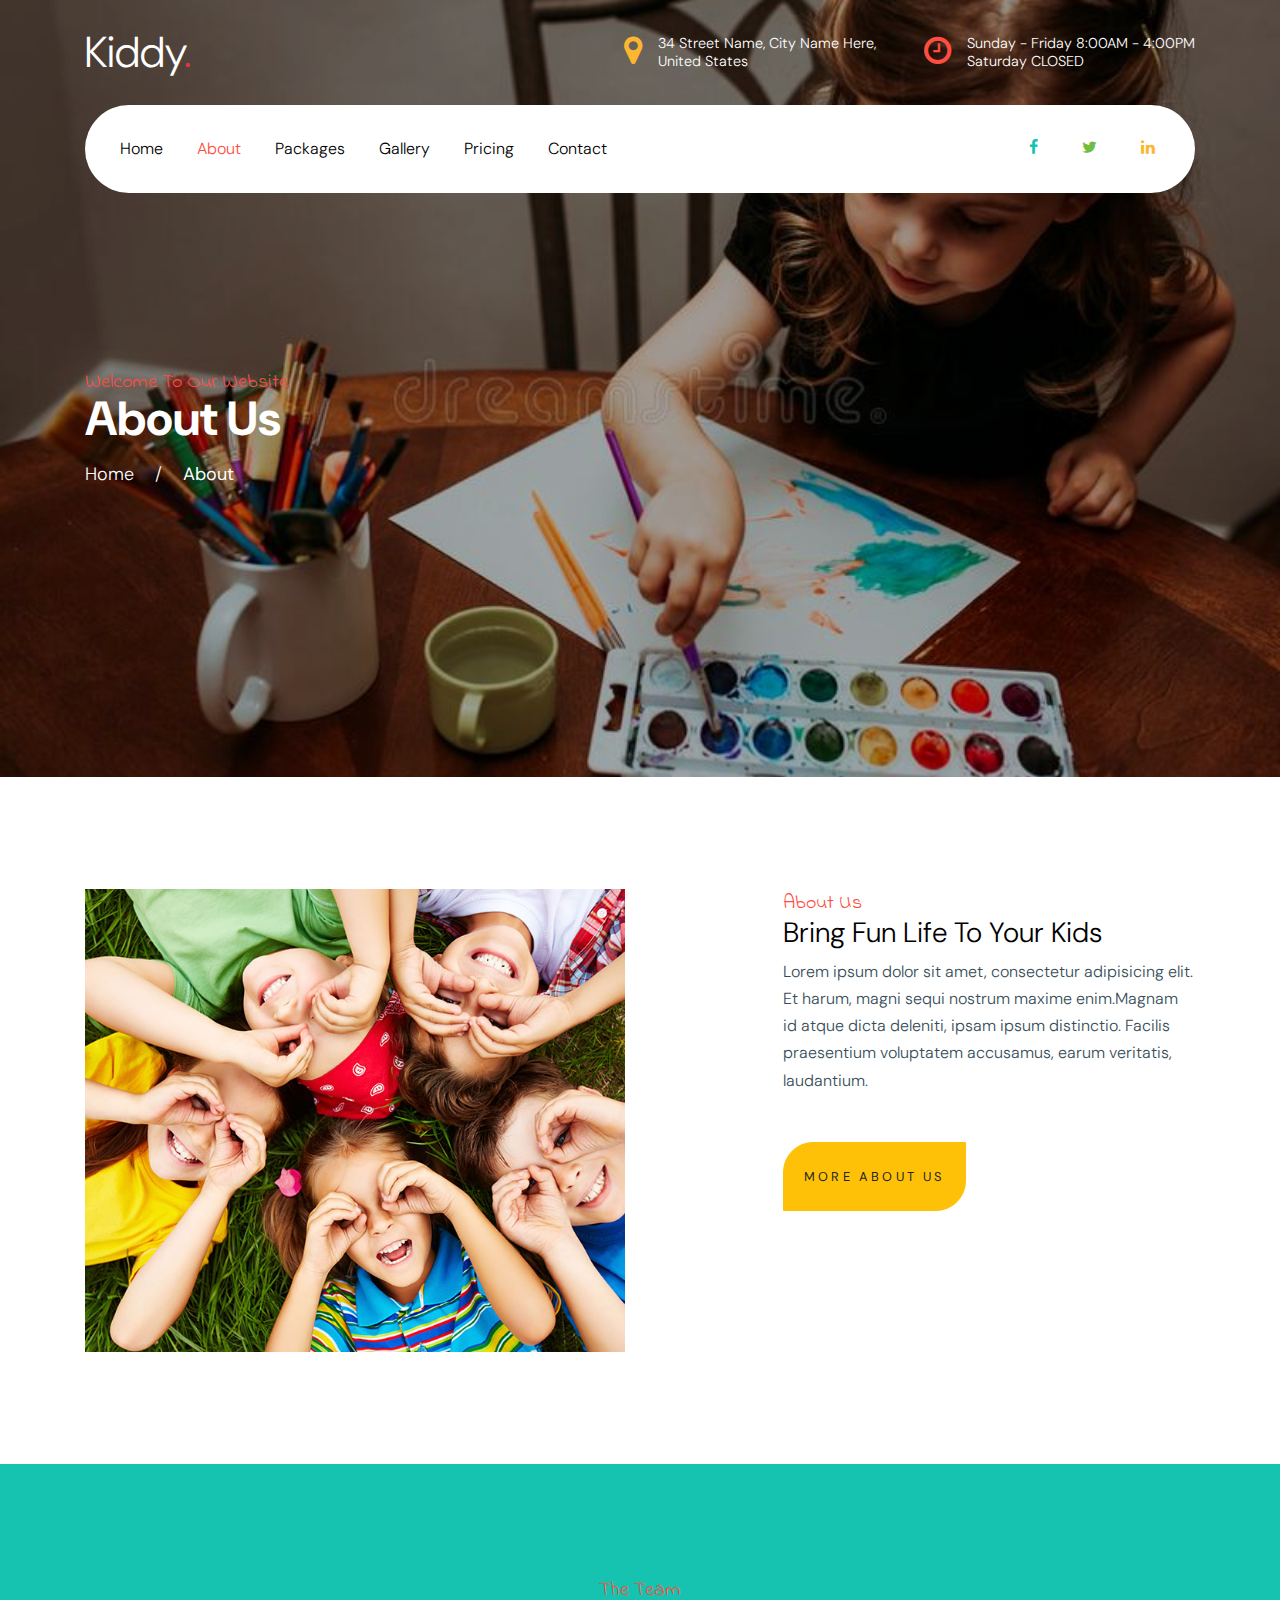
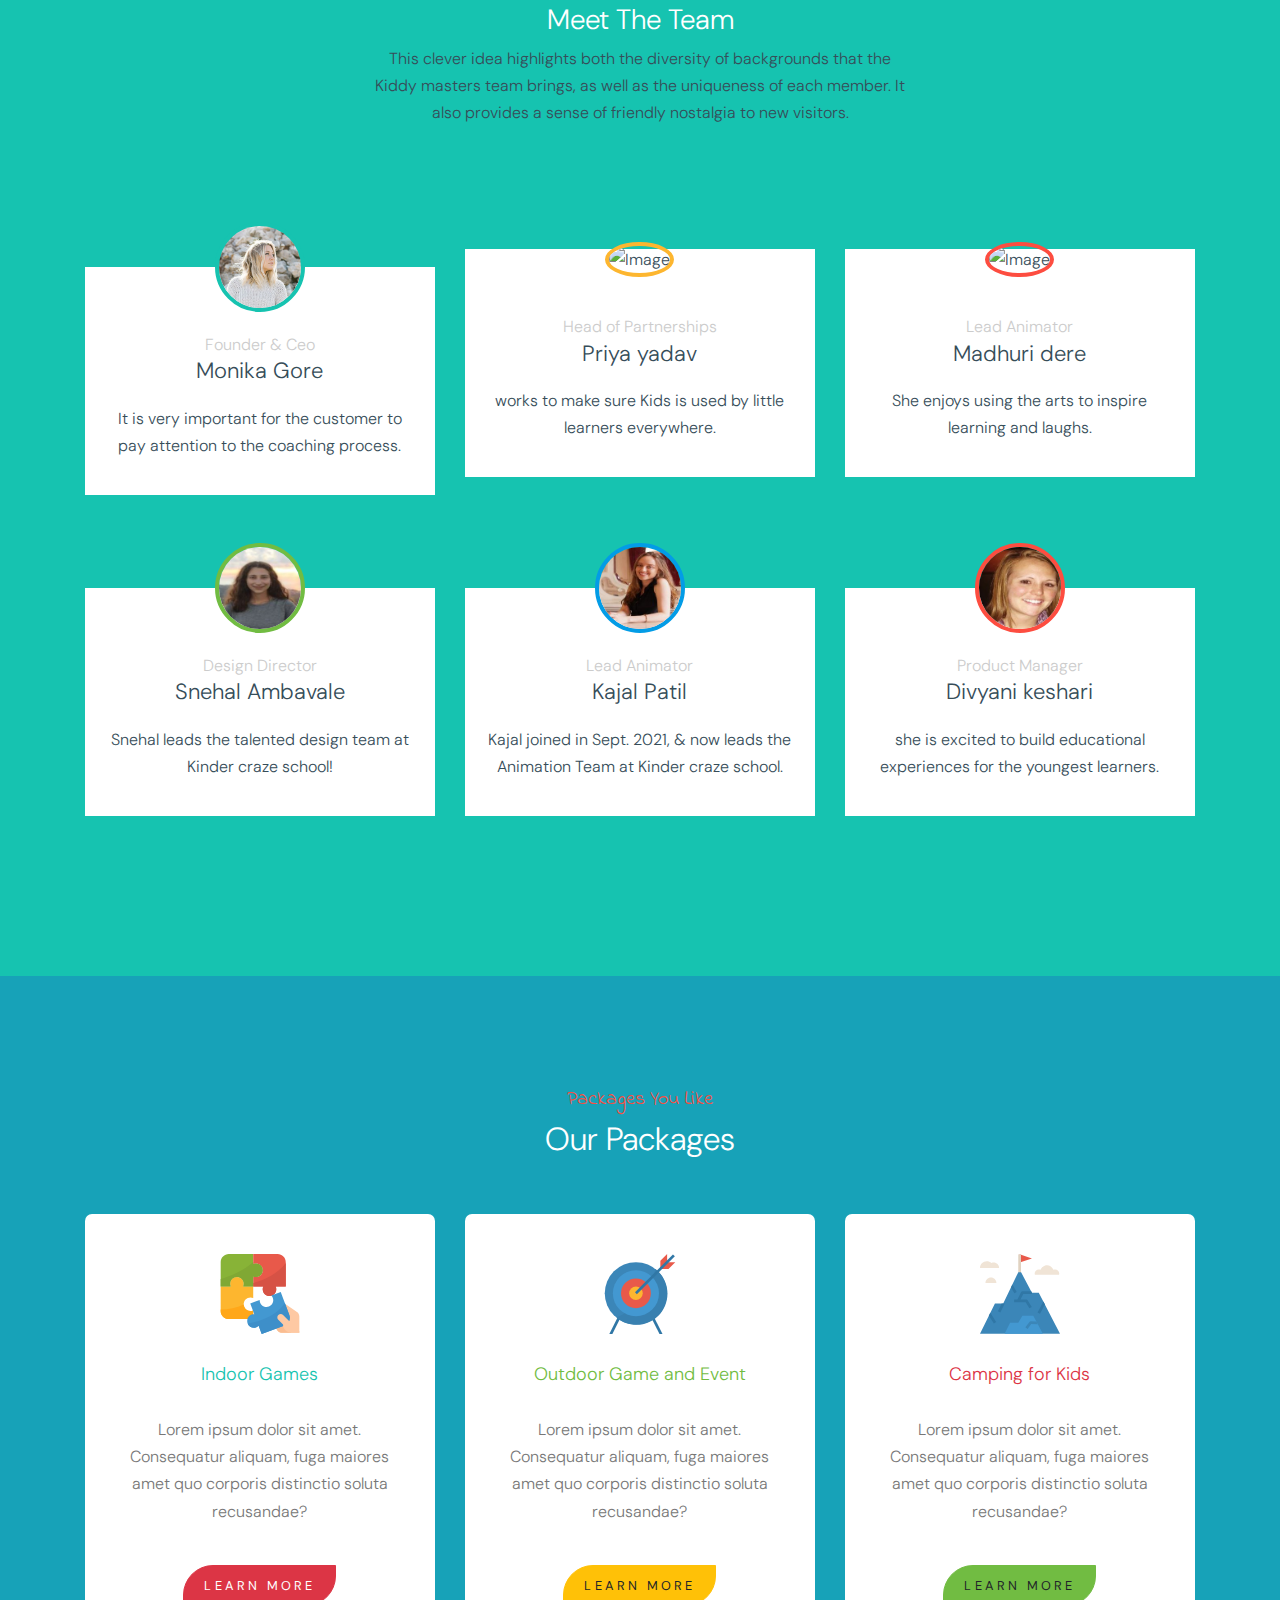
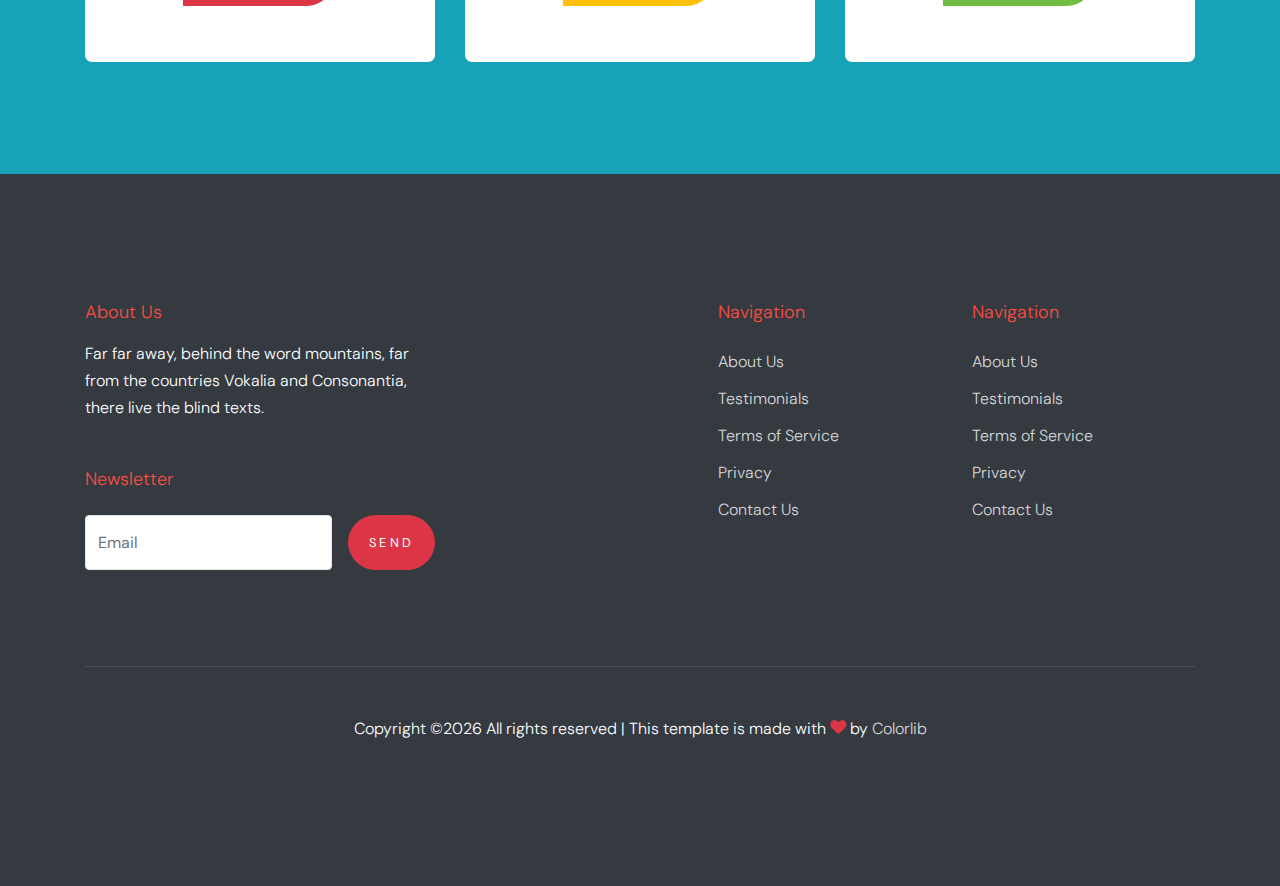
==== commit d5653df1: "Merge branch 'main' of https://github.com/tectignisofficial/kindercraze" ====
--- a/about.html
+++ b/about.html
@@ -91,8 +91,8 @@
       </header>
 
     <div class="ftco-blocks-cover-1">
-       <!-- data-stellar-background-ratio="0.5" style="background-image: url('images/Hero_22.jpg')" -->
-      <div class="site-section-cover overlay" data-stellar-background-ratio="0.5" style="background-image: url('images/Hero_22.jpg')">
+       <!-- data-stellar-background-ratio="0.5" style="background-image: url('images/Hero_11.jpg')" -->
+      <div class="site-section-cover overlay" data-stellar-background-ratio="0.5" style="background-image: url('images/Hero_11.jpg')">
         <div class="container">
           <div class="row align-items-center ">
 
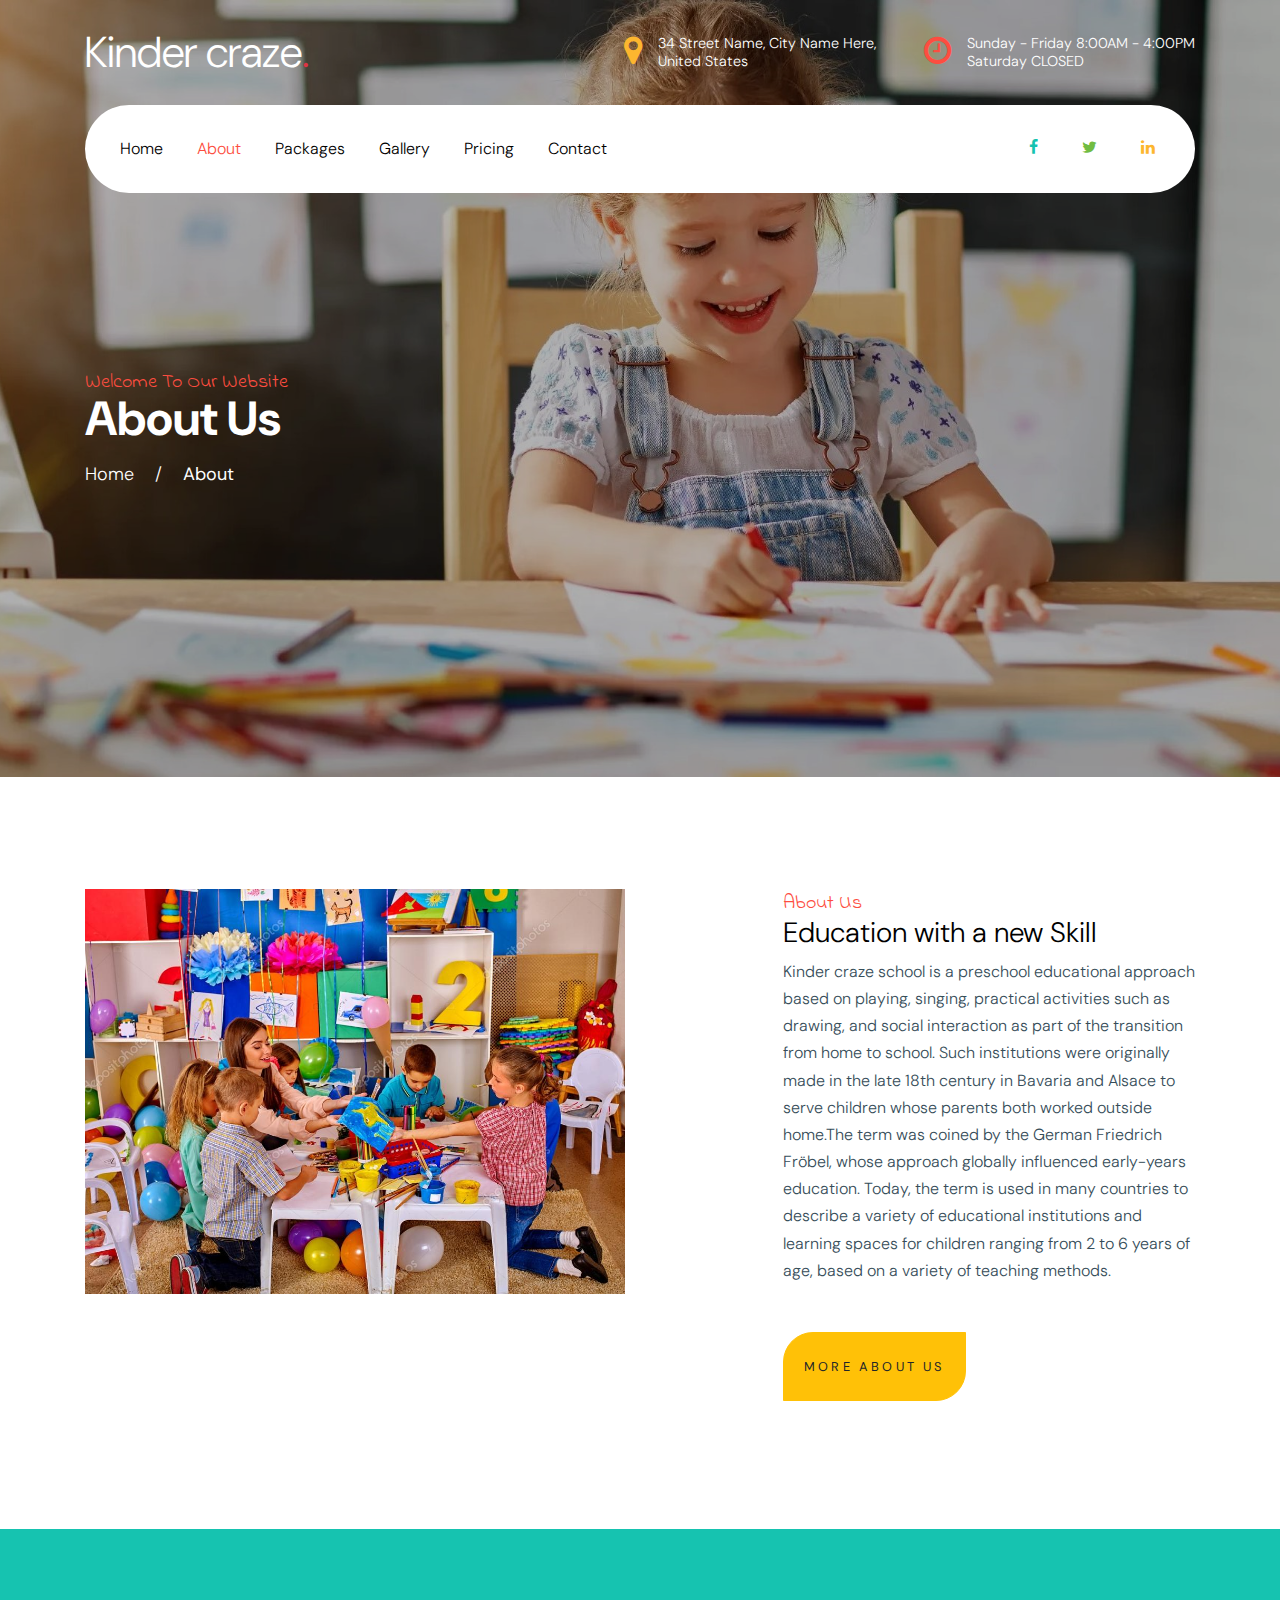
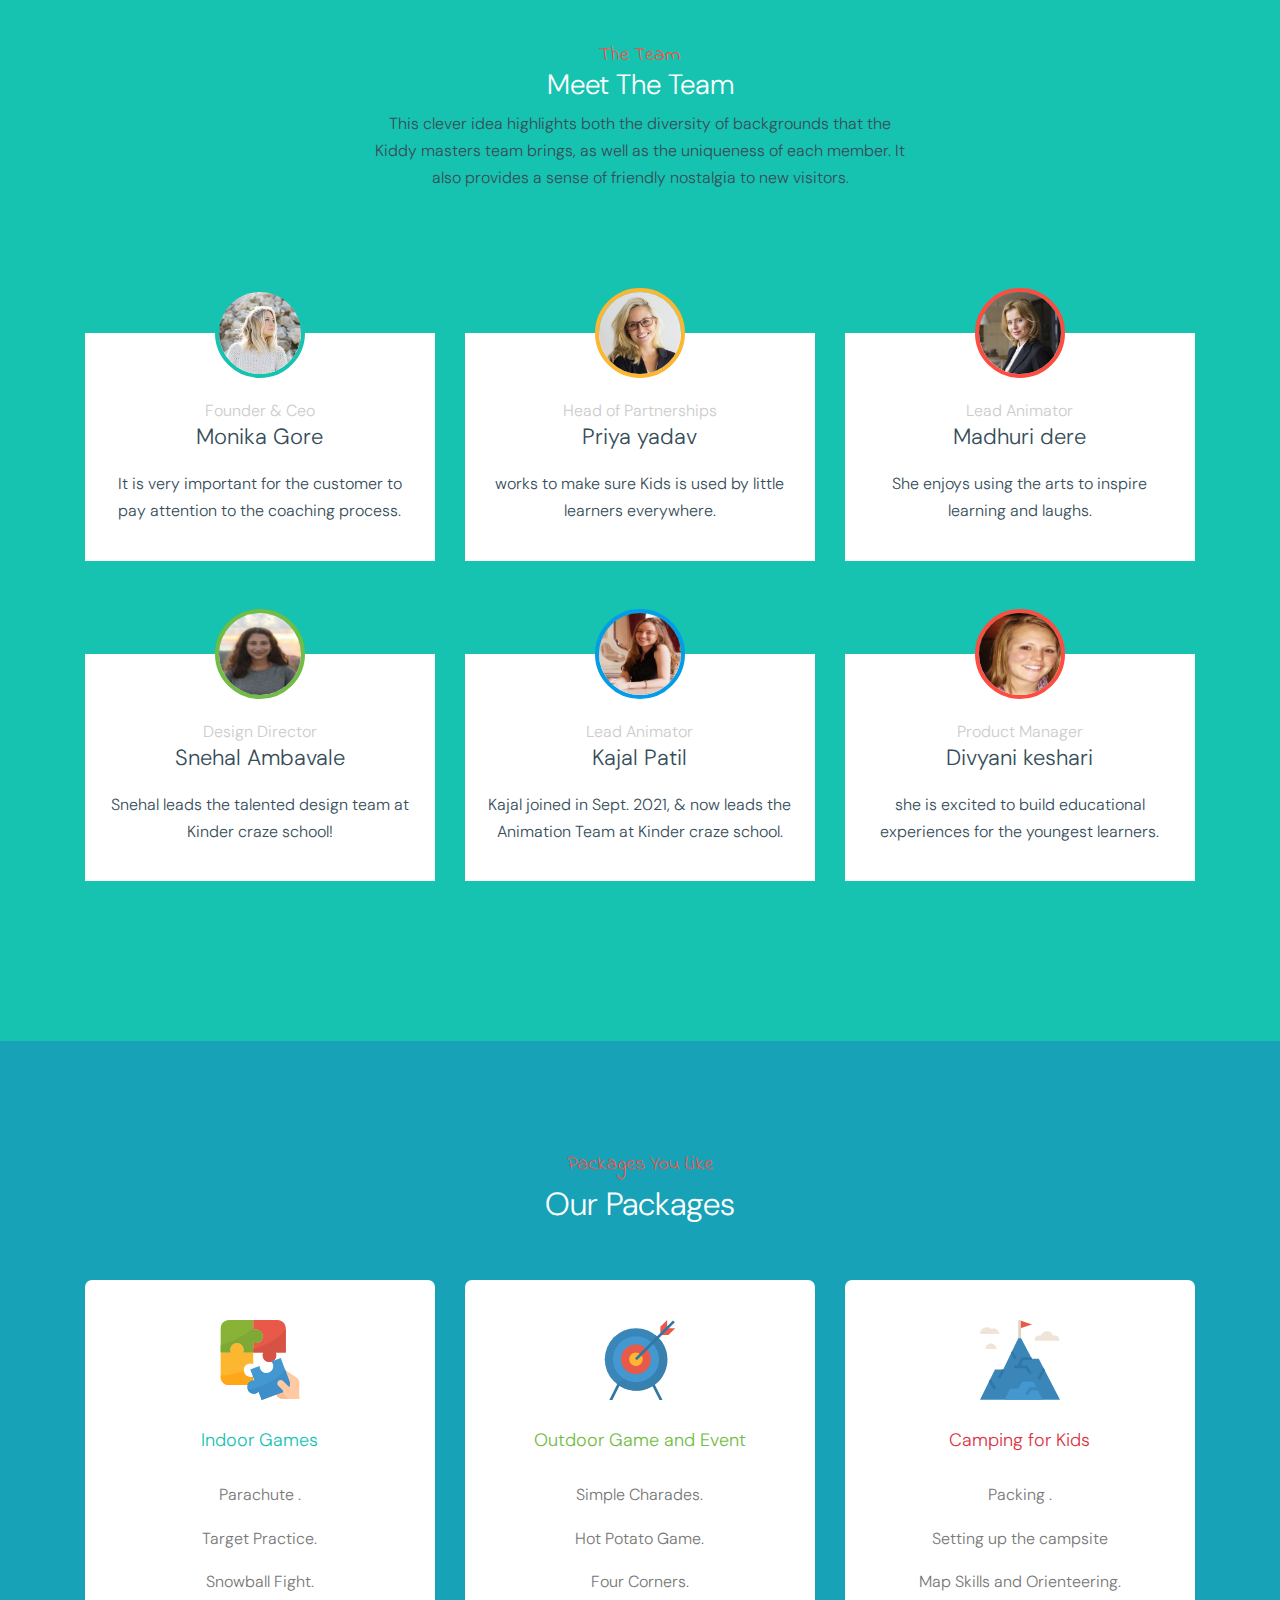
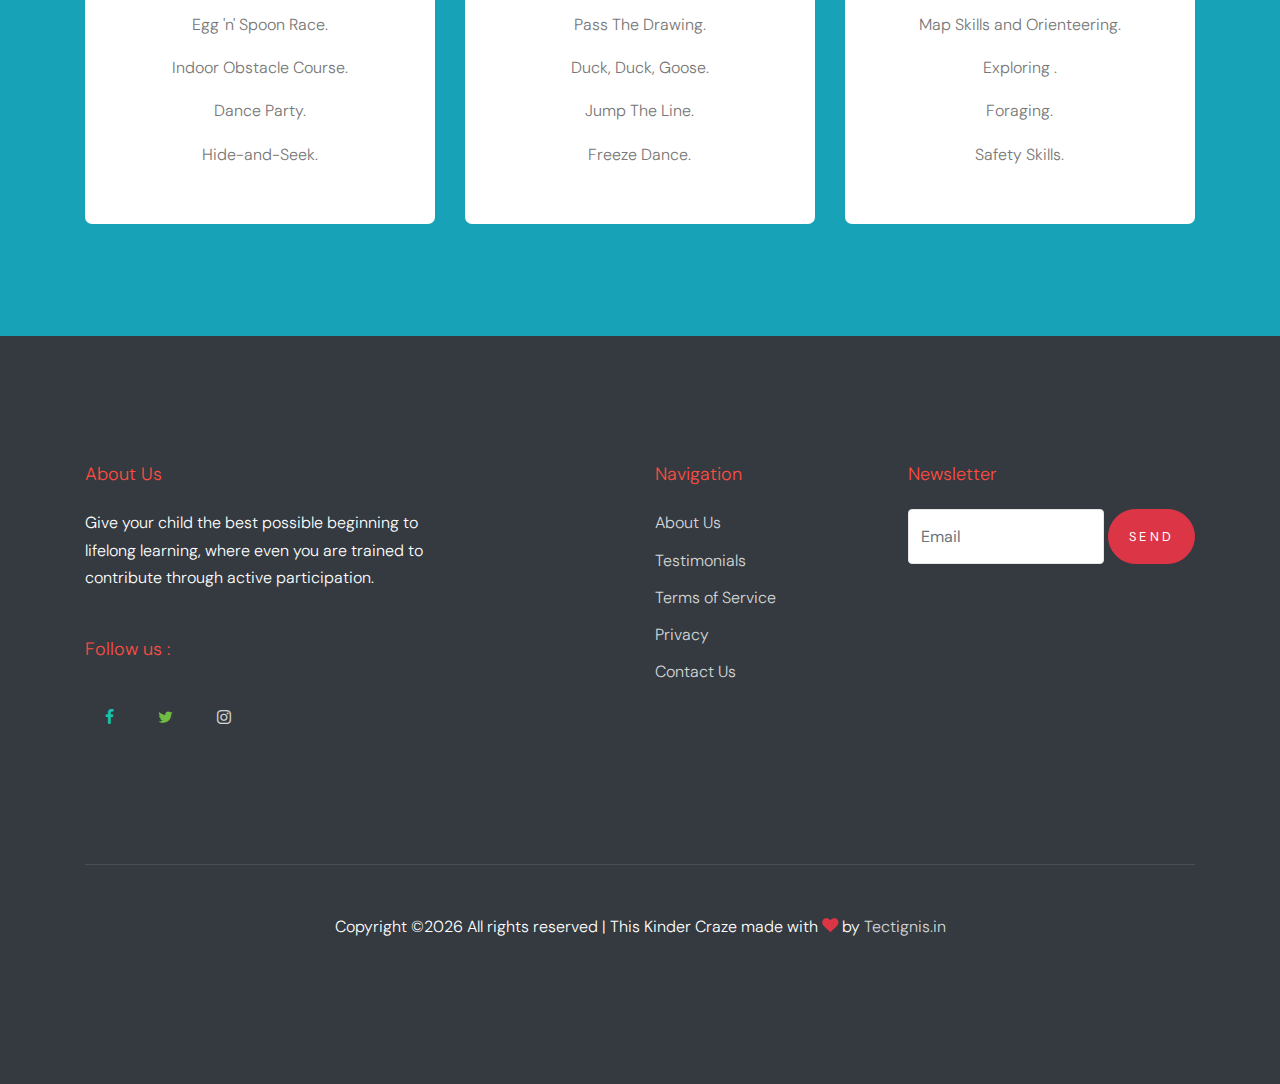
==== commit e114e822: "chnages" ====
--- a/about.html
+++ b/about.html
@@ -1,7 +1,7 @@
 <!doctype html>
 <html lang="en">
   <head>
-    <title>Kiddy &mdash; Website Template by Colorlib</title>
+    <title>Kinder Craze Schools  &mdash; Tectignis </title>
     <meta charset="utf-8">
     <meta name="viewport" content="width=device-width, initial-scale=1, shrink-to-fit=no">
 
@@ -44,7 +44,7 @@
         <div class="container mb-3">
           <div class="d-flex align-items-center">
             <div class="site-logo mr-auto">
-              <a href="index.html">Kiddy<span class="text-primary">.</span></a>
+              <a href="index.html">Kinder craze<span class="text-primary">.</span></a>
             </div>
             <div class="site-quick-contact d-none d-lg-flex ml-auto ">
               <div class="d-flex site-info align-items-center mr-5">
@@ -91,8 +91,8 @@
       </header>
 
     <div class="ftco-blocks-cover-1">
-       <!-- data-stellar-background-ratio="0.5" style="background-image: url('images/Hero_11.jpg')" -->
-      <div class="site-section-cover overlay" data-stellar-background-ratio="0.5" style="background-image: url('images/Hero_11.jpg')">
+       <!-- data-stellar-background-ratio="0.5" style="background-image: url('images/Hero_22.jpg')" -->
+      <div class="site-section-cover overlay" data-stellar-background-ratio="0.5" style="background-image: url('images/Hero_22.jpg')">
         <div class="container">
           <div class="row align-items-center ">
 
@@ -113,12 +113,12 @@
       <div class="container">
         <div class="row">
           <div class="col-md-6">
-            <img src="images/img_1.jpg" alt="Image" class="img-fluid">
+            <img src="images/skech.jpg" alt="Image" class="img-fluid">
           </div>
           <div class="col-md-5 ml-auto pl-md-5">
             <span class="text-cursive h5 text-red">About Us</span>
-            <h3 class="text-black">Bring Fun Life To Your Kids</h3>
-            <p><span>Lorem ipsum dolor sit amet, consectetur adipisicing elit. Et harum, magni sequi nostrum maxime enim.</span><span>Magnam id atque dicta deleniti, ipsam ipsum distinctio. Facilis praesentium voluptatem accusamus, earum veritatis, laudantium.</span></p>
+            <h3 class="text-black">Education with a new Skill</h3>
+            <p><span>Kinder craze school is a preschool educational approach based on playing, singing, practical activities such as drawing, and social interaction as part of the transition from home to school. Such institutions were originally made in the late 18th century in Bavaria and Alsace to serve children whose parents both worked outside home.</span><span>The term was coined by the German Friedrich Fröbel, whose approach globally influenced early-years education. Today, the term is used in many countries to describe a variety of educational institutions and learning spaces for children ranging from 2 to 6 years of age, based on a variety of teaching methods.</span></p>
 
             <p class="mt-5"><a href="#" class="btn btn-warning py-4 btn-custom-1">More About Us</a></p>
           </div>
@@ -239,24 +239,39 @@
             <div class="package text-center bg-white">
               <span class="img-wrap"><img src="images/flaticon/svg/001-jigsaw.svg" alt="Image" class="img-fluid"></span>
               <h3 class="text-teal">Indoor Games</h3>
-              <p>Lorem ipsum dolor sit amet. Consequatur aliquam, fuga maiores amet quo corporis distinctio soluta recusandae?</p>
-              <p><a href="#" class="btn btn-primary btn-custom-1 mt-4">Learn More</a></p>
+              <p> Parachute .</p>
+              <p>Target Practice.</p>
+              <p>Snowball Fight.</p>
+              <p>Egg 'n' Spoon Race.</p>
+              <p>Indoor Obstacle Course.</p>
+              <p>Dance Party.</p>
+              <p>Hide-and-Seek.</p>
             </div>
           </div>
           <div class="col-lg-4">
             <div class="package text-center bg-white">
               <span class="img-wrap"><img src="images/flaticon/svg/002-target.svg" alt="Image" class="img-fluid"></span>
               <h3 class="text-success">Outdoor Game and Event</h3>
-              <p>Lorem ipsum dolor sit amet. Consequatur aliquam, fuga maiores amet quo corporis distinctio soluta recusandae?</p>
-              <p><a href="#" class="btn btn-warning btn-custom-1 mt-4">Learn More</a></p>
+              <p>Simple Charades.</p>
+              <p>Hot Potato Game.</p>
+              <p>Four Corners.</p>
+              <p>Pass The Drawing.</p>
+              <p>Duck, Duck, Goose.</p>
+              <p>Jump The Line.</p>
+              <p>Freeze Dance.</p>
             </div>
           </div>
           <div class="col-lg-4">
             <div class="package text-center bg-white">
               <span class="img-wrap"><img src="images/flaticon/svg/003-mission.svg" alt="Image" class="img-fluid"></span>
               <h3 class="text-danger">Camping for Kids</h3>
-              <p>Lorem ipsum dolor sit amet. Consequatur aliquam, fuga maiores amet quo corporis distinctio soluta recusandae?</p>
-              <p><a href="#" class="btn btn-success btn-custom-1 mt-4">Learn More</a></p>
+              <p>Packing .</p>
+              <p>Setting up the campsite</p>
+              <p>Map Skills and Orienteering.</p>
+              <p>Map Skills and Orienteering.</p>
+              <p>Exploring .</p>
+              <p>Foraging.</p>
+              <p>Safety Skills.</p>
             </div>
           </div>
         </div>
@@ -269,39 +284,45 @@
       <div class="container">
         <div class="row">
           <div class="col-lg-4">
-            <h2 class="footer-heading mb-3">About Us</h2>
-                <p class="mb-5">Far far away, behind the word mountains, far from the countries Vokalia and Consonantia, there live the blind texts. </p>
-
-                <h2 class="footer-heading mb-4">Newsletter</h2>
+            <h2 class="footer-heading mb-4">About Us</h2>
+                <p class="mb-5">Give your child the best possible beginning to lifelong learning, where even you are trained to contribute through active participation. </p>
+
+                <!-- <h2 class="footer-heading mb-4">Newsletter</h2>
                 <form action="#" class="d-flex" class="subscribe">
                   <input type="text" class="form-control mr-3" placeholder="Email">
                   <input type="submit" value="Send" class="btn btn-primary">
-                </form>
+                </form> -->
+                
+                  <h2 class="footer-heading mb-4">Follow us :</h2>
+                  <ul class="list-unstyled">
+                    <div class="top-social ml-auto">
+                      <a href="https://facebook.com/"><span class="icon-facebook text-teal"></span></a>
+                      <a href="https://twitter.com/"><span class="icon-twitter text-success"></span></a>
+                      <a href="https://instagram.com/"><span class="icon-instagram text-pink"></span></a>
+                    </div>
+                  </ul>
+                
           </div>
           <div class="col-lg-8 ml-auto">
             <div class="row">
               <div class="col-lg-4 ml-auto">
                 <h2 class="footer-heading mb-4">Navigation</h2>
                 <ul class="list-unstyled">
-                  <li><a href="#">About Us</a></li>
+                  <li><a href="about.html">About Us</a></li>
                   <li><a href="#">Testimonials</a></li>
                   <li><a href="#">Terms of Service</a></li>
                   <li><a href="#">Privacy</a></li>
                   <li><a href="#">Contact Us</a></li>
                 </ul>
               </div>
-              <div class="col-lg-4">
-                <h2 class="footer-heading mb-4">Navigation</h2>
-                <ul class="list-unstyled">
-                  <li><a href="#">About Us</a></li>
-                  <li><a href="#">Testimonials</a></li>
-                  <li><a href="#">Terms of Service</a></li>
-                  <li><a href="#">Privacy</a></li>
-                  <li><a href="#">Contact Us</a></li>
-                </ul>
-                
-              </div>
-
+              
+              <div class="col-lg-5">
+                 <h2 class="footer-heading mb-4">Newsletter</h2>
+                    <form action="#" class="d-flex" class="subscribe">
+                      <input type="text" class="form-control mr-1" placeholder="Email">
+                      <input type="submit" value="Send" class="btn btn-primary">
+                    </form>
+              </div>
               
               
             </div>
@@ -312,7 +333,7 @@
             <div class="border-top pt-5">
               <p>
             <!-- Link back to Colorlib can't be removed. Template is licensed under CC BY 3.0. -->
-            Copyright &copy;<script>document.write(new Date().getFullYear());</script> All rights reserved | This template is made with <i class="icon-heart text-danger" aria-hidden="true"></i> by <a href="https://colorlib.com" target="_blank" >Colorlib</a>
+            Copyright &copy;<script>document.write(new Date().getFullYear());</script> All rights reserved | This Kinder Craze made with <i class="icon-heart text-danger" aria-hidden="true"></i> by <a href="https://tectignis.in/" target="_blank" >Tectignis.in</a>
             <!-- Link back to Colorlib can't be removed. Template is licensed under CC BY 3.0. -->
             </p>
             </div>
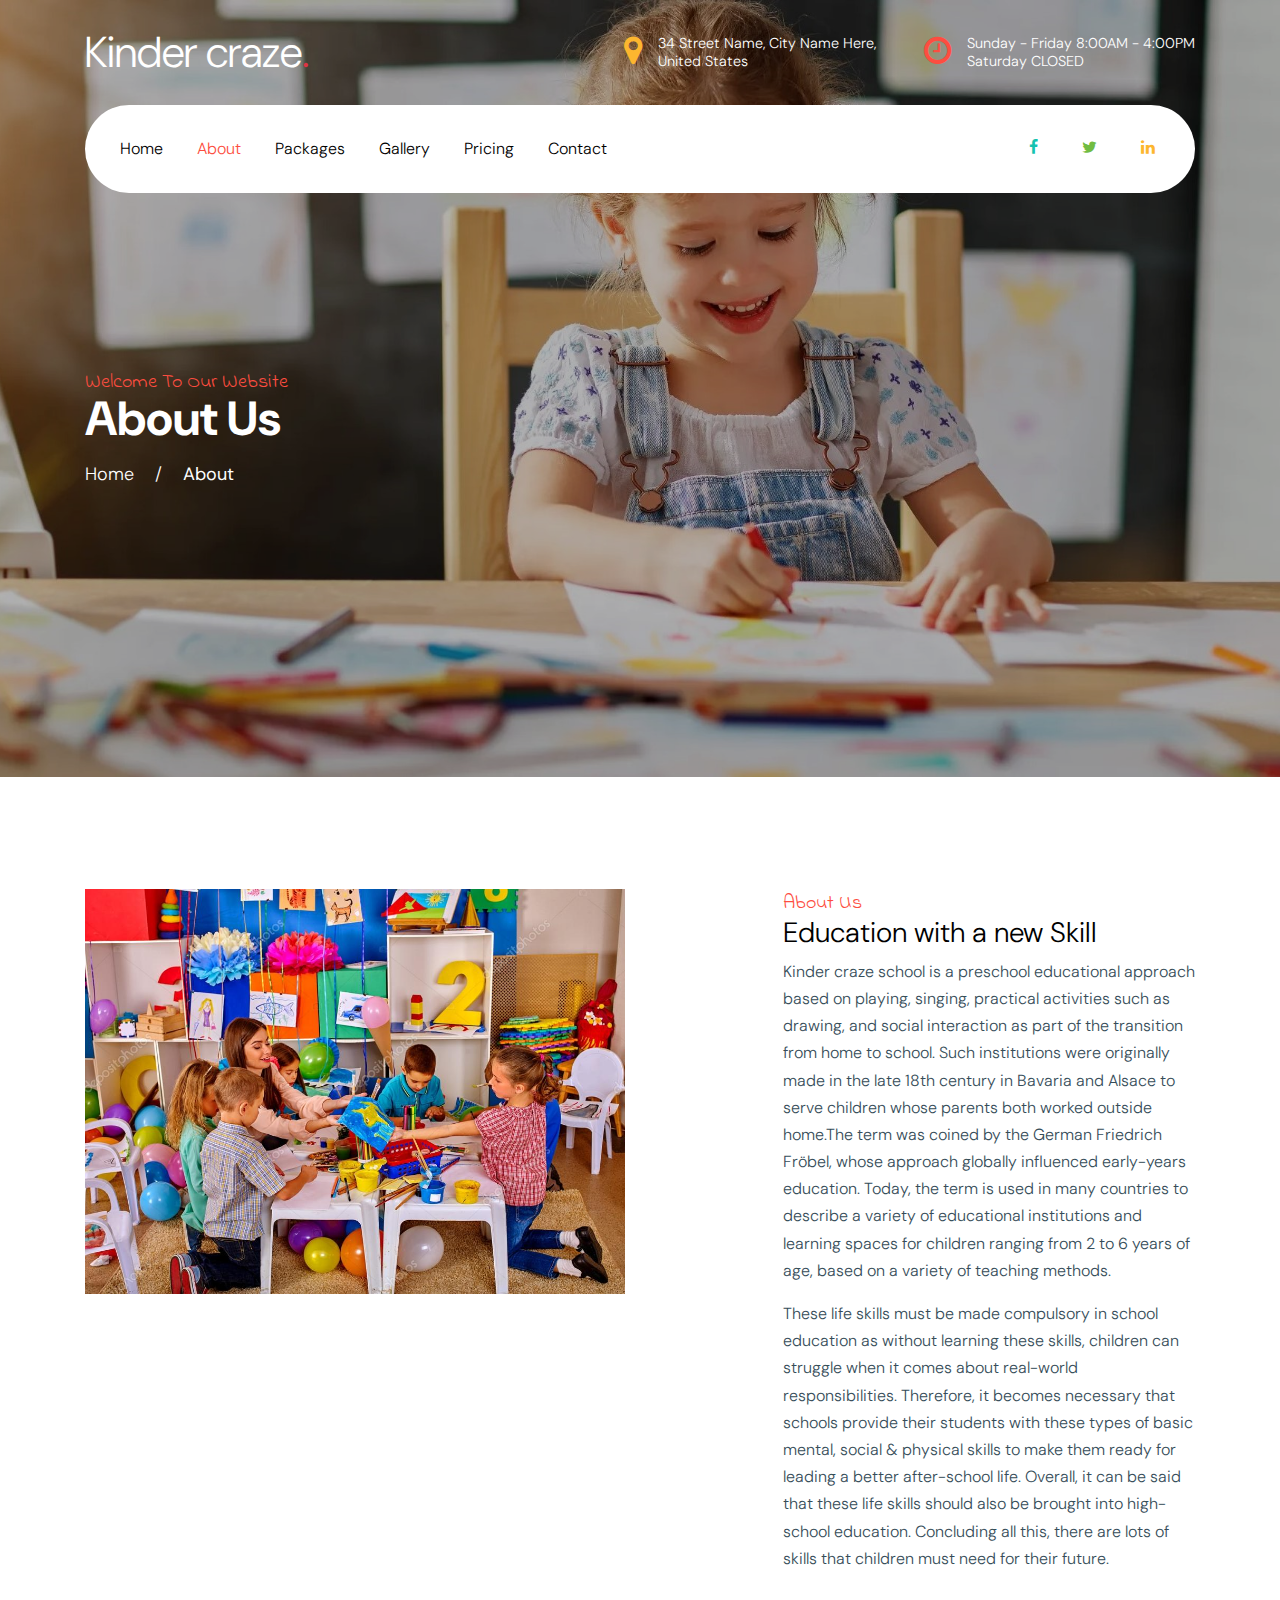
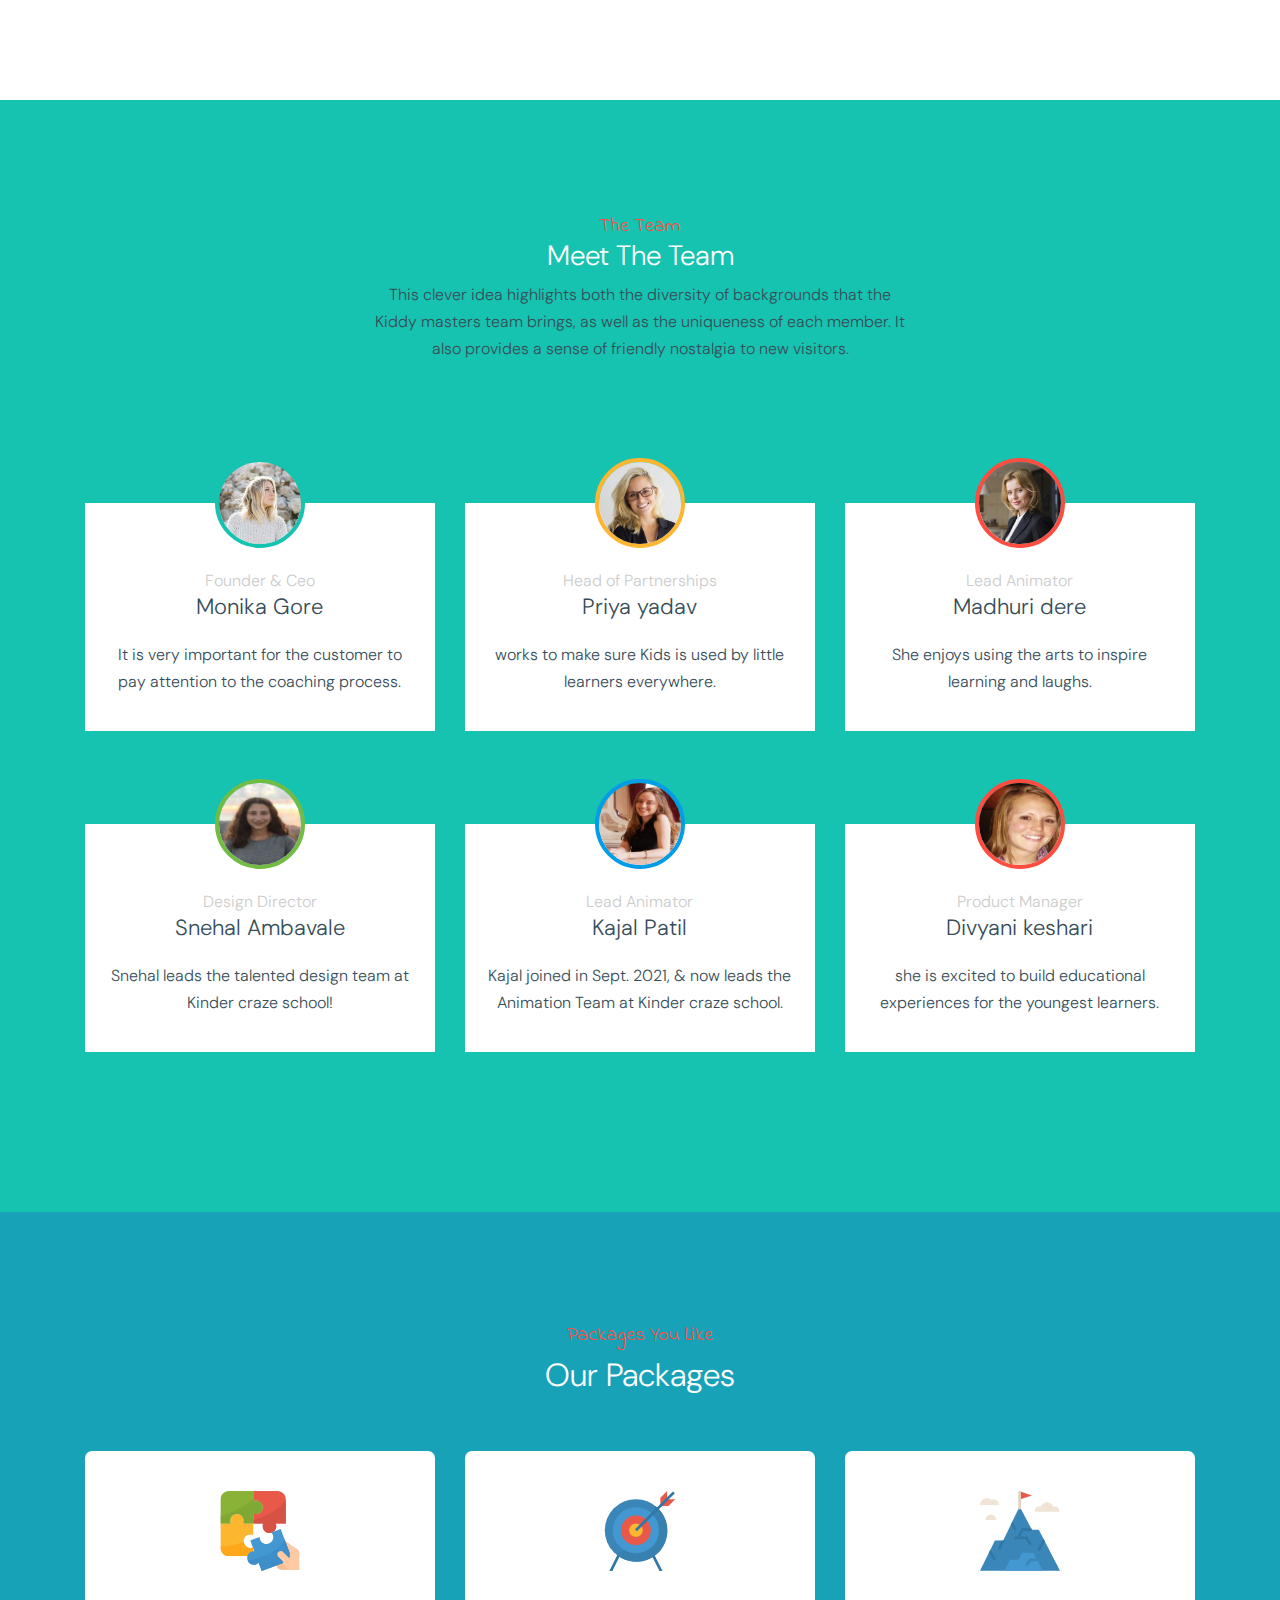
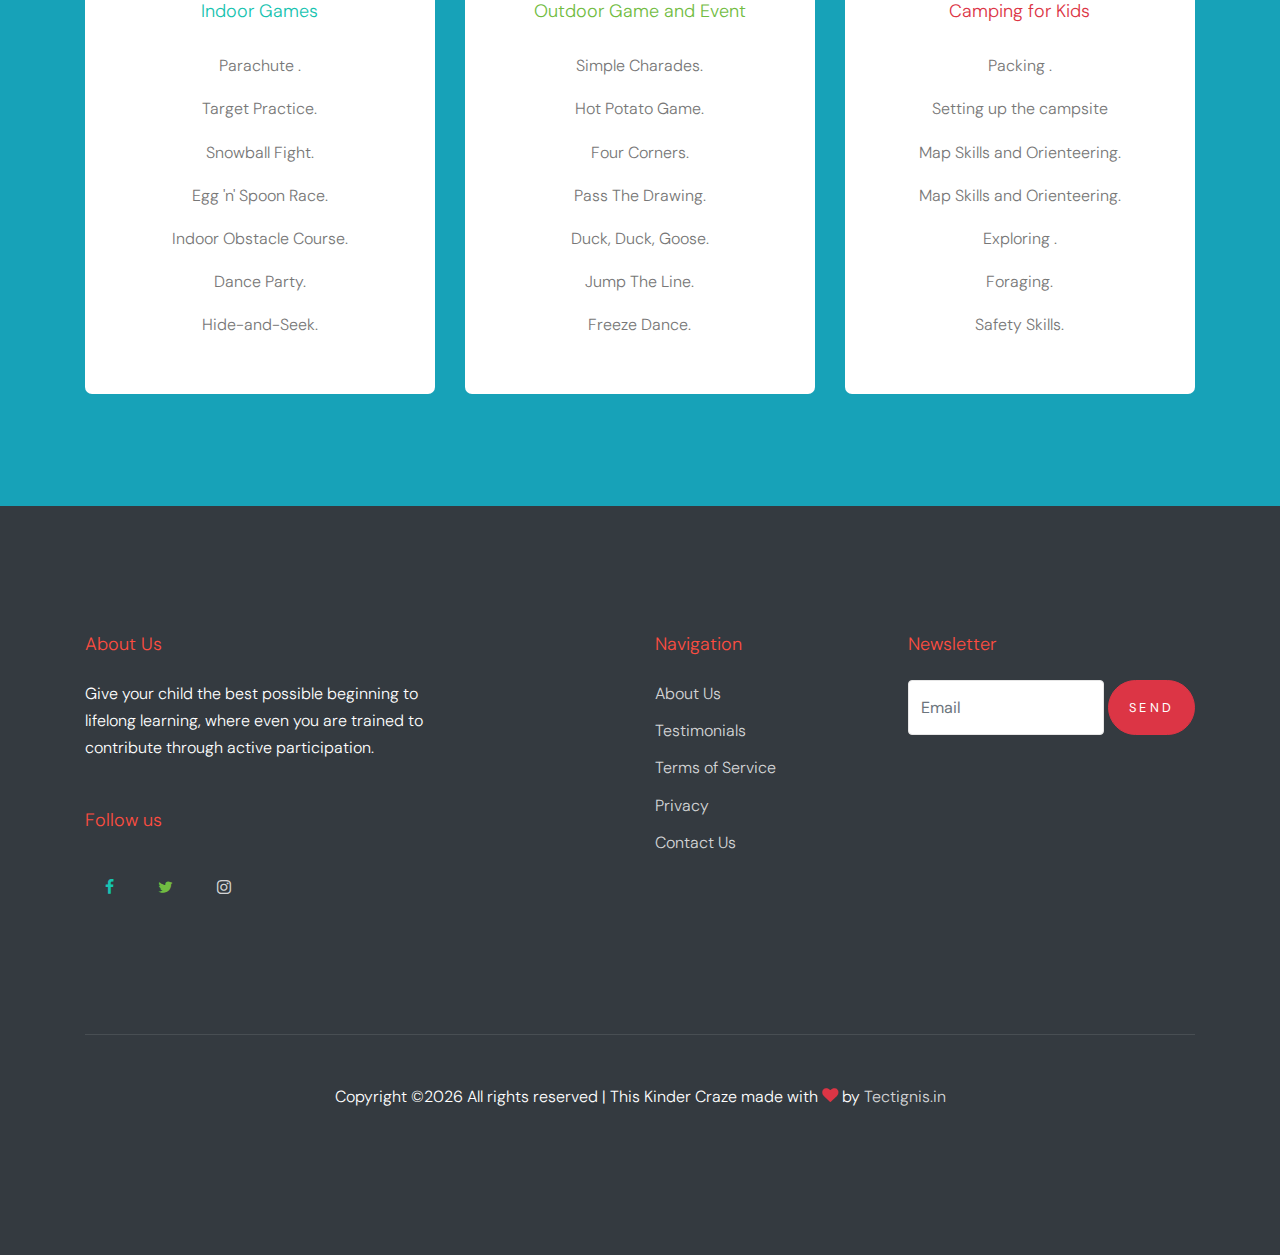
==== commit 97892d63: "gallery changes" ====
--- a/about.html
+++ b/about.html
@@ -119,8 +119,7 @@
             <span class="text-cursive h5 text-red">About Us</span>
             <h3 class="text-black">Education with a new Skill</h3>
             <p><span>Kinder craze school is a preschool educational approach based on playing, singing, practical activities such as drawing, and social interaction as part of the transition from home to school. Such institutions were originally made in the late 18th century in Bavaria and Alsace to serve children whose parents both worked outside home.</span><span>The term was coined by the German Friedrich Fröbel, whose approach globally influenced early-years education. Today, the term is used in many countries to describe a variety of educational institutions and learning spaces for children ranging from 2 to 6 years of age, based on a variety of teaching methods.</span></p>
-
-            <p class="mt-5"><a href="#" class="btn btn-warning py-4 btn-custom-1">More About Us</a></p>
+            <p>These life skills must be made compulsory in school education as without learning these skills, children can struggle when it comes about real-world responsibilities. Therefore, it becomes necessary that schools provide their students with these types of basic mental, social & physical skills to make them ready for leading a better after-school life. Overall, it can be said that these life skills should also be brought into high-school education. Concluding all this, there are lots of skills that children must need for their future.</p>
           </div>
         </div>
       </div>
@@ -293,7 +292,7 @@
                   <input type="submit" value="Send" class="btn btn-primary">
                 </form> -->
                 
-                  <h2 class="footer-heading mb-4">Follow us :</h2>
+                  <h2 class="footer-heading mb-4">Follow us </h2>
                   <ul class="list-unstyled">
                     <div class="top-social ml-auto">
                       <a href="https://facebook.com/"><span class="icon-facebook text-teal"></span></a>
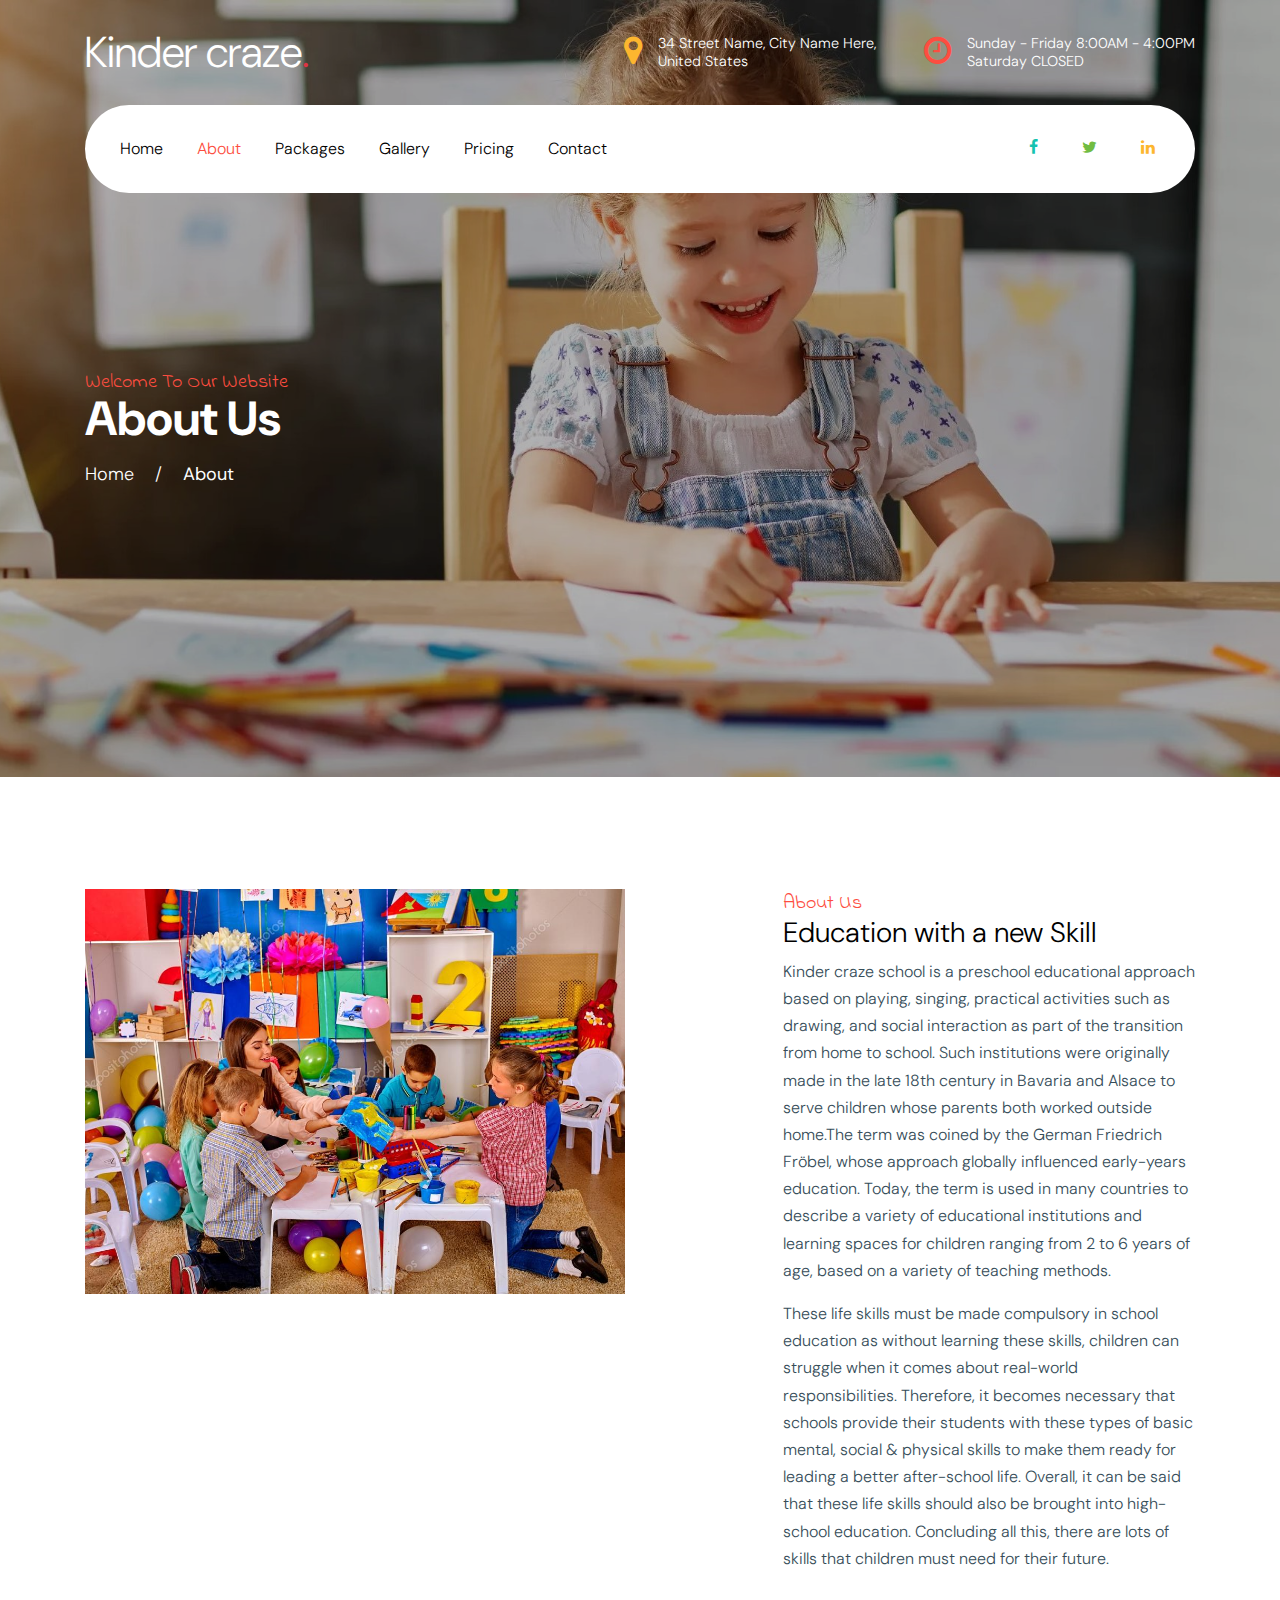
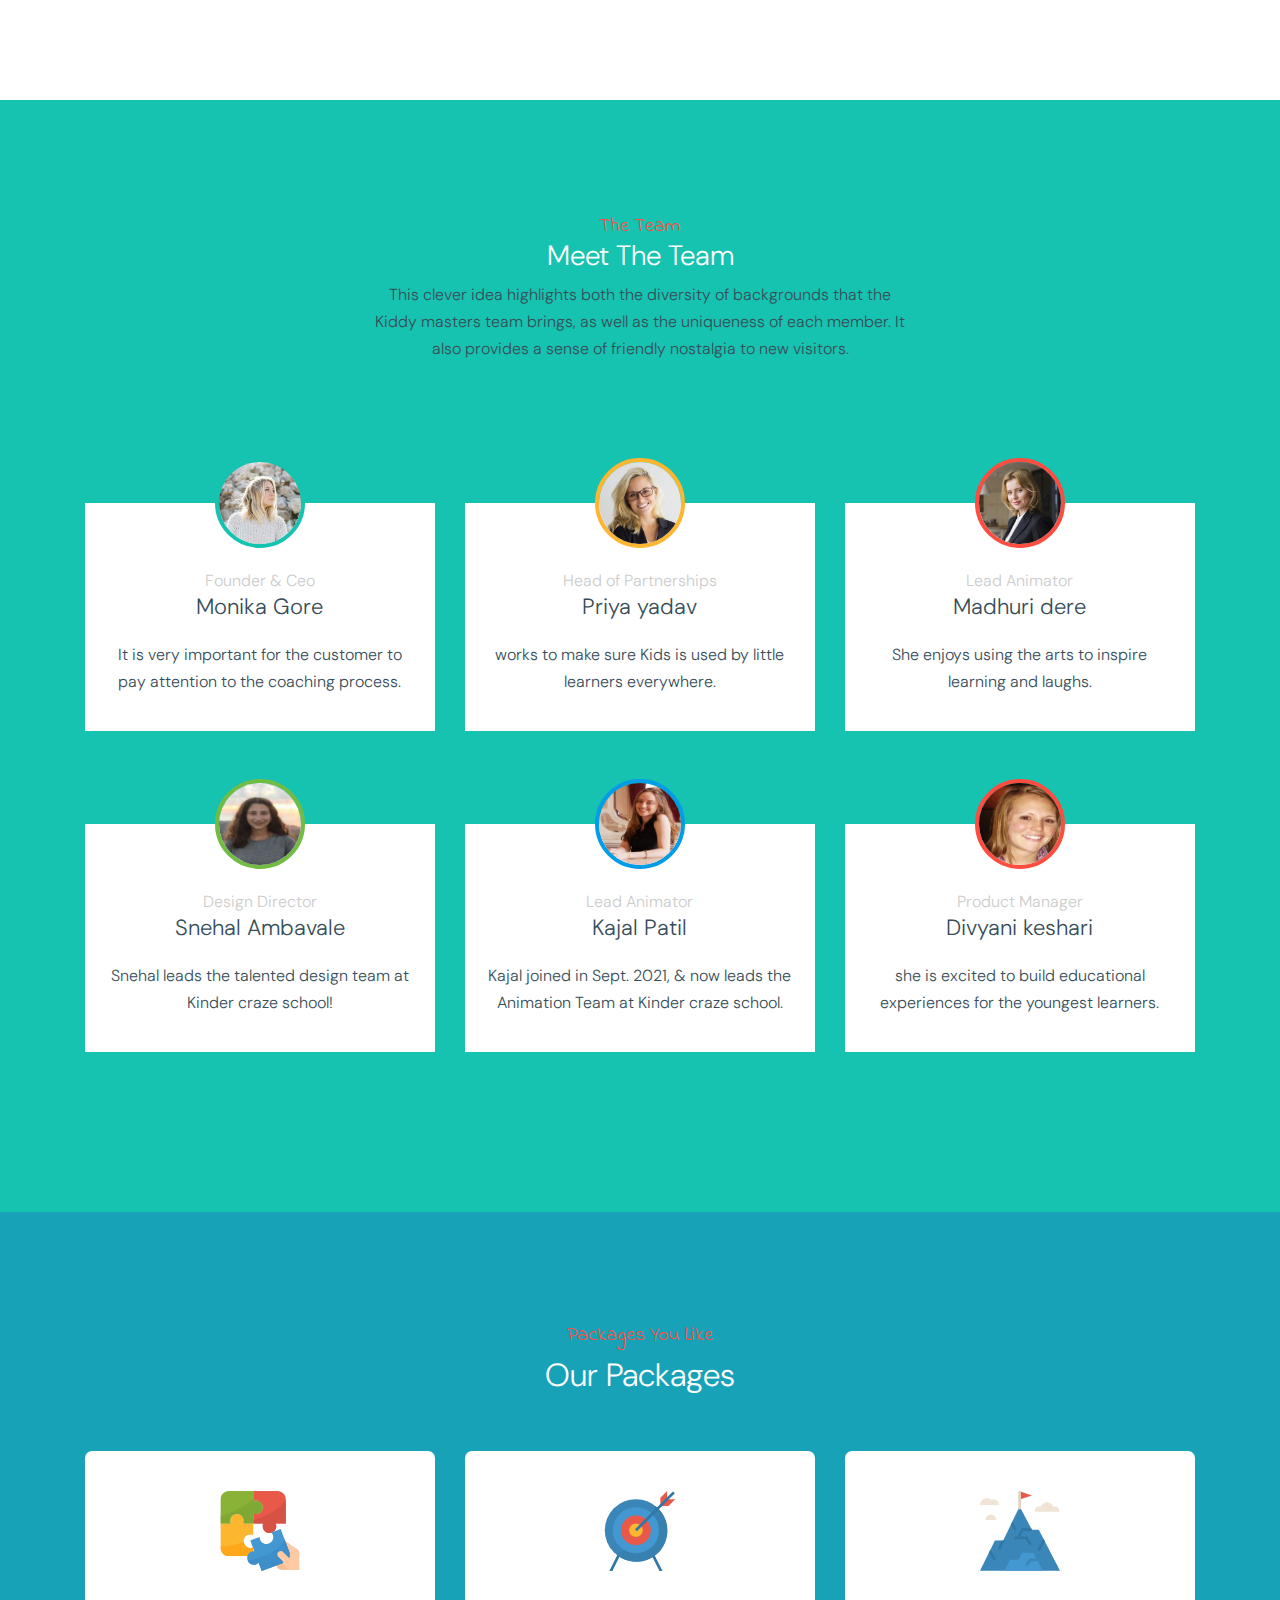
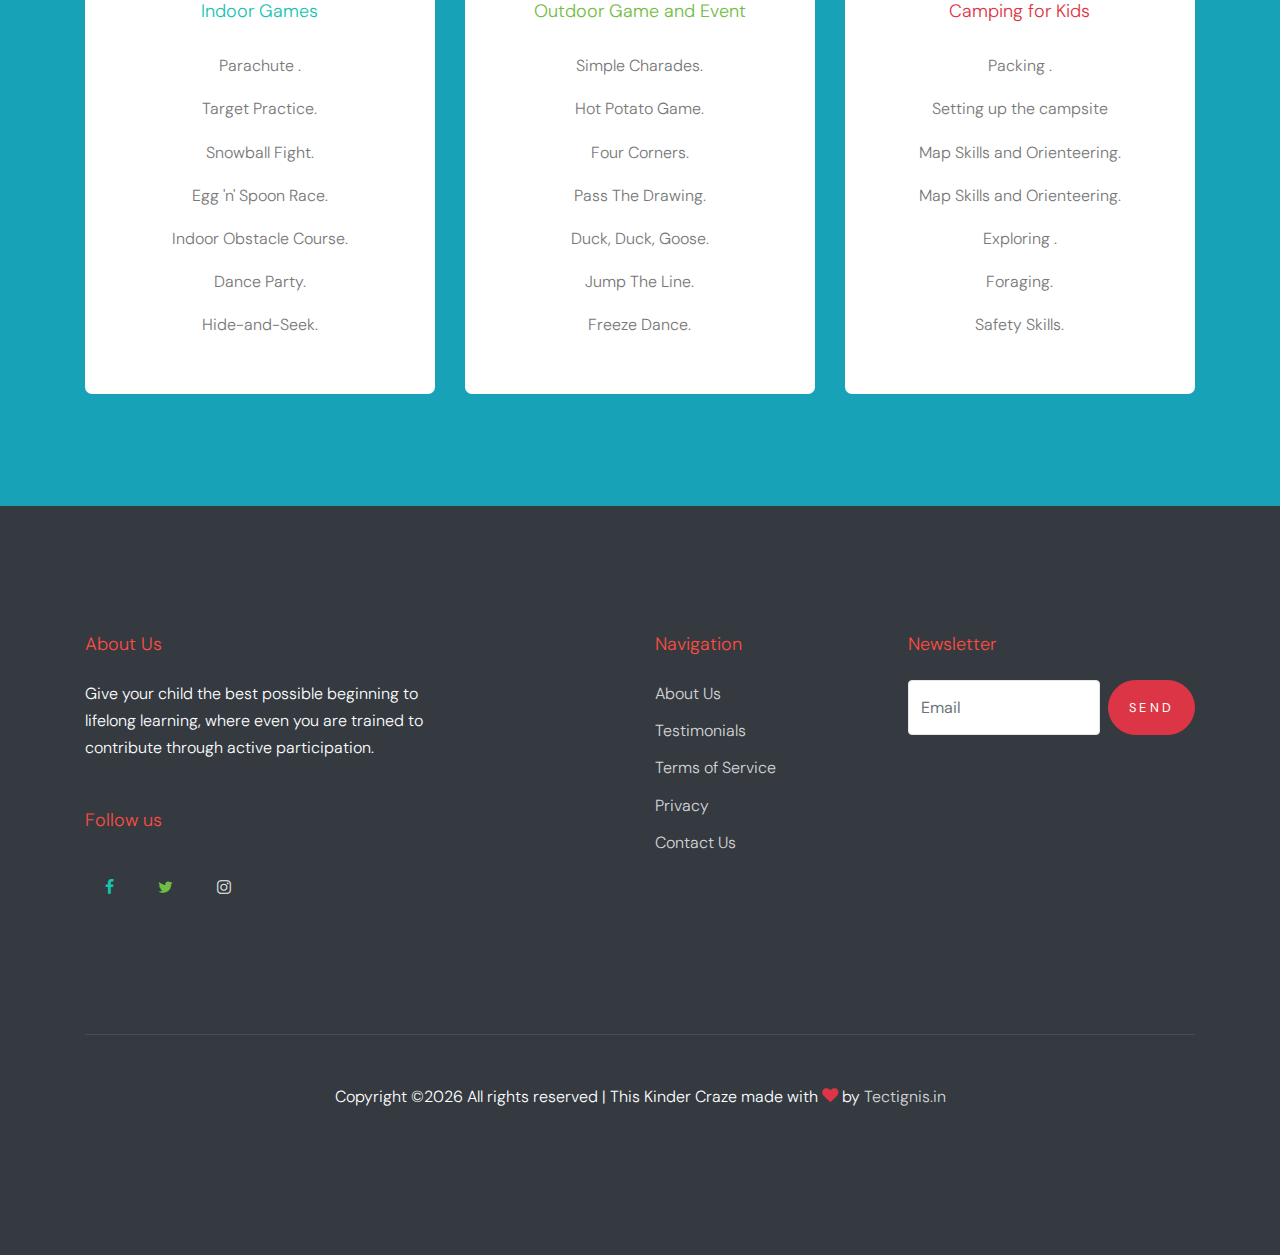
==== commit 699fab00: "footer email size" ====
--- a/about.html
+++ b/about.html
@@ -318,7 +318,7 @@
               <div class="col-lg-5">
                  <h2 class="footer-heading mb-4">Newsletter</h2>
                     <form action="#" class="d-flex" class="subscribe">
-                      <input type="text" class="form-control mr-1" placeholder="Email">
+                      <input type="text" class="form-control mr-2" placeholder="Email">
                       <input type="submit" value="Send" class="btn btn-primary">
                     </form>
               </div>
